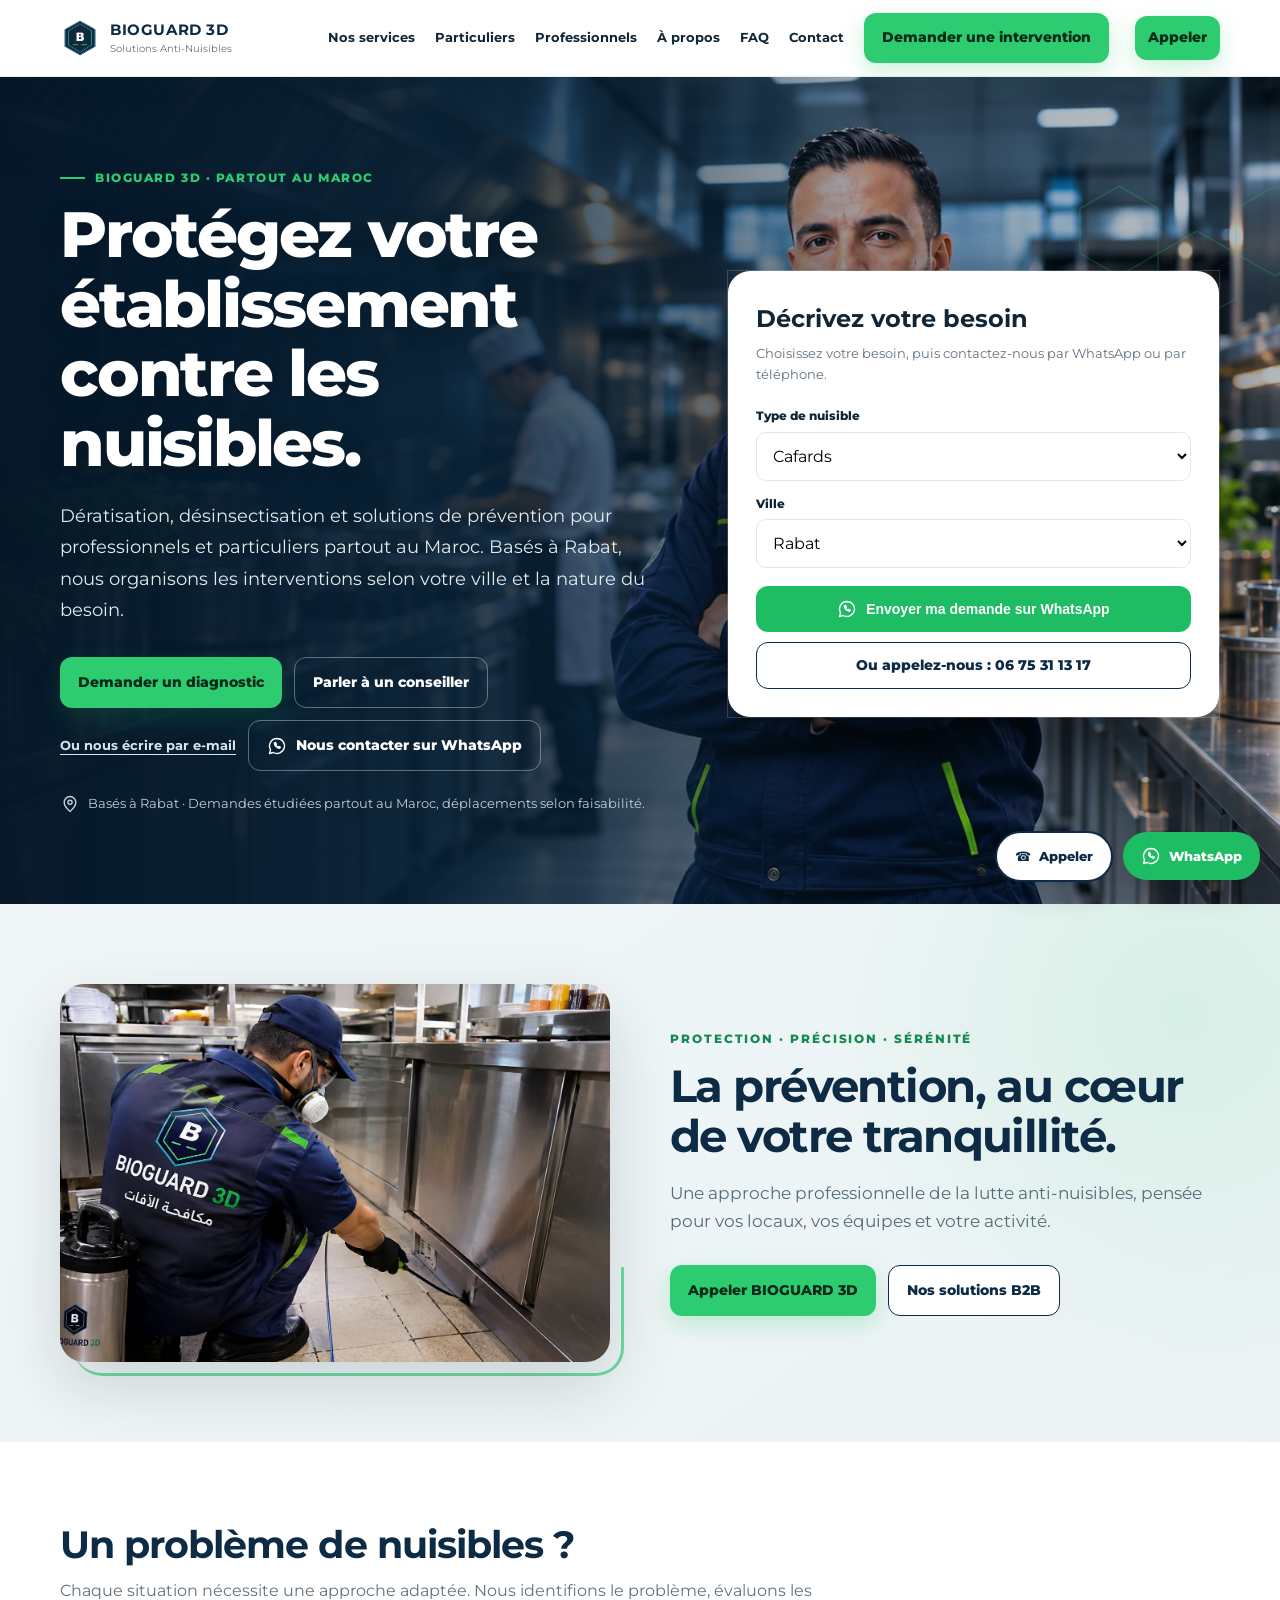
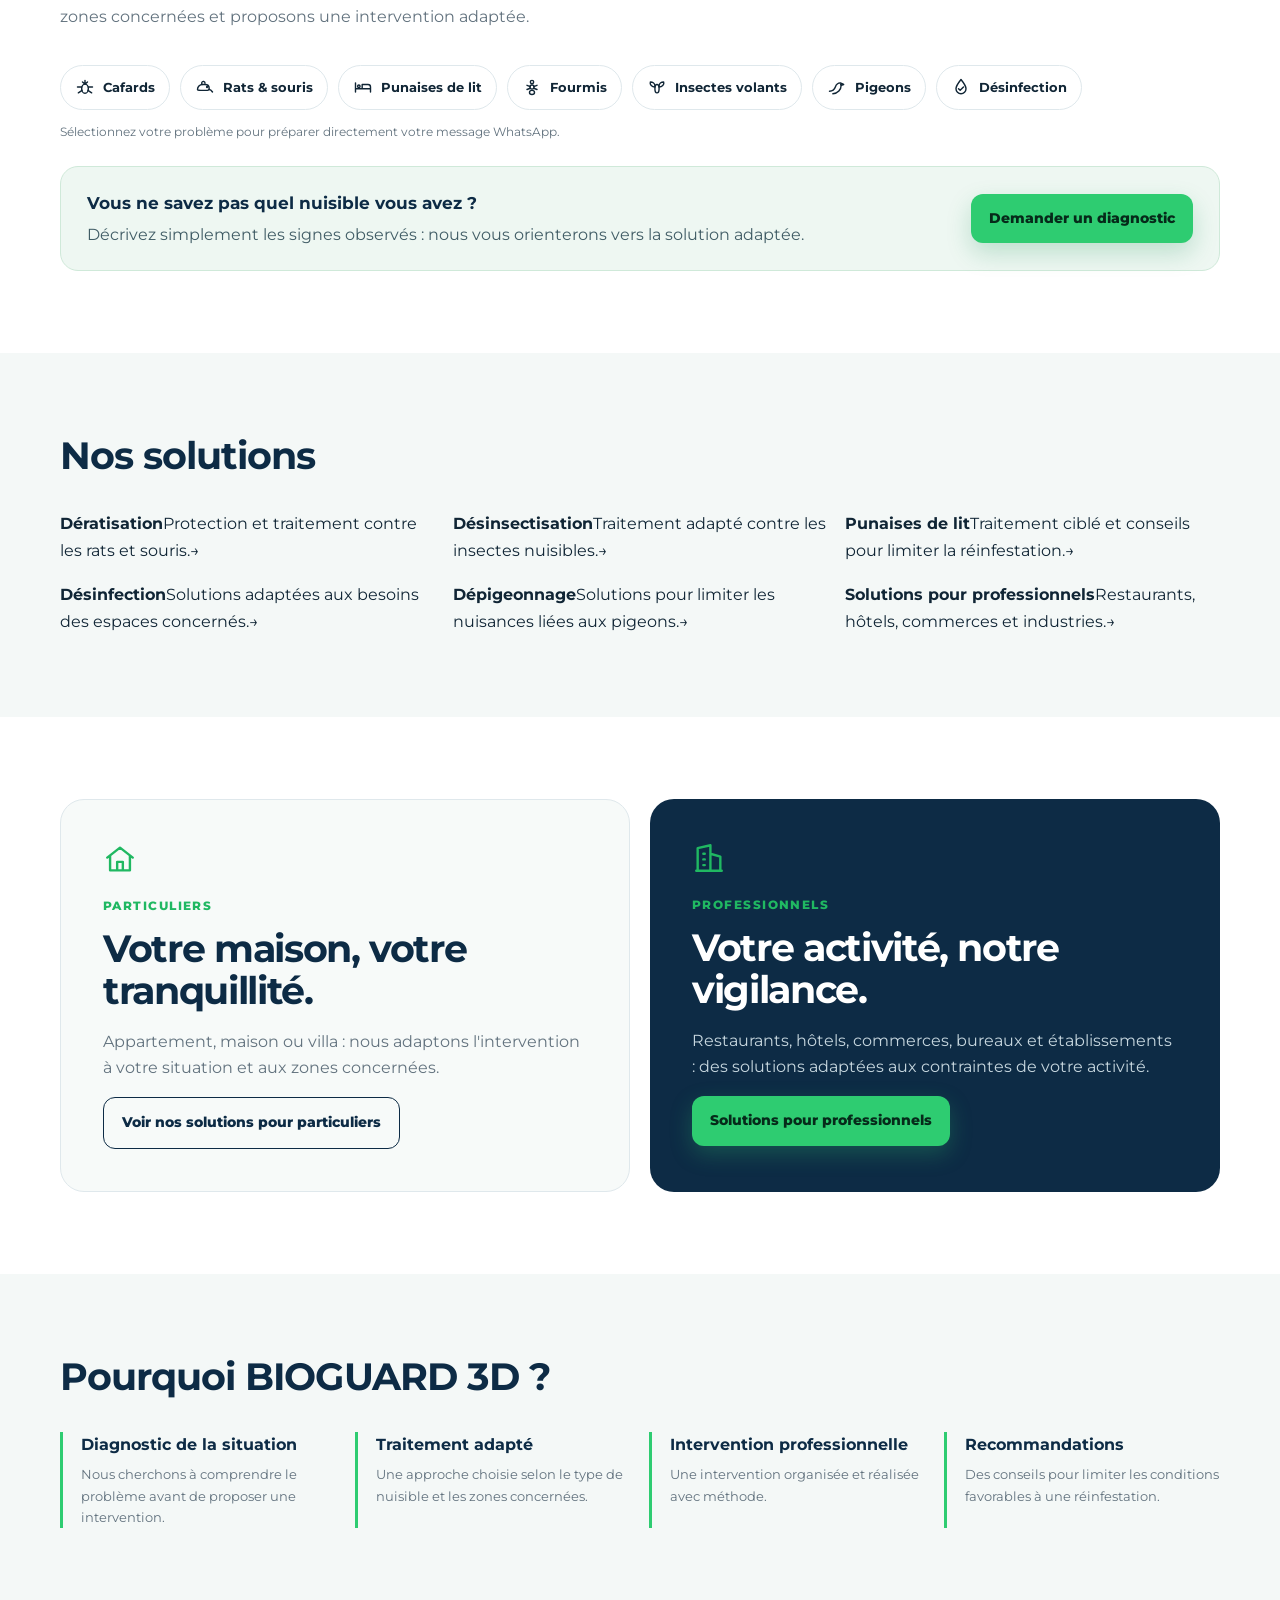
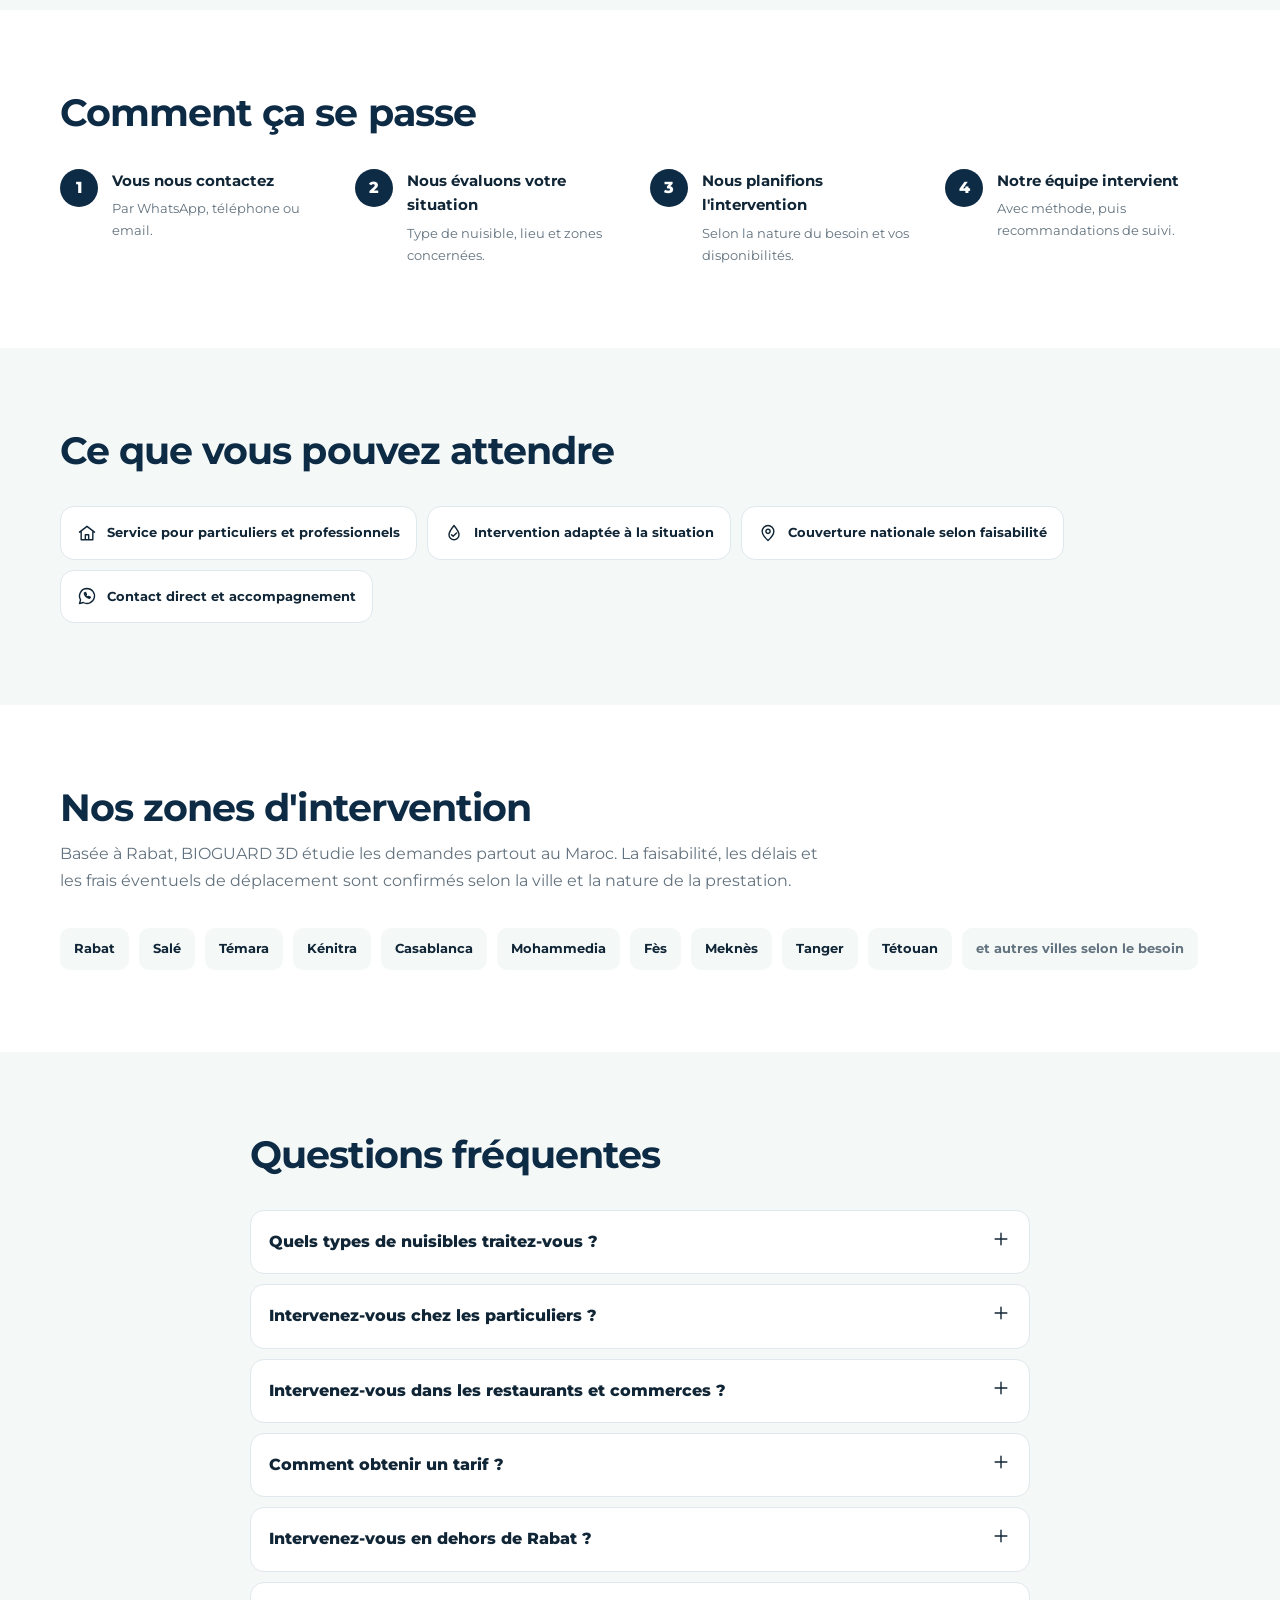
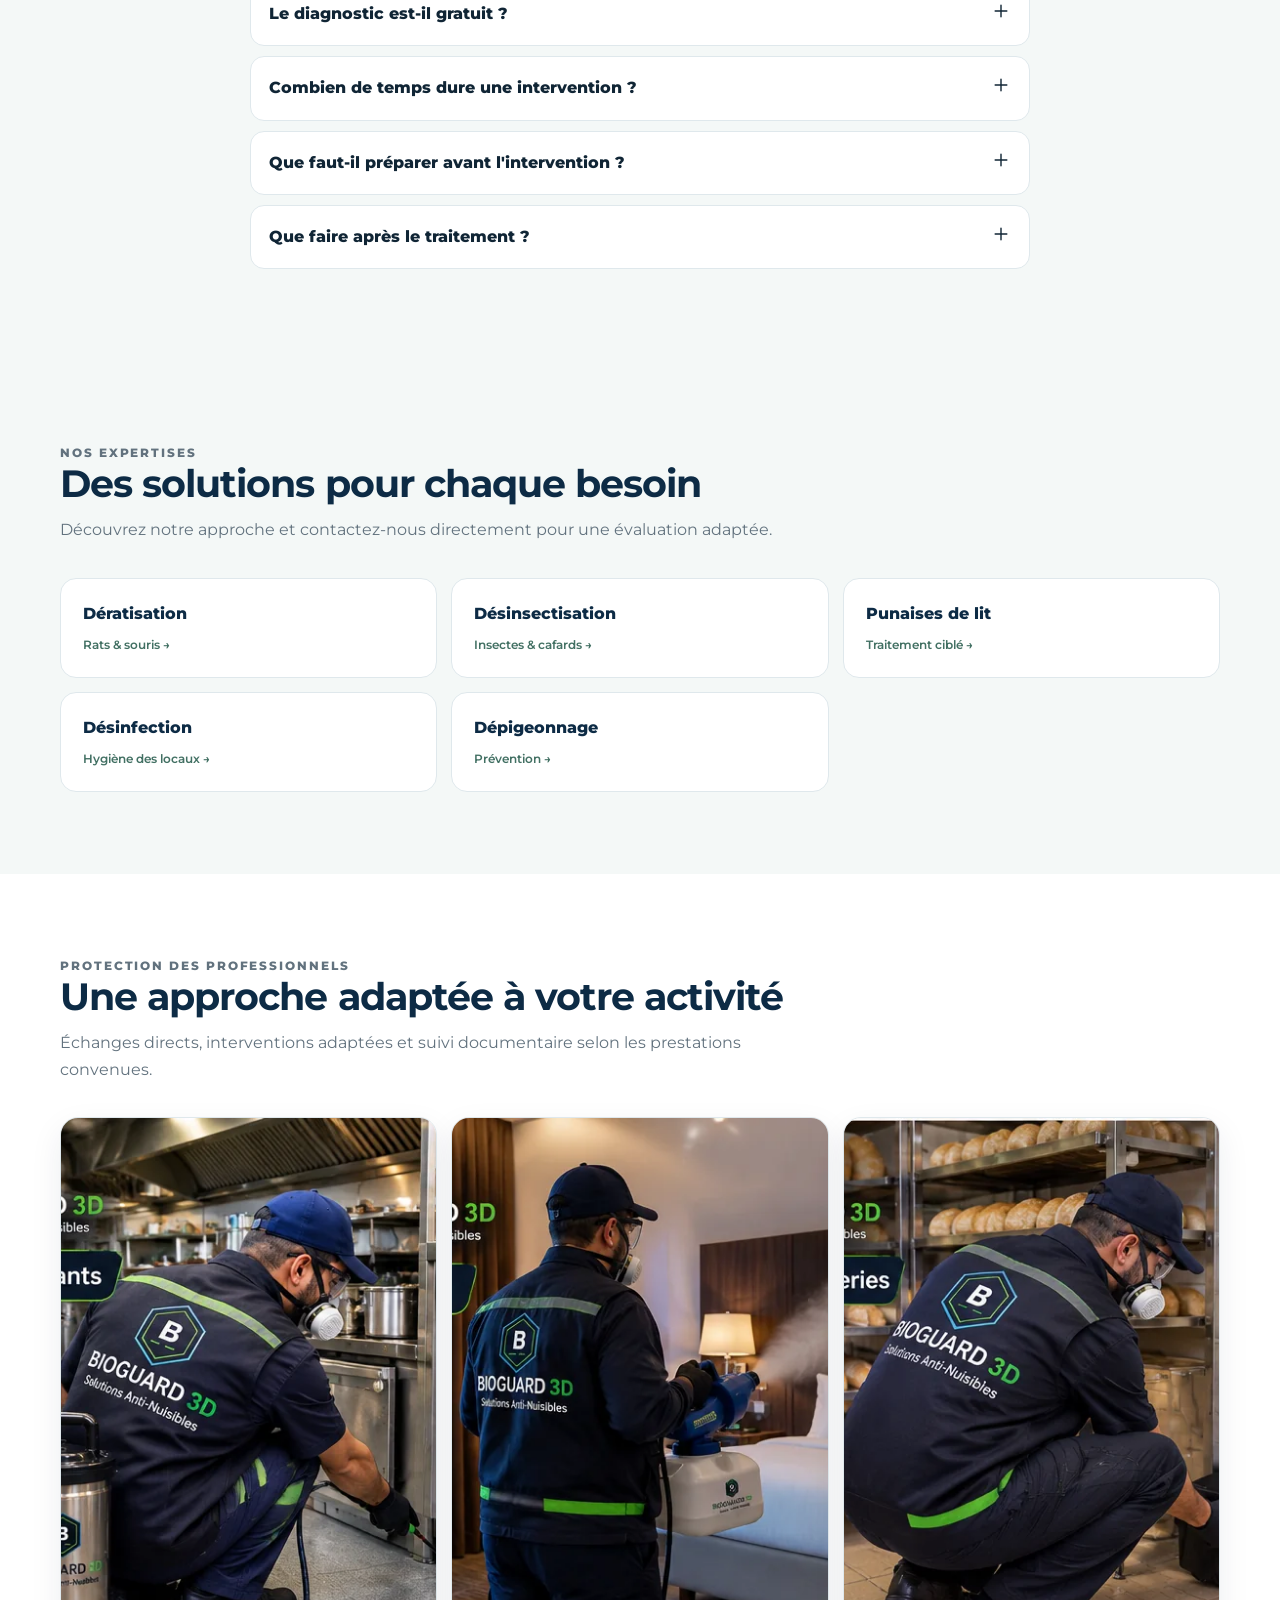
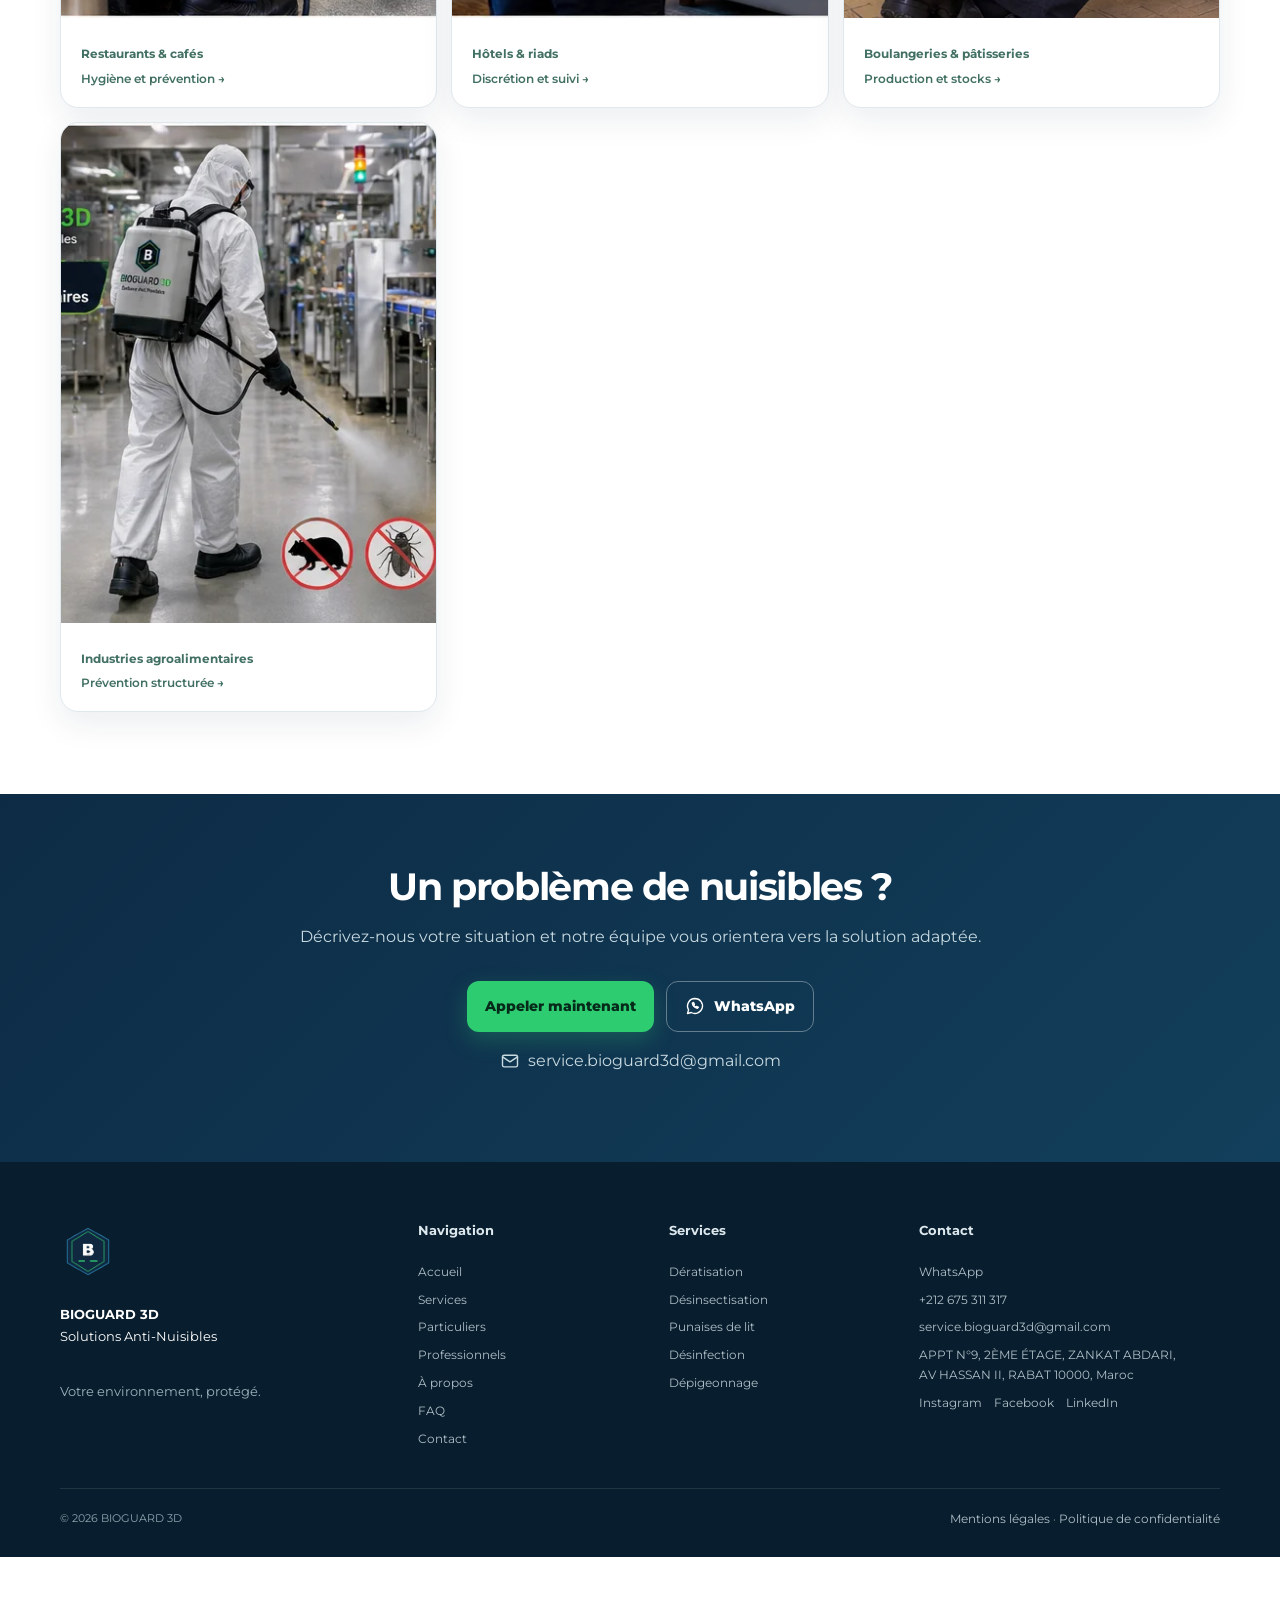
==== index.html @ f9315ff6 "Replace plain service tiles with accessible photo-led premium service cards" ====
<!DOCTYPE html>
<html lang="fr">
<head>
<meta charset="utf-8">
<meta name="viewport" content="width=device-width, initial-scale=1">
<title>BIOGUARD 3D | Dératisation & Désinsectisation au Maroc</title>
<meta name="description" content="BIOGUARD 3D accompagne particuliers et professionnels partout au Maroc, depuis Rabat : dératisation, désinsectisation, désinfection et dépigeonnage.">
<!-- Domaine officiel BIOGUARD 3D -->
<link rel="canonical" href="https://bioguard3d.com/">
<meta name="theme-color" content="#0D2B45"><link rel="icon" type="image/svg+xml" href="favicon-mark.svg?v=6">



<meta property="og:type" content="website">
<meta property="og:locale" content="fr_MA">
<meta property="og:site_name" content="BIOGUARD 3D">
<meta property="og:title" content="BIOGUARD 3D | Solutions Anti-Nuisibles au Maroc">
<meta property="og:description" content="Dératisation, désinsectisation, désinfection et dépigeonnage pour particuliers et professionnels à Rabat et au Maroc.">
<meta property="og:url" content="https://bioguard3d.com/">
<meta property="og:image" content="https://bioguard3d.com/og-bioguard.jpg">
<meta name="twitter:card" content="summary_large_image">
<meta name="color-scheme" content="light">
<meta name="twitter:title" content="BIOGUARD 3D | Solutions Anti-Nuisibles au Maroc">
<meta name="twitter:description" content="Dératisation, désinsectisation, désinfection et dépigeonnage pour particuliers et professionnels à Rabat et au Maroc.">
<meta name="twitter:image" content="https://bioguard3d.com/og-bioguard.jpg">
<link rel="preconnect" href="https://fonts.googleapis.com">
<link rel="preconnect" href="https://fonts.gstatic.com" crossorigin>
<link rel="stylesheet" href="https://fonts.googleapis.com/css2?family=Montserrat:wght@400;500;600;700;800&display=swap">
<link rel="stylesheet" href="style.css">
<script type="application/ld+json">
{"@context":"https://schema.org","@type":"LocalBusiness","name":"BIOGUARD 3D","description":"Solutions Anti-Nuisibles","telephone":"+212675311317","email":"service.bioguard3d@gmail.com","address":{"@type":"PostalAddress","streetAddress":"APPT N°9, 2ÈME ÉTAGE, ZANKAT ABDARI, AV HASSAN II","addressLocality":"Rabat","postalCode":"10000","addressCountry":"MA"},"sameAs":["https://www.facebook.com/bioguard3d/","https://www.instagram.com/bioguard3d/","https://www.linkedin.com/in/bioguard-3d-2ab61741a"]}
</script>
</head>
<body>
<a class="skip" href="#main">Aller au contenu</a>

<!-- Icon sprite -->
<svg width="0" height="0" style="position:absolute" aria-hidden="true">
  <defs>
    <symbol id="i-rat" viewBox="0 0 24 24"><path d="M3 15c0-3 2.5-6 6-6h3c3 0 5 2 5 4.5 0 1.5-1 2.500-2 2.500H7c-2 0-4 0-4-1Z"/><circle cx="14.500" cy="12" r=".6"/><path d="M17 15c2 0 3 1.500 4 3"/><path d="M9 9a2 2 0 1 1 3-1.500"/></symbol>
    <symbol id="i-bug" viewBox="0 0 24 24"><ellipse cx="12" cy="14" rx="4" ry="5.500"/><path d="M12 8.500V4M9 6l3 2.500L15 6M8 12H3M16 12h5M8.500 16 4 19M15.500 16 20 19"/></symbol>
    <symbol id="i-bed" viewBox="0 0 24 24"><path d="M3 18V7M3 14h18v4M21 14v-2a3 3 0 0 0-3-3h-7v5"/><circle cx="7" cy="11" r="1.500"/></symbol>
    <symbol id="i-ant" viewBox="0 0 24 24"><circle cx="12" cy="6" r="2"/><circle cx="12" cy="12" r="2.500"/><ellipse cx="12" cy="18.500" rx="3" ry="2.500"/><path d="M6 10l4 1.500M18 10l-4 1.500M6 15l4-1.500M18 15l-4-1.500"/></symbol>
    <symbol id="i-fly" viewBox="0 0 24 24"><ellipse cx="12" cy="14" rx="2.500" ry="5"/><path d="M9.500 12C6 12 3 9 4 6c3 0 5.500 2 5.500 4.500M14.500 12c3.500 0 6.500-3 5.500-6-3 0-5.500 2-5.500 4.500"/></symbol>
    <symbol id="i-bird" viewBox="0 0 24 24"><path d="M3 17c4 0 6-2 7-5 1-3 3-5 6-5l4 2-3 1c0 5-4 10-10 10"/><circle cx="17" cy="9" r=".6"/></symbol>
    <symbol id="i-drop" viewBox="0 0 24 24"><path d="M12 3c4 5 6 7.500 6 11a6 6 0 0 1-12 0c0-3.500 2-6 6-11Z"/><path d="m9 14 2 2 4-4"/></symbol>
    <symbol id="i-building" viewBox="0 0 24 24"><path d="M4 21V5l9-2v18M13 9l7 2v10M3 21h18M8 9h1M8 13h1M8 17h1"/></symbol>
    <symbol id="i-home" viewBox="0 0 24 24"><path d="m3 11 9-7 9 7M5 10v10h14V10M10 20v-6h4v6"/></symbol>
    <symbol id="i-pin" viewBox="0 0 24 24"><path d="M12 21s7-6 7-11a7 7 0 0 0-14 0c0 5 7 11 7 11Z"/><circle cx="12" cy="10" r="2.500"/></symbol>
    <symbol id="i-wa" viewBox="0 0 24 24"><path d="M12 3a9 9 0 0 0-7.700 13.600L3 21l4.500-1.200A9 9 0 1 0 12 3Z"/><path d="M8.800 8.500c.3 2.800 2.600 5.200 6 6.300l1.200-1.300-2.300-1-.9.800c-1-.4-1.900-1.300-2.300-2.300l.8-.9-1-2.300-1.500.7Z"/></symbol>
    <symbol id="i-mail" viewBox="0 0 24 24"><rect x="3" y="5" width="18" height="14" rx="2"/><path d="m3 7 9 6 9-6"/></symbol>
    <symbol id="i-plus" viewBox="0 0 24 24"><path d="M12 5v14M5 12h14"/></symbol>
  </defs>
</svg>

<header class="site-header" id="top">
  <div class="container bar">
    <a class="brand" href="#top" aria-label="BIOGUARD 3D — Accueil">
      <img src="Noir%20Minimaliste%20Institut%20de%20Beaut%C3%A9%20Logo.svg" alt="Logo BIOGUARD 3D" width="40" height="45">
      <span><strong>BIOGUARD 3D</strong><small>Solutions Anti-Nuisibles</small></span>
    </a>
    <nav id="nav" class="nav" aria-label="Navigation principale">
      <a href="#services">Nos services</a>
      <a href="#particuliers">Particuliers</a>
      <a href="#professionnels">Professionnels</a>
      <a href="#a-propos">À propos</a>
      <a href="#faq">FAQ</a>
      <a href="#contact">Contact</a>
      <a class="btn btn-primary nav-cta" href="#demande">Demander une intervention</a>
    </nav>
    <a class="btn btn-primary btn-sm head-call" href="tel:+212675311317" aria-label="Appeler BIOGUARD 3D">Appeler</a>
    <a class="btn btn-wa btn-sm head-wa" href="#" data-wa aria-label="Contacter BIOGUARD 3D sur WhatsApp"><svg class="ico"><use href="#i-wa"/></svg>WhatsApp</a>
    <button class="menu-btn" type="button" aria-label="Ouvrir le menu" aria-expanded="false" aria-controls="nav"><span class="sr">Menu</span><i></i><i></i><i></i></button>
  </div>
</header>

<main id="main">

<!-- HERO -->
<section class="hero">
  <div class="container hero-grid">
    <div class="hero-copy">
      <p class="eyebrow">BIOGUARD 3D · Partout au Maroc</p>
      <h1>Protégez votre établissement contre les nuisibles.</h1>
      <p class="lead">Dératisation, désinsectisation et solutions de prévention pour professionnels et particuliers partout au Maroc. Basés à Rabat, nous organisons les interventions selon votre ville et la nature du besoin.</p>
      <div class="actions">
        <a class="btn btn-primary" href="#demande">Demander un diagnostic</a>
        <a class="btn btn-ghost-light" href="tel:+212675311317">Parler à un conseiller</a>
        <a class="hero-email" href="mailto:service.bioguard3d@gmail.com?subject=Demande%20de%20devis%20BIOGUARD%203D">Ou nous écrire par e-mail</a>
        <a class="btn btn-ghost-light" href="#" data-wa><svg class="ico"><use href="#i-wa"/></svg>Nous contacter sur WhatsApp</a>
      </div>
      <p class="hero-note"><svg class="ico"><use href="#i-pin"/></svg>Basés à Rabat · Demandes étudiées partout au Maroc, déplacements selon faisabilité.</p>
    </div>

    <!-- Conversion panel: direct request to WhatsApp -->
    <div class="hero-panel" id="demande">
      <svg class="hex-bg" viewBox="0 0 200 200" aria-hidden="true" focusable="false"><g fill="none" stroke="currentColor" stroke-width="1"><path d="M60 10l26 15v30L60 70 34 55V25zM112 40l26 15v30l-26 15-26-15V55zM60 100l26 15v30l-26 15-26-15v-30zM164 10l26 15v30l-26 15-26-15V25z"/></g></svg>
      <form class="quick" id="quick">
        <h2>Décrivez votre besoin</h2>
        <p>Choisissez votre besoin, puis contactez-nous par WhatsApp ou par téléphone.</p>
        <label for="q-pest">Type de nuisible</label>
        <select id="q-pest" name="pest">
          <option>Cafards</option><option>Rats et souris</option><option>Punaises de lit</option><option>Fourmis</option><option>Insectes volants</option><option>Pigeons</option><option>Désinfection</option><option>Autre / je ne sais pas</option>
        </select>
        <label for="q-city">Ville</label>
        <select id="q-city" name="city">
          <option>Rabat</option><option>Salé</option><option>Témara</option><option>Kénitra</option><option>Casablanca</option><option>Mohammedia</option><option>Fès</option><option>Meknès</option><option>Tanger</option><option>Tétouan</option><option>Autre ville au Maroc</option>
        </select>
        <button class="btn btn-wa btn-block" type="submit"><svg class="ico"><use href="#i-wa"/></svg>Envoyer ma demande sur WhatsApp</button>
        <a class="btn btn-outline btn-block quick-call" href="tel:+212675311317">Ou appelez-nous : 06 75 31 13 17</a>
      </form>
    </div>
  </div>
</section>

<section class="v2-showcase" aria-label="Notre engagement"><div class="container v2-showcase-grid"><div class="v2-showcase-image"><img src="images/intervention-cuisine.webp" width="640" height="500" alt="Intervention anti-nuisibles en cuisine professionnelle — visuel illustratif" loading="lazy" decoding="async"></div><div><p class="eyebrow">Protection · Précision · Sérénité</p><h2>La prévention, au cœur de votre tranquillité.</h2><p>Une approche professionnelle de la lutte anti-nuisibles, pensée pour vos locaux, vos équipes et votre activité.</p><div class="actions"><a class="btn btn-primary" href="tel:+212675311317">Appeler BIOGUARD 3D</a><a class="btn btn-outline" href="#professionnels">Nos solutions B2B</a></div></div></div></section>
<!-- PROBLEMS -->
<section class="section" id="problemes">
  <div class="container">
    <div class="head">
      <h2>Un problème de nuisibles ?</h2>
      <p>Chaque situation nécessite une approche adaptée. Nous identifions le problème, évaluons les zones concernées et proposons une intervention adaptée.</p>
    </div>
    <ul class="chips" role="list">
      <li><a href="#" data-wa data-pest="Cafards"><svg class="ico"><use href="#i-bug"/></svg>Cafards</a></li>
      <li><a href="#" data-wa data-pest="Rats et souris"><svg class="ico"><use href="#i-rat"/></svg>Rats &amp; souris</a></li>
      <li><a href="#" data-wa data-pest="Punaises de lit"><svg class="ico"><use href="#i-bed"/></svg>Punaises de lit</a></li>
      <li><a href="#" data-wa data-pest="Fourmis"><svg class="ico"><use href="#i-ant"/></svg>Fourmis</a></li>
      <li><a href="#" data-wa data-pest="Insectes volants"><svg class="ico"><use href="#i-fly"/></svg>Insectes volants</a></li>
      <li><a href="#" data-wa data-pest="Pigeons"><svg class="ico"><use href="#i-bird"/></svg>Pigeons</a></li>
      <li><a href="#" data-wa data-pest="Désinfection"><svg class="ico"><use href="#i-drop"/></svg>Désinfection</a></li>
    </ul>
    <p class="small muted">Sélectionnez votre problème pour préparer directement votre message WhatsApp.</p>
    <div class="problem-cta"><div><strong>Vous ne savez pas quel nuisible vous avez ?</strong><p>Décrivez simplement les signes observés : nous vous orienterons vers la solution adaptée.</p></div><a class="btn btn-primary" href="#demande">Demander un diagnostic</a></div>
  </div>
</section>

<!-- SERVICES -->
<section class="section alt" id="services">
  <div class="container">
    <div class="head"><h2>Nos solutions</h2></div>
    <div class="grid services services-photo">
      <a class="service-photo-card service-deratisation" href="deratisation.html" aria-label="Dératisation : découvrir nos solutions"><span class="service-photo-content"><strong>Dératisation</strong><span>Protection et traitement contre les rats et souris.</span></span><span class="service-photo-arrow" aria-hidden="true">→</span></a>
      <a class="service-photo-card service-desinsectisation" href="desinsectisation.html" aria-label="Désinsectisation : découvrir nos solutions"><span class="service-photo-content"><strong>Désinsectisation</strong><span>Traitement adapté contre les insectes nuisibles.</span></span><span class="service-photo-arrow" aria-hidden="true">→</span></a>
      <a class="service-photo-card service-punaises-de-lit" href="punaises-de-lit.html" aria-label="Punaises de lit : découvrir nos solutions"><span class="service-photo-content"><strong>Punaises de lit</strong><span>Traitement ciblé et conseils pour limiter la réinfestation.</span></span><span class="service-photo-arrow" aria-hidden="true">→</span></a>
      <a class="service-photo-card service-desinfection" href="desinfection.html" aria-label="Désinfection : découvrir nos solutions"><span class="service-photo-content"><strong>Désinfection</strong><span>Solutions adaptées aux besoins des espaces concernés.</span></span><span class="service-photo-arrow" aria-hidden="true">→</span></a>
      <a class="service-photo-card service-depigeonnage" href="depigeonnage.html" aria-label="Dépigeonnage : découvrir nos solutions"><span class="service-photo-content"><strong>Dépigeonnage</strong><span>Solutions pour limiter les nuisances liées aux pigeons.</span></span><span class="service-photo-arrow" aria-hidden="true">→</span></a>
      <a class="service-photo-card service-professionnels" href="#professionnels" aria-label="Solutions pour professionnels : découvrir nos solutions"><span class="service-photo-content"><strong>Solutions pour professionnels</strong><span>Restaurants, hôtels, commerces et industries.</span></span><span class="service-photo-arrow" aria-hidden="true">→</span></a>
    </div>
  </div>
</section>

<!-- AUDIENCES -->
<section class="section" aria-label="Particuliers et professionnels">
  <div class="container split">
    <article class="aud aud-light" id="particuliers">
      <svg class="ico big"><use href="#i-home"/></svg>
      <p class="tag">Particuliers</p>
      <h2>Votre maison, votre tranquillité.</h2>
      <p>Appartement, maison ou villa : nous adaptons l'intervention à votre situation et aux zones concernées.</p>
      <a class="btn btn-outline" href="#services">Voir nos solutions pour particuliers</a>
    </article>
    <article class="aud aud-dark" id="professionnels">
      <svg class="ico big"><use href="#i-building"/></svg>
      <p class="tag">Professionnels</p>
      <h2>Votre activité, notre vigilance.</h2>
      <p>Restaurants, hôtels, commerces, bureaux et établissements : des solutions adaptées aux contraintes de votre activité.</p>
      <a class="btn btn-primary" href="#" data-wa data-pest="Solutions professionnelles">Solutions pour professionnels</a>
    </article>
  </div>
</section>

<!-- WHY -->
<section class="section alt" id="a-propos">
  <div class="container">
    <div class="head"><h2>Pourquoi BIOGUARD 3D ?</h2></div>
    <div class="grid pillars">
      <article><h3>Diagnostic de la situation</h3><p>Nous cherchons à comprendre le problème avant de proposer une intervention.</p></article>
      <article><h3>Traitement adapté</h3><p>Une approche choisie selon le type de nuisible et les zones concernées.</p></article>
      <article><h3>Intervention professionnelle</h3><p>Une intervention organisée et réalisée avec méthode.</p></article>
      <article><h3>Recommandations</h3><p>Des conseils pour limiter les conditions favorables à une réinfestation.</p></article>
    </div>
  </div>
</section>

<!-- STEPS -->
<section class="section" id="process">
  <div class="container">
    <div class="head"><h2>Comment ça se passe</h2></div>
    <ol class="steps">
      <li><span>1</span><div><h3>Vous nous contactez</h3><p>Par WhatsApp, téléphone ou email.</p></div></li>
      <li><span>2</span><div><h3>Nous évaluons votre situation</h3><p>Type de nuisible, lieu et zones concernées.</p></div></li>
      <li><span>3</span><div><h3>Nous planifions l'intervention</h3><p>Selon la nature du besoin et vos disponibilités.</p></div></li>
      <li><span>4</span><div><h3>Notre équipe intervient</h3><p>Avec méthode, puis recommandations de suivi.</p></div></li>
    </ol>
  </div>
</section>

<!-- TRUST -->
<section class="section alt" id="confiance">
  <div class="container">
    <div class="head"><h2>Ce que vous pouvez attendre</h2></div>
    <ul class="trust" role="list">
      <li><svg class="ico"><use href="#i-home"/></svg>Service pour particuliers et professionnels</li>
      <li><svg class="ico"><use href="#i-drop"/></svg>Intervention adaptée à la situation</li>
      <li><svg class="ico"><use href="#i-pin"/></svg>Couverture nationale selon faisabilité</li>
      <li><svg class="ico"><use href="#i-wa"/></svg>Contact direct et accompagnement</li>
    </ul>
    <!-- Emplacement réservé : avis clients, références et accréditations réels à ajouter ici plus tard. Ne rien publier qui ne soit vérifiable. -->
  </div>
</section>

<!-- COVERAGE -->
<section class="section" id="zones">
  <div class="container">
    <div class="head">
      <h2>Nos zones d'intervention</h2>
      <p>Basée à Rabat, BIOGUARD 3D étudie les demandes partout au Maroc. La faisabilité, les délais et les frais éventuels de déplacement sont confirmés selon la ville et la nature de la prestation.</p>
    </div>
    <ul class="cities" role="list">
      <li>Rabat</li><li>Salé</li><li>Témara</li><li>Kénitra</li><li>Casablanca</li><li>Mohammedia</li><li>Fès</li><li>Meknès</li><li>Tanger</li><li>Tétouan</li><li class="soft">et autres villes selon le besoin</li>
    </ul>
  </div>
</section>

<!-- FAQ -->
<section class="section alt" id="faq">
  <div class="container narrow">
    <div class="head"><h2>Questions fréquentes</h2></div>
    <div class="faq">
      <details><summary>Quels types de nuisibles traitez-vous ?<svg class="ico"><use href="#i-plus"/></svg></summary><p>Rats et souris, cafards, fourmis, insectes volants, punaises de lit et pigeons. Nous proposons aussi des opérations de désinfection.</p></details>
      <details><summary>Intervenez-vous chez les particuliers ?<svg class="ico"><use href="#i-plus"/></svg></summary><p>Oui : appartements, maisons et villas. L'intervention est adaptée à votre situation et aux zones concernées.</p></details>
      <details><summary>Intervenez-vous dans les restaurants et commerces ?<svg class="ico"><use href="#i-plus"/></svg></summary><p>Oui. Nous travaillons aussi avec les restaurants, hôtels, cafés, commerces, bureaux et autres établissements, en tenant compte des contraintes de votre activité.</p></details>
      <details><summary>Comment obtenir un tarif ?<svg class="ico"><use href="#i-plus"/></svg></summary><p>Le tarif dépend du nuisible, de la surface, de la ville et des modalités de déplacement. Décrivez-nous votre besoin par WhatsApp ou par email : nous préciserons les conditions avant intervention.</p></details>
      <details><summary>Intervenez-vous en dehors de Rabat ?<svg class="ico"><use href="#i-plus"/></svg></summary><p>Nous étudions les demandes partout au Maroc depuis notre base à Rabat. Les déplacements sont organisés selon la faisabilité, la disponibilité et le type de prestation. Contactez-nous avec votre ville pour confirmation.</p></details>
      <details><summary>Le diagnostic est-il gratuit ?<svg class="ico"><use href="#i-plus"/></svg></summary><p>Les modalités du diagnostic dépendent de votre situation et de la prestation demandée. Contactez-nous pour connaître les conditions applicables avant toute visite.</p></details>
      <details><summary>Combien de temps dure une intervention ?<svg class="ico"><use href="#i-plus"/></svg></summary><p>La durée varie selon le type de nuisible et la taille des zones à traiter. Nous vous l'indiquons après l'évaluation de votre situation.</p></details>
      <details><summary>Que faut-il préparer avant l'intervention ?<svg class="ico"><use href="#i-plus"/></svg></summary><p>Nous vous donnons les consignes adaptées lors de la planification. N'hésitez pas à nous signaler la présence d'enfants, de personnes fragiles ou d'animaux domestiques.</p></details>
      <details><summary>Que faire après le traitement ?<svg class="ico"><use href="#i-plus"/></svg></summary><p>Nous vous remettons des recommandations pour limiter les conditions favorables à une réinfestation. Suivez-les et contactez-nous si le problème persiste.</p></details>
    </div>
  </div>
</section>

<section class="section alt v2-pages" aria-labelledby="v2-services-title"><div class="container"><div class="head"><p class="eyebrow">Nos expertises</p><h2 id="v2-services-title">Des solutions pour chaque besoin</h2><p>Découvrez notre approche et contactez-nous directement pour une évaluation adaptée.</p></div><div class="v2-link-grid"><a href="deratisation.html">Dératisation <span>Rats & souris →</span></a><a href="desinsectisation.html">Désinsectisation <span>Insectes & cafards →</span></a><a href="punaises-de-lit.html">Punaises de lit <span>Traitement ciblé →</span></a><a href="desinfection.html">Désinfection <span>Hygiène des locaux →</span></a><a href="depigeonnage.html">Dépigeonnage <span>Prévention →</span></a></div></div></section><section class="section v2-pages" aria-labelledby="v2-b2b-title"><div class="container"><div class="head"><p class="eyebrow">Protection des professionnels</p><h2 id="v2-b2b-title">Une approche adaptée à votre activité</h2><p>Échanges directs, interventions adaptées et suivi documentaire selon les prestations convenues.</p></div><div class="v2-link-grid"><a class="v2-sector-link" href="restaurants-cafes.html"><img src="images/restaurants.webp" alt="Restaurants & cafés — intervention anti-nuisibles, visuel illustratif" loading="lazy" decoding="async" width="640" height="500"><span class="v2-sector-label"><strong>Restaurants & cafés</strong><span>Hygiène et prévention →</span></span></a><a class="v2-sector-link" href="hotels-riads.html"><img src="images/hotels.webp" alt="Hôtels & riads — intervention anti-nuisibles, visuel illustratif" loading="lazy" decoding="async" width="640" height="500"><span class="v2-sector-label"><strong>Hôtels & riads</strong><span>Discrétion et suivi →</span></span></a><a class="v2-sector-link" href="boulangeries-patisseries.html"><img src="images/boulangeries.webp" alt="Boulangeries & pâtisseries — intervention anti-nuisibles, visuel illustratif" loading="lazy" decoding="async" width="640" height="500"><span class="v2-sector-label"><strong>Boulangeries & pâtisseries</strong><span>Production et stocks →</span></span></a><a class="v2-sector-link" href="industries-agroalimentaires.html"><img src="images/industries-agroalimentaires.webp" alt="Industries agroalimentaires — intervention anti-nuisibles, visuel illustratif" loading="lazy" decoding="async" width="640" height="500"><span class="v2-sector-label"><strong>Industries agroalimentaires</strong><span>Prévention structurée →</span></span></a></div></div></section>
<!-- FINAL CTA -->
<section class="final" id="contact">
  <div class="container final-in">
    <h2>Un problème de nuisibles ?</h2>
    <p>Décrivez-nous votre situation et notre équipe vous orientera vers la solution adaptée.</p>
    <div class="actions center">
      <a class="btn btn-primary" href="tel:+212675311317">Appeler maintenant</a>
      <a class="btn btn-ghost-light" href="#" data-wa><svg class="ico"><use href="#i-wa"/></svg>WhatsApp</a>
    </div>
    <p class="final-mail"><svg class="ico"><use href="#i-mail"/></svg><a href="mailto:service.bioguard3d@gmail.com">service.bioguard3d@gmail.com</a></p>
  </div>
</section>

</main>

<footer class="footer">
  <div class="container fgrid">
    <div class="fbrand">
      <img src="Noir%20Minimaliste%20Institut%20de%20Beaut%C3%A9%20Logo.svg" alt="Logo BIOGUARD 3D" width="56" height="63" loading="lazy">
      <p><strong>BIOGUARD 3D</strong><br>Solutions Anti-Nuisibles</p>
      <p class="muted-l">Votre environnement, protégé.</p>
    </div>
    <nav aria-label="Navigation du pied de page"><h3>Navigation</h3>
      <a href="#top">Accueil</a><a href="#services">Services</a><a href="#particuliers">Particuliers</a><a href="#professionnels">Professionnels</a><a href="#a-propos">À propos</a><a href="#faq">FAQ</a><a href="#contact">Contact</a>
    </nav>
    <nav aria-label="Services"><h3>Services</h3>
      <a href="#services">Dératisation</a><a href="#services">Désinsectisation</a><a href="#services">Punaises de lit</a><a href="#services">Désinfection</a><a href="#services">Dépigeonnage</a>
    </nav>
    <div><h3>Contact</h3>
      <a href="#" data-wa>WhatsApp</a>
      <a href="tel:+212675311317">+212 675 311 317</a>
      <a href="mailto:service.bioguard3d@gmail.com">service.bioguard3d@gmail.com</a>
      <address>APPT N°9, 2ÈME ÉTAGE, ZANKAT ABDARI,<br>AV HASSAN II, RABAT 10000, Maroc</address>
      <div class="social">
        <a href="https://www.instagram.com/bioguard3d/" target="_blank" rel="noopener">Instagram</a>
        <a href="https://www.facebook.com/bioguard3d/" target="_blank" rel="noopener">Facebook</a>
        <a href="https://www.linkedin.com/in/bioguard-3d-2ab61741a" target="_blank" rel="noopener">LinkedIn</a>
      </div>
    </div>
  </div>
  <div class="container legal">
    <span>© <span id="year">2026</span> BIOGUARD 3D</span>
    <!-- TODO: créer les pages légales avant la mise en ligne -->
    <span><a href="mentions-legales.html">Mentions légales</a> · <a href="politique-de-confidentialite.html">Politique de confidentialité</a></span>
  </div>
</footer>

<div class="contact-dock" aria-label="Contact rapide BIOGUARD 3D"><a class="dock-call" href="tel:+212675311317" aria-label="Appeler BIOGUARD 3D">☎ <span>Appeler</span></a><a class="dock-wa" href="#" data-wa aria-label="Écrire à BIOGUARD 3D sur WhatsApp"><svg class="ico"><use href="#i-wa"/></svg><span>WhatsApp</span></a></div>

<script src="script.js" defer></script>
</body>
</html>
---- style.css ----
:root{--navy:#0d2b45;--navy2:#123f5b;--green:#2ecc71;--green2:#20b862;--ink:#102535;--muted:#62727e;--line:#dfe8ec;--soft:#f4f8f7;--white:#fff;--shadow:0 18px 50px rgba(13,43,69,.12);--r:22px}*{box-sizing:border-box}html{scroll-behavior:smooth}body{margin:0;font-family:Montserrat,system-ui,-apple-system,Segoe UI,sans-serif;color:var(--ink);background:#fff;line-height:1.65;padding-bottom:78px}a{color:inherit;text-decoration:none}img{max-width:100%;display:block}.container{width:min(1160px,calc(100% - 40px));margin:auto}.narrow{width:min(780px,calc(100% - 40px));margin:auto}.skip{position:absolute;left:-9999px}.skip:focus{left:20px;top:20px;z-index:999;background:#fff;padding:10px}.site-header{position:sticky;top:0;z-index:50;background:rgba(255,255,255,.94);backdrop-filter:blur(14px);border-bottom:1px solid rgba(13,43,69,.08)}.bar{height:76px;display:flex;align-items:center;gap:26px}.brand{display:flex;align-items:center;gap:10px;margin-right:auto}.brand img{width:40px;height:45px;object-fit:contain}.brand span{display:grid;line-height:1.1}.brand strong{font-size:15px;letter-spacing:.04em;color:var(--navy)}.brand small{font-size:10px;color:var(--muted);margin-top:4px}.nav{display:flex;align-items:center;gap:20px;font-size:13px;font-weight:700}.nav>a:not(.btn):hover{color:var(--green2)}.btn{display:inline-flex;align-items:center;justify-content:center;gap:9px;border:0;border-radius:12px;padding:13px 18px;font-weight:800;font-size:14px;cursor:pointer;transition:.2s}.btn:hover{transform:translateY(-1px)}.btn-primary{background:var(--green);color:#062a1a;box-shadow:0 8px 22px rgba(46,204,113,.25)}.btn-wa{background:#1fbd63;color:#fff}.btn-outline{border:1px solid var(--navy);color:var(--navy);background:transparent}.btn-ghost-light{border:1px solid rgba(255,255,255,.35);color:#fff}.btn-sm{padding:10px 13px}.btn-block{width:100%}.head-wa{display:none}.menu-btn{display:none;background:none;border:0}.menu-btn i{display:block;width:24px;height:2px;background:var(--navy);margin:5px}.hero{background:radial-gradient(circle at 80% 20%,rgba(46,204,113,.18),transparent 28%),linear-gradient(135deg,#0d2b45,#123f5b);color:#fff;padding:84px 0 76px;overflow:hidden}.hero-grid{display:grid;grid-template-columns:1.1fr .9fr;gap:64px;align-items:center}.eyebrow{text-transform:uppercase;letter-spacing:.16em;font-size:12px;font-weight:800;color:var(--green);margin:0 0 12px}.hero h1{font-size:clamp(42px,5vw,68px);line-height:1.02;letter-spacing:-.045em;margin:0 0 22px;max-width:760px}.lead{font-size:18px;max-width:650px;color:#d9e5ea}.actions{display:flex;flex-wrap:wrap;gap:12px;margin-top:30px}.hero-note{display:flex;align-items:center;gap:8px;color:#bcd0d9;font-size:13px;margin-top:22px}.hero-panel{position:relative}.quick{position:relative;z-index:2;background:#fff;color:var(--ink);padding:28px;border-radius:var(--r);box-shadow:0 24px 70px rgba(0,0,0,.25)}.quick h2{margin:0 0 4px;font-size:24px}.quick p{color:var(--muted);font-size:13px;margin:0 0 20px}.quick label{display:block;font-size:12px;font-weight:800;margin:13px 0 6px}.quick select{width:100%;padding:13px 12px;border:1px solid var(--line);border-radius:10px;background:#fff;font:inherit}.quick .btn{margin-top:18px}.hex-bg{position:absolute;width:300px;right:-110px;top:-100px;color:rgba(46,204,113,.22)}.section{padding:82px 0}.alt{background:var(--soft)}.head{max-width:760px;margin-bottom:34px}.head h2,.aud h2,.final h2{font-size:clamp(30px,3vw,44px);line-height:1.1;letter-spacing:-.035em;margin:0 0 12px;color:var(--navy)}.head p{color:var(--muted);margin:0}.chips,.cities,.trust{list-style:none;padding:0;margin:0;display:flex;flex-wrap:wrap;gap:10px}.chips a{display:flex;align-items:center;gap:8px;border:1px solid var(--line);padding:11px 14px;border-radius:999px;background:#fff;font-weight:700;font-size:13px}.chips a:hover{border-color:var(--green);box-shadow:0 5px 18px rgba(13,43,69,.08)}.small{font-size:12px}.muted{color:var(--muted)}.grid{display:grid;gap:18px}.services{grid-template-columns:repeat(3,1fr)}.card{background:#fff;border:1px solid var(--line);border-radius:18px;padding:26px;min-height:210px;transition:.2s}.card:hover{transform:translateY(-3px);box-shadow:var(--shadow);border-color:#c9ded4}.card h3{color:var(--navy);margin:15px 0 8px}.card p{color:var(--muted);font-size:14px}.more{color:#118c4d;font-weight:800;font-size:13px}.ico{width:20px;height:20px;fill:none;stroke:currentColor;stroke-width:1.7;stroke-linecap:round;stroke-linejoin:round}.ico.big{width:34px;height:34px;color:var(--green2)}.split{display:grid;grid-template-columns:1fr 1fr;gap:20px}.aud{padding:42px;border-radius:24px}.aud-light{background:#f7faf9;border:1px solid var(--line)}.aud-dark{background:var(--navy);color:#fff}.aud-dark h2{color:#fff}.aud p:not(.tag){color:var(--muted)}.aud-dark p:not(.tag){color:#c7d7df}.tag{font-weight:800;color:var(--green2);font-size:12px;text-transform:uppercase;letter-spacing:.12em}.pillars{grid-template-columns:repeat(4,1fr)}.pillars article{border-left:3px solid var(--green);padding-left:18px}.pillars h3{font-size:16px;color:var(--navy);margin:0 0 6px}.pillars p{font-size:13px;color:var(--muted);margin:0}.steps{list-style:none;padding:0;margin:0;display:grid;grid-template-columns:repeat(4,1fr);gap:20px}.steps li{display:flex;gap:14px}.steps span{flex:0 0 38px;height:38px;border-radius:50%;display:grid;place-items:center;background:var(--navy);color:#fff;font-weight:800}.steps h3{margin:0 0 5px;font-size:15px}.steps p{margin:0;color:var(--muted);font-size:13px}.trust li{background:#fff;border:1px solid var(--line);border-radius:14px;padding:15px 16px;display:flex;align-items:center;gap:10px;font-weight:700;font-size:13px}.cities li{padding:10px 14px;background:var(--soft);border-radius:10px;font-weight:700;font-size:13px}.cities .soft{color:var(--muted)}.faq details{background:#fff;border:1px solid var(--line);border-radius:14px;padding:0 18px;margin:10px 0}.faq summary{list-style:none;cursor:pointer;padding:18px 0;font-weight:800;display:flex;justify-content:space-between;gap:20px}.faq summary::-webkit-details-marker{display:none}.faq details p{color:var(--muted);margin:0;padding:0 0 18px;font-size:14px}.final{padding:72px 0;background:linear-gradient(135deg,#0d2b45,#123f5b);color:#fff;text-align:center}.final h2{color:#fff}.final p{color:#c8d9e0}.center{justify-content:center}.final-mail{display:flex;justify-content:center;align-items:center;gap:8px}.footer{background:#081d2d;color:#fff;padding:58px 0 28px}.fgrid{display:grid;grid-template-columns:1.5fr 1fr 1fr 1.4fr;gap:36px}.fbrand img{width:56px}.fbrand p{font-size:13px}.muted-l{color:#9eb2bd}.footer h3{font-size:13px;margin:0 0 12px;color:#dce8ed}.footer nav,.footer>div>div{display:flex;flex-direction:column;gap:8px}.footer a,.footer address{font-size:12px;color:#aebfc7;font-style:normal}.footer a:hover{color:#fff}.social{display:flex;gap:12px;flex-wrap:wrap}.legal{margin-top:40px;padding-top:20px;border-top:1px solid rgba(255,255,255,.1);display:flex;justify-content:space-between;gap:20px;color:#8fa6b1;font-size:11px}.wa-float{position:fixed;z-index:60;right:20px;bottom:18px;background:#1fbd63;color:#fff;padding:13px 18px;border-radius:999px;display:flex;align-items:center;gap:8px;font-weight:800;font-size:13px;box-shadow:0 10px 30px rgba(0,0,0,.22)}@media(max-width:980px){.nav{position:fixed;inset:76px 0 auto 0;background:#fff;padding:22px 20px;display:none;flex-direction:column;align-items:stretch;border-bottom:1px solid var(--line);box-shadow:var(--shadow)}.nav.open{display:flex}.menu-btn{display:block}.head-wa{display:inline-flex}.nav-cta{display:none}.hero-grid{grid-template-columns:1fr;gap:40px}.services{grid-template-columns:repeat(2,1fr)}.pillars,.steps{grid-template-columns:repeat(2,1fr)}.fgrid{grid-template-columns:1fr 1fr}}@media(max-width:640px){.container{width:min(100% - 28px,1160px)}.bar{height:68px}.brand span{display:none}.head-wa{display:none}.hero{padding:58px 0 48px}.hero h1{font-size:42px}.lead{font-size:16px}.actions .btn{width:100%}.section{padding:58px 0}.services,.split,.pillars,.steps,.fgrid{grid-template-columns:1fr}.aud{padding:30px}.legal{flex-direction:column}.wa-float{left:14px;right:14px;justify-content:center}.wa-float span{display:inline}.footer{padding-bottom:95px}}
/* BIOGUARD 3D V2 — dual-channel contact, accessible on mobile */
.head-call{display:inline-flex;white-space:nowrap}.quick-call{margin-top:10px!important;box-shadow:none}.contact-dock{position:fixed;z-index:60;right:20px;bottom:18px;display:flex;gap:10px;align-items:center}.contact-dock a{display:inline-flex;align-items:center;justify-content:center;gap:8px;border-radius:999px;padding:13px 18px;font-size:13px;font-weight:800;box-shadow:0 10px 30px rgba(0,0,0,.2);min-height:48px}.dock-call{background:#fff;color:#0d2b45;border:2px solid #0d2b45}.dock-wa{background:#1fbd63;color:#fff}.contact-dock a:focus-visible,.head-call:focus-visible,.quick-call:focus-visible{outline:3px solid #1a6fa8;outline-offset:3px}@media(max-width:980px){.head-call{display:inline-flex}}@media(max-width:640px){body{padding-bottom:82px}.head-call{margin-left:auto;padding:9px 12px}.contact-dock{left:12px;right:12px;bottom:10px}.contact-dock a{flex:1;border-radius:12px}.contact-dock .ico{width:19px;height:19px}.quick-call{font-size:13px}}

/* V2 service pages */
.inner-page{padding-bottom:80px}.inner-nav{display:flex;gap:22px;align-items:center;font-size:13px;font-weight:700}.inner-hero{background:linear-gradient(135deg,#0d2b45,#123f5b);color:#fff;padding:80px 0}.inner-hero-grid{display:grid;grid-template-columns:1.05fr .95fr;gap:44px;align-items:center}.inner-hero h1{font-size:clamp(36px,5vw,60px);line-height:1.08;letter-spacing:-.04em;margin:0 0 22px}.illustration-frame img{width:100%;border-radius:24px}.inner-split{display:grid;grid-template-columns:1.3fr .7fr;gap:55px;align-items:center}.inner-split h2{font-size:clamp(28px,3vw,42px);line-height:1.15;color:var(--navy)}.inner-info{padding:28px;border-radius:20px;background:#fff;border:1px solid var(--line);box-shadow:var(--shadow)}.inner-info .btn{margin-top:12px}.step-no{font-size:13px;font-weight:900;color:#118c4d}.v2-link-grid{display:grid;grid-template-columns:repeat(3,minmax(0,1fr));gap:14px}.v2-link-grid a{display:flex;flex-direction:column;gap:8px;background:#fff;border:1px solid var(--line);border-radius:16px;padding:22px;color:var(--navy);font-weight:800;transition:transform .2s,border-color .2s}.v2-link-grid a:hover{transform:translateY(-3px);border-color:var(--green)}.v2-link-grid span{font-size:12px;font-weight:600;color:#427063}@media(max-width:980px){.inner-hero-grid,.inner-split{grid-template-columns:1fr}.inner-nav{display:none}.v2-link-grid{grid-template-columns:repeat(2,minmax(0,1fr))}}@media(max-width:640px){.inner-hero{padding:48px 0}.v2-link-grid{grid-template-columns:1fr}.inner-hero h1{font-size:38px}}

/* V2 premium showcase */
.v2-showcase{padding:80px 0;background:#f0f4f8}.v2-showcase-grid{display:grid;grid-template-columns:1fr 1fr;align-items:center;gap:60px}.v2-showcase-image img{border-radius:24px;box-shadow:0 25px 60px rgba(13,43,69,.15)}.v2-showcase h2{font-size:clamp(30px,3.5vw,48px);line-height:1.12;letter-spacing:-.035em;color:#0d2b45;margin:0 0 18px}.v2-showcase p:not(.eyebrow){color:#536b7b;font-size:17px}.v2-showcase .btn-outline{background:#fff}@media(max-width:760px){.v2-showcase{padding:52px 0}.v2-showcase-grid{grid-template-columns:1fr;gap:30px}}

.hero-email{display:inline-flex;align-items:center;color:#d9e5ea;font-size:13px;font-weight:700;text-decoration:underline;text-underline-offset:4px}.hero-email:hover{color:#fff}.inner-page .inner-hero .lead{color:#d9e5ea}@media(prefers-reduced-motion:reduce){html{scroll-behavior:auto}*,*::before,*::after{transition-duration:.01ms!important;animation-duration:.01ms!important}}

/* V2 contact and print refinements */
.quick select:focus-visible,.menu-btn:focus-visible{outline:3px solid #1a6fa8;outline-offset:3px}.quick-call{line-height:1.35;text-align:center}.inner-page .footer{padding-bottom:20px}@media print{.contact-dock,.site-header,.actions,.menu-btn{display:none!important}.hero,.inner-hero,.final{background:#fff!important;color:#0d2b45!important}.hero h1,.inner-hero h1,.final h2{color:#0d2b45!important}body{padding-bottom:0}}


/* V2 visual refinement: premium hierarchy, consistent image treatment and mobile polish */
.hero{background:radial-gradient(ellipse at 88% 12%,rgba(46,204,113,.20),transparent 36%),linear-gradient(125deg,#091f33 0%,#0d2b45 55%,#174c64 100%)}
.hero-copy .lead{max-width:57ch}
.hero-panel{box-shadow:0 28px 72px rgba(0,13,29,.30)}
.v2-showcase{position:relative;isolation:isolate;background:linear-gradient(145deg,#f1f7f8,#eaf2f3)}
.v2-showcase:before{content:"";position:absolute;inset:0 0 auto auto;width:38%;height:100%;background:radial-gradient(circle at 80% 20%,rgba(46,204,113,.11),transparent 62%);pointer-events:none;z-index:-1}
.v2-showcase-image{position:relative}
.v2-showcase-image:after{content:"";position:absolute;inset:auto -14px -14px 14px;height:28%;border-radius:0 0 28px 28px;border-right:3px solid rgba(46,204,113,.65);border-bottom:3px solid rgba(46,204,113,.65);z-index:-1}
.v2-showcase-image img{width:100%;aspect-ratio:16/11;object-fit:cover;object-position:center;border-radius:24px;box-shadow:0 28px 66px rgba(13,43,69,.2)}
.v2-showcase .eyebrow{color:#168953}
.v2-showcase h2{max-width:18ch}
.card{transition:transform .2s ease,box-shadow .2s ease,border-color .2s ease}
.card:hover{transform:translateY(-4px);box-shadow:0 18px 42px rgba(13,43,69,.12)}
.btn:focus-visible,a:focus-visible,select:focus-visible{outline:3px solid #20b862;outline-offset:3px}
@media(max-width:780px){.v2-showcase-image img{aspect-ratio:16/10}.v2-showcase-image:after{right:-7px;bottom:-7px}.hero{padding-top:52px}}
@media(prefers-reduced-motion:reduce){.card,.btn{transition:none}.card:hover,.btn:hover{transform:none}}

/* V2 photographic assets: responsive, uncropped on small screens */
.v2-showcase-image img{width:100%;height:auto;aspect-ratio:16/11;object-fit:cover;object-position:center;border-radius:24px}
.illustration-frame{min-width:0;overflow:hidden;border-radius:24px}
.illustration-frame img{display:block;width:100%;height:auto;aspect-ratio:4/3;object-fit:cover;object-position:center;border-radius:24px}
.v2-sector-link{overflow:hidden;padding:0!important;display:flex!important;flex-direction:column;align-items:stretch;gap:0}
.v2-sector-link img{display:block;width:100%;aspect-ratio:16/10;object-fit:cover;object-position:center}
.v2-sector-link .v2-sector-label{display:flex;flex-direction:column;gap:5px;padding:18px 20px}
@media(max-width:780px){.v2-showcase-grid{grid-template-columns:minmax(0,1fr);gap:28px}.v2-showcase-image img{aspect-ratio:auto!important;height:auto!important;object-fit:contain!important}.illustration-frame img{aspect-ratio:auto!important;height:auto!important;object-fit:contain!important}.v2-showcase-image:after{display:none}}
@media(max-width:480px){.v2-sector-link img{aspect-ratio:4/3;object-fit:cover}.v2-sector-link .v2-sector-label{padding:15px 17px}}

/* Clear next step for visitors unsure of their pest problem */
.problem-cta{display:flex;align-items:center;justify-content:space-between;gap:24px;margin-top:24px;padding:22px 26px;background:#eef7f2;border:1px solid #cfe9d9;border-radius:18px}
.problem-cta strong{color:#0d2b45;font-size:1.08rem}
.problem-cta p{margin:6px 0 0;color:#405c65;line-height:1.55}
.problem-cta .btn{flex-shrink:0;text-align:center}
@media(max-width:700px){.problem-cta{flex-direction:column;align-items:stretch;padding:20px}.problem-cta .btn{width:100%}}

/* V3 premium conversion-focused visual system */
:root{--premium-ink:#092238;--premium-navy:#0d2b45;--premium-green:#2ecc71}
.site-header{box-shadow:0 7px 28px rgba(4,24,41,.07)}
.hero{position:relative;isolation:isolate;overflow:hidden;background:#092238}
.hero::before{content:"";position:absolute;inset:0;z-index:-2;background:url("images/bioguard3d-hero-premium.webp") center 46%/cover no-repeat;opacity:.47}
.hero::after{content:"";position:absolute;inset:0;z-index:-1;background:linear-gradient(90deg,rgba(5,23,40,.98) 0%,rgba(8,33,53,.92) 38%,rgba(8,33,53,.67) 72%,rgba(8,33,53,.77) 100%)}
.hero .eyebrow{display:inline-flex;align-items:center;gap:10px;letter-spacing:.13em;text-transform:uppercase}
.hero .eyebrow::before{content:"";width:25px;height:2px;background:#2ecc71}
.hero h1{font-weight:800;letter-spacing:-.035em;line-height:1.09;text-wrap:balance;text-shadow:0 4px 24px rgba(0,0,0,.14)}
.hero .lead{line-height:1.75;color:#e0ebf0}
.hero-panel{border:1px solid rgba(255,255,255,.18);box-shadow:0 28px 80px rgba(0,0,0,.35);backdrop-filter:blur(6px)}
.hero .btn-primary,.problem-cta .btn-primary{box-shadow:0 10px 24px rgba(15,139,78,.22)}
.hero .actions{gap:12px}
.section .head h2{letter-spacing:-.025em;text-wrap:balance}
.grid.services .card{border-radius:18px;overflow:hidden;position:relative;border:1px solid #e1e9eb;box-shadow:0 10px 30px rgba(10,37,59,.045)}
.grid.services .card::before{content:"";position:absolute;inset:0 0 auto;height:3px;background:linear-gradient(90deg,#0d2b45,#2ecc71)}
.grid.services .card h3{color:#0d2b45}
.v2-sector-link{border-radius:18px!important;box-shadow:0 12px 32px rgba(10,37,59,.08)}
.v2-sector-link img{transition:transform .45s ease}
.v2-sector-link:hover img{transform:scale(1.045)}
.v2-showcase-image img{box-shadow:0 24px 65px rgba(10,37,59,.16)}
.faq details{transition:border-color .2s ease,box-shadow .2s ease}
.faq details[open]{border-color:#b9dfca;box-shadow:0 9px 25px rgba(10,37,59,.055)}
@media(max-width:780px){.hero::before{background-position:65% center;opacity:.30}.hero::after{background:linear-gradient(180deg,rgba(5,23,40,.94),rgba(8,33,53,.88))}.hero h1{letter-spacing:-.025em}.hero-panel{backdrop-filter:none}}
@media(prefers-reduced-motion:reduce){.v2-sector-link img{transition:none}.v2-sector-link:hover img{transform:none}}

/* Keep the premium hero subject visible on wide screens and readable on mobile */
@media(min-width:900px){.hero::before{background-position:60% center;opacity:.82}.hero::after{background:linear-gradient(90deg,rgba(5,23,40,.98) 0%,rgba(8,33,53,.90) 34%,rgba(8,33,53,.22) 67%,rgba(8,33,53,.12) 100%)}}
@media(max-width:899px){.hero::before{background-position:67% center;opacity:.40}.hero::after{background:linear-gradient(90deg,rgba(5,23,40,.94),rgba(8,33,53,.72))}}
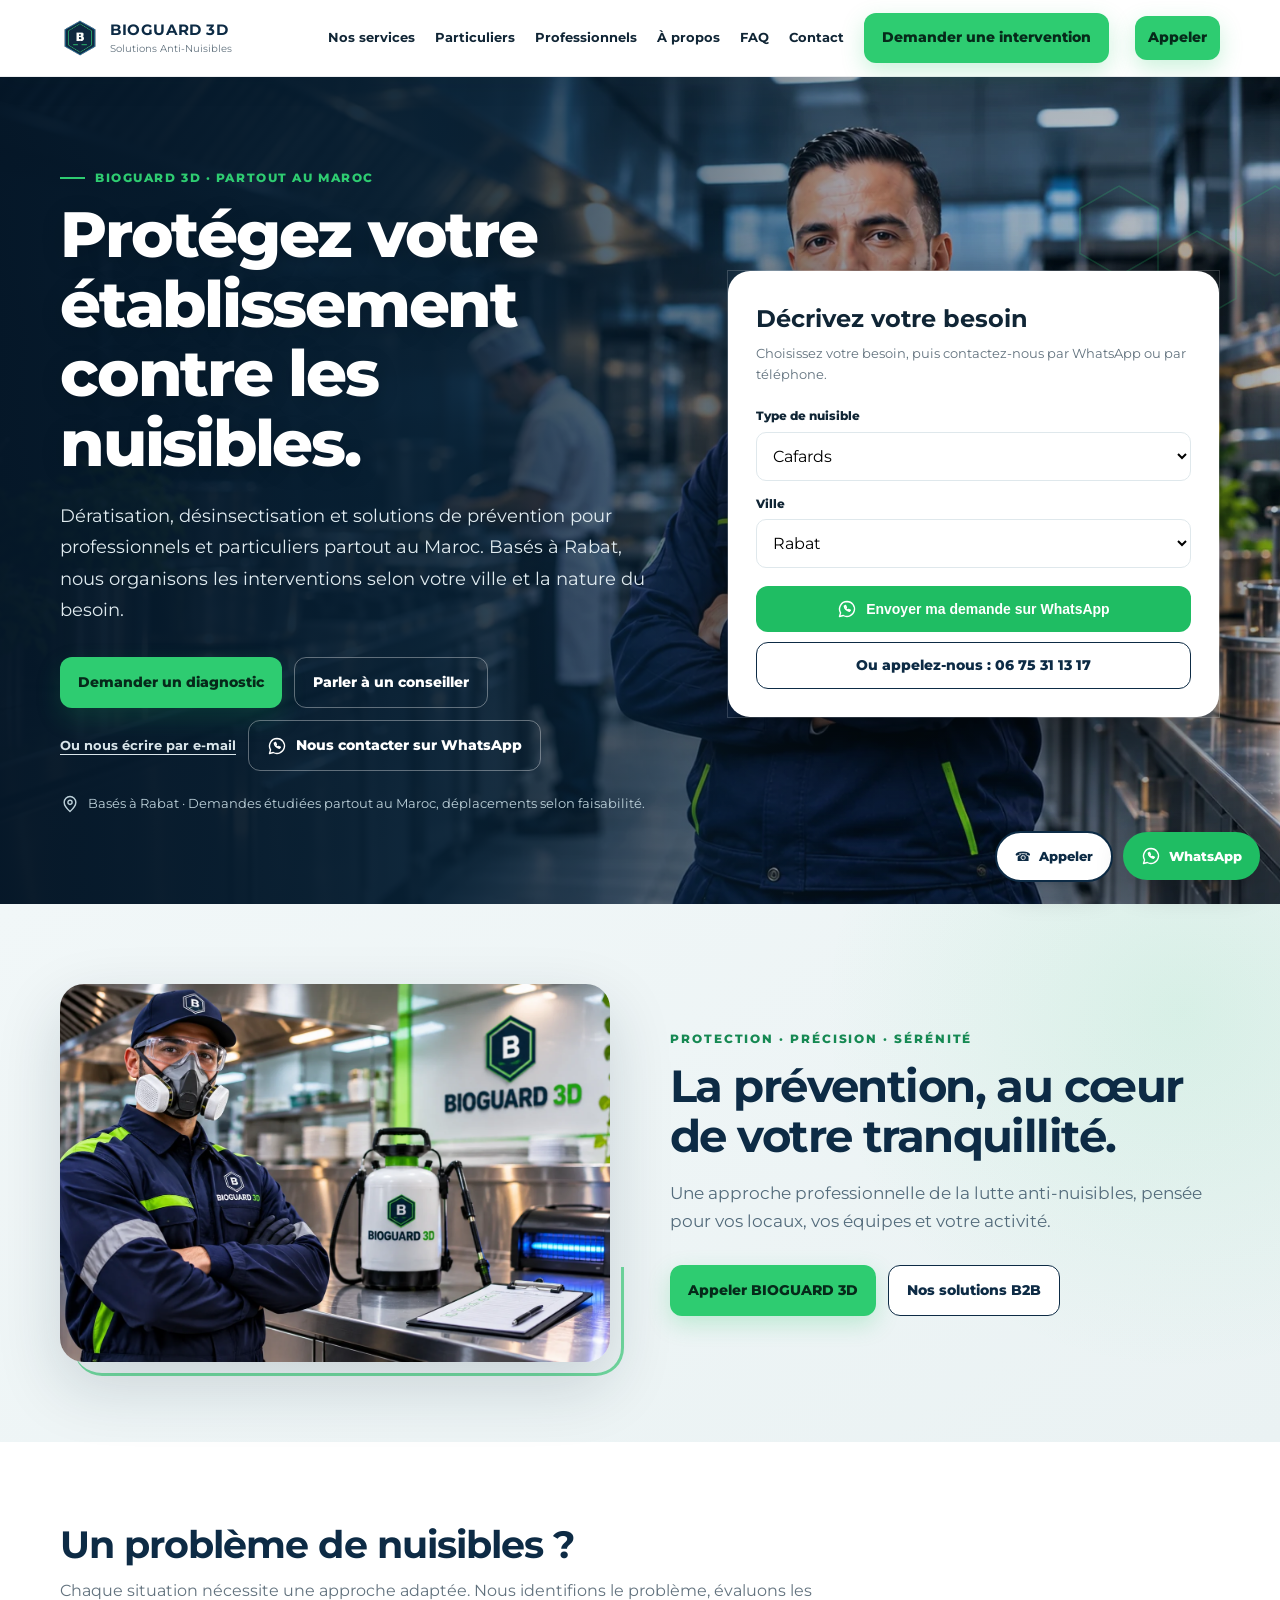
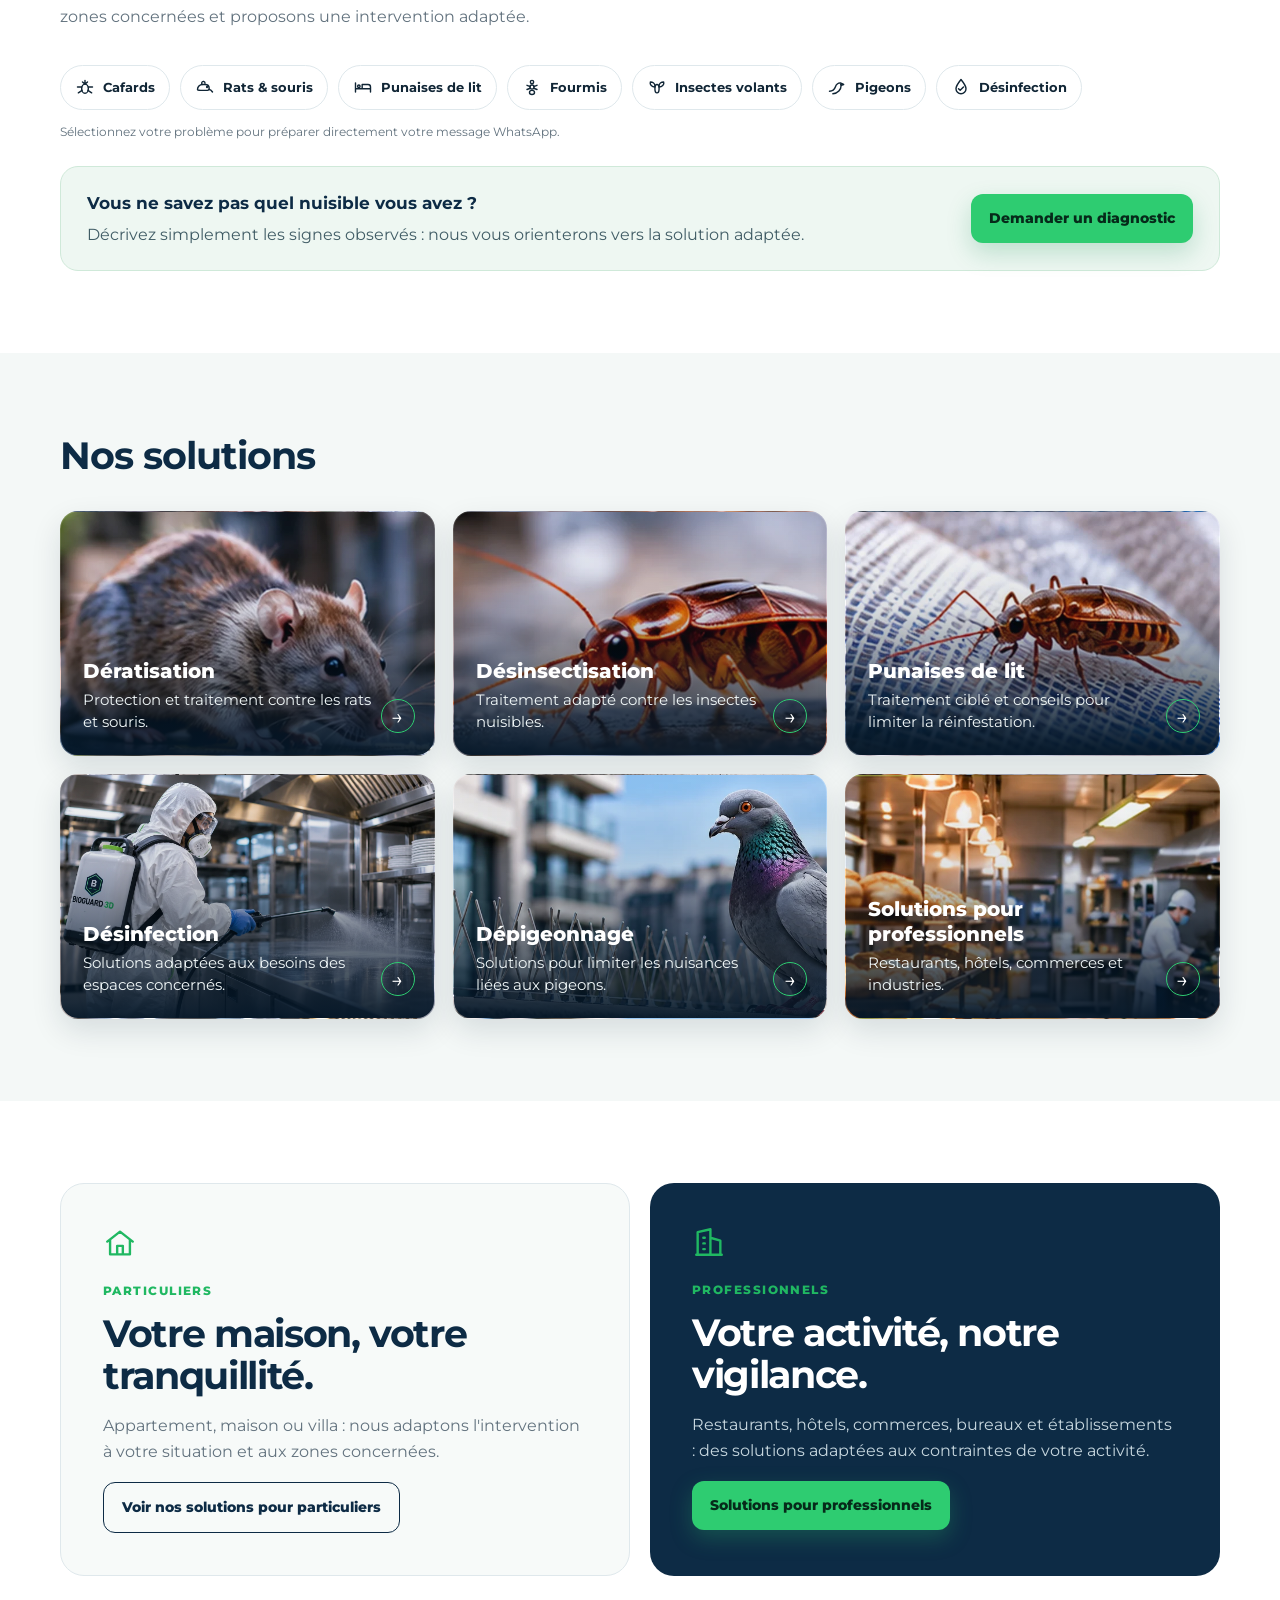
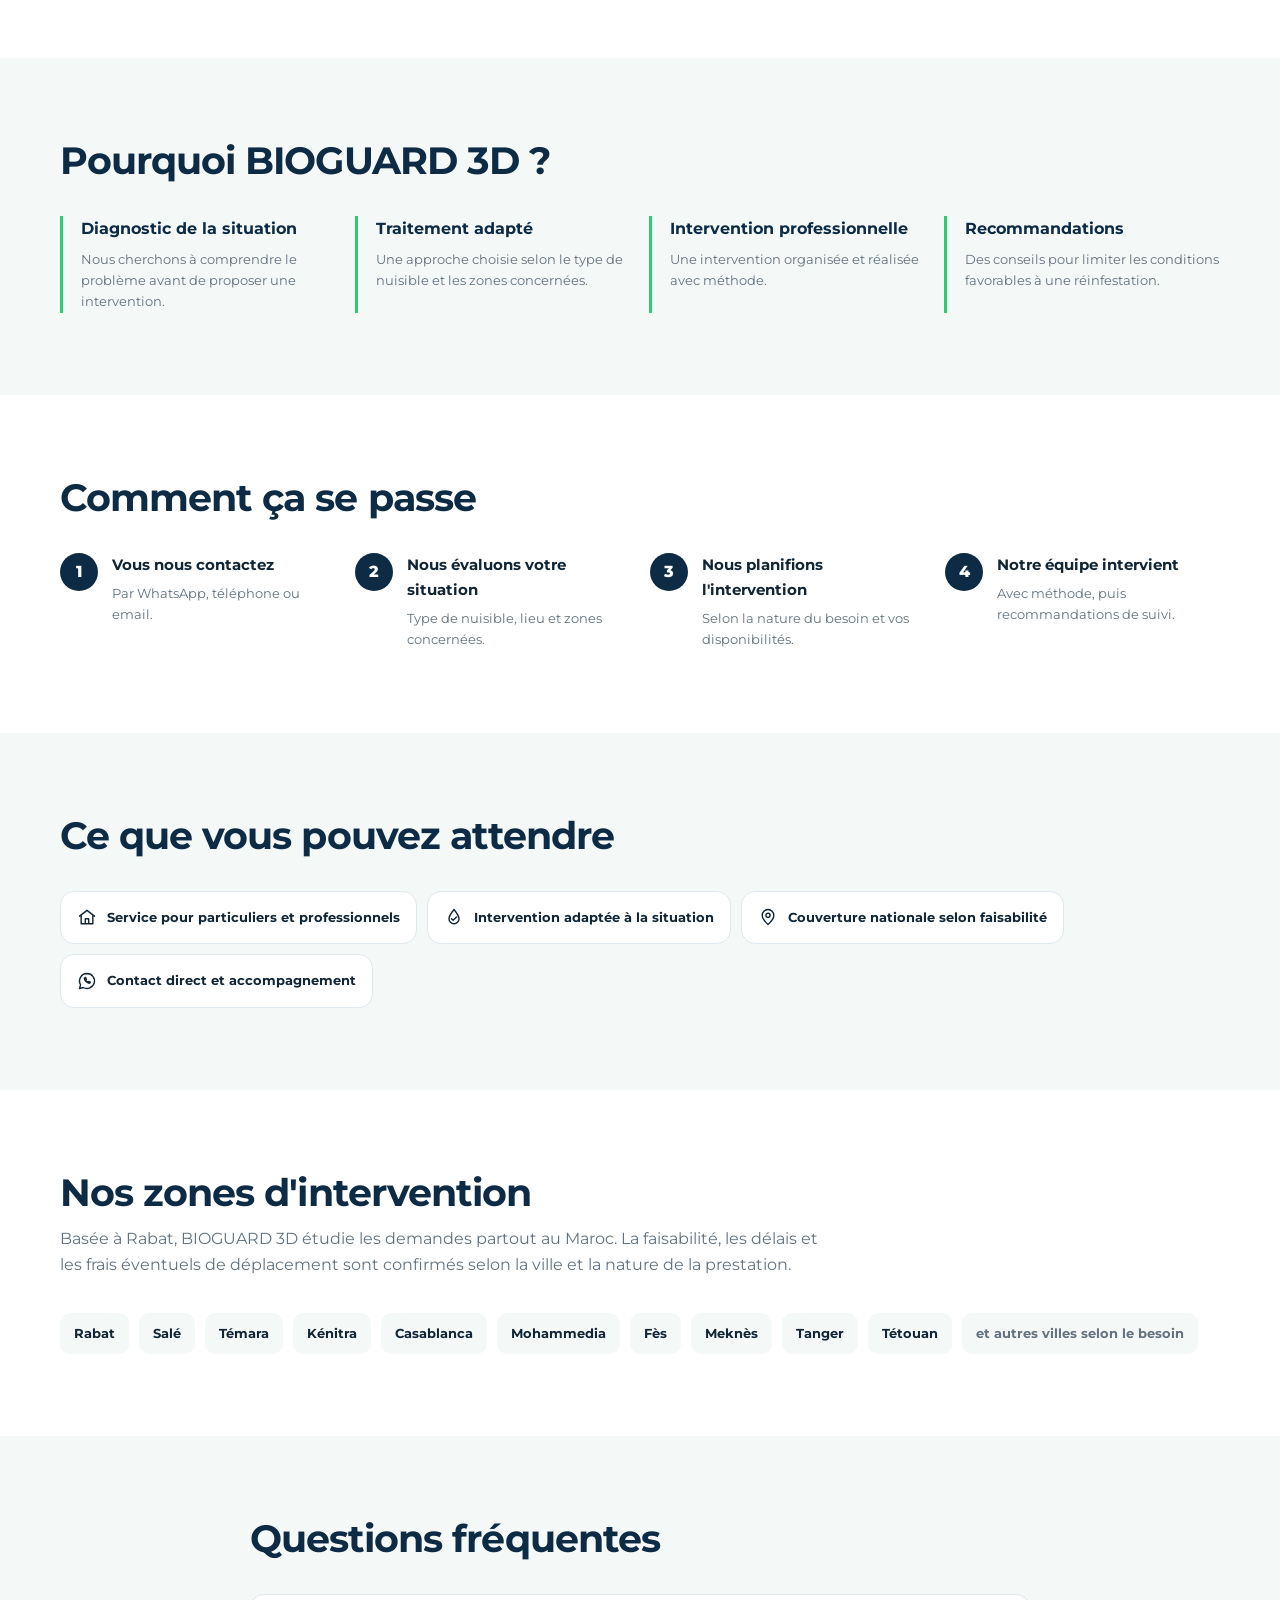
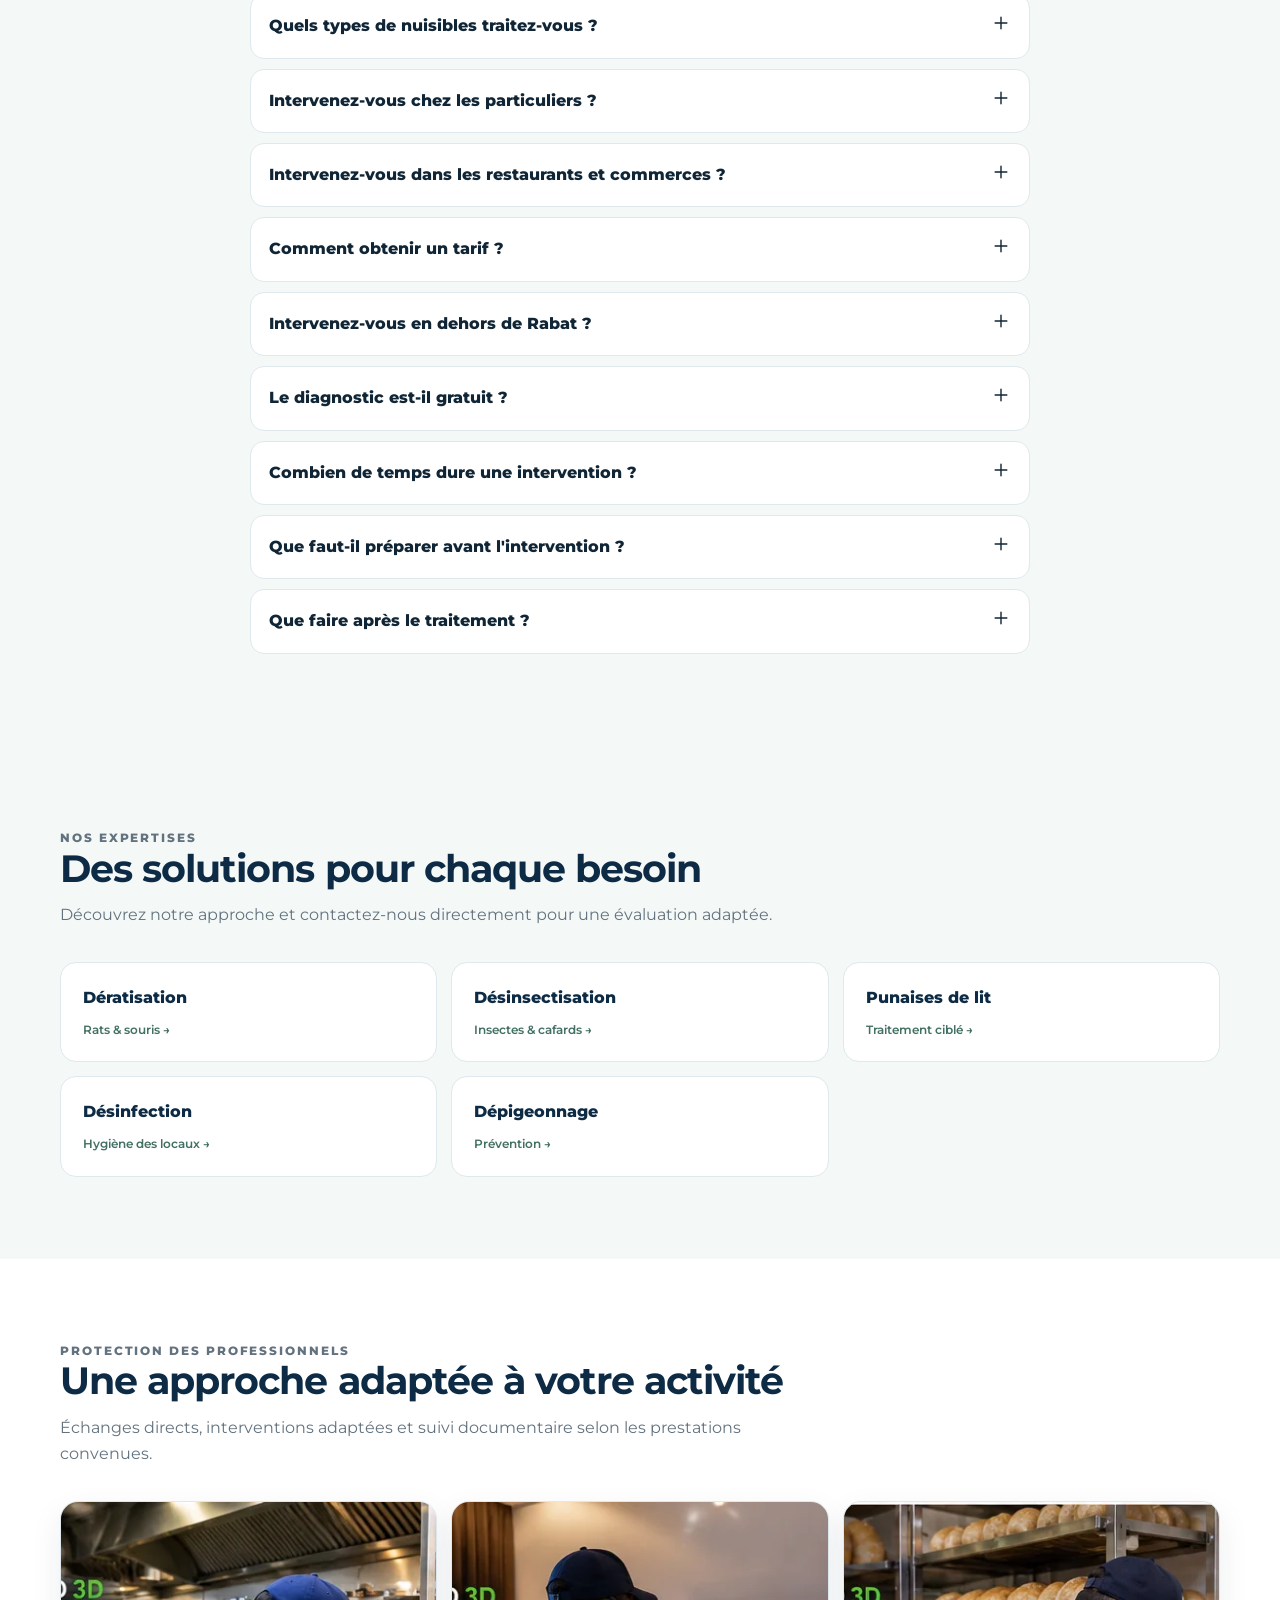
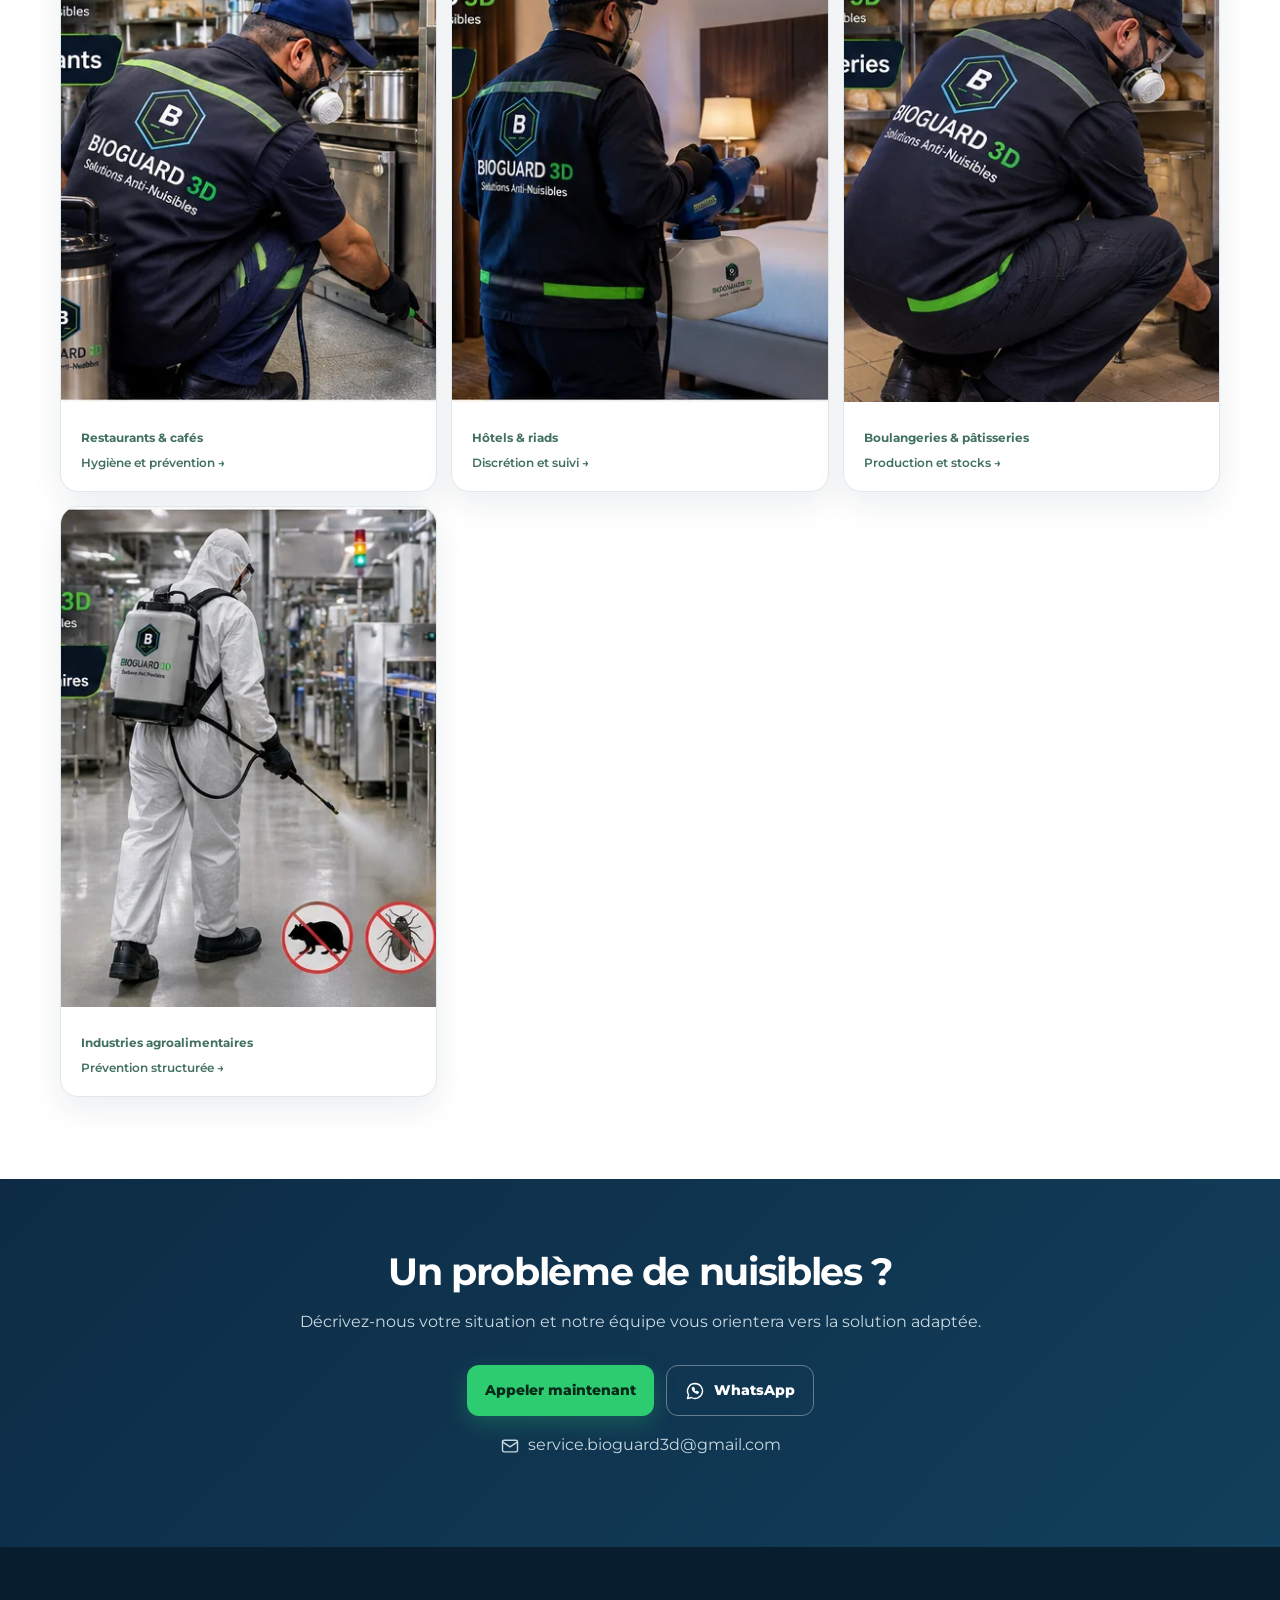
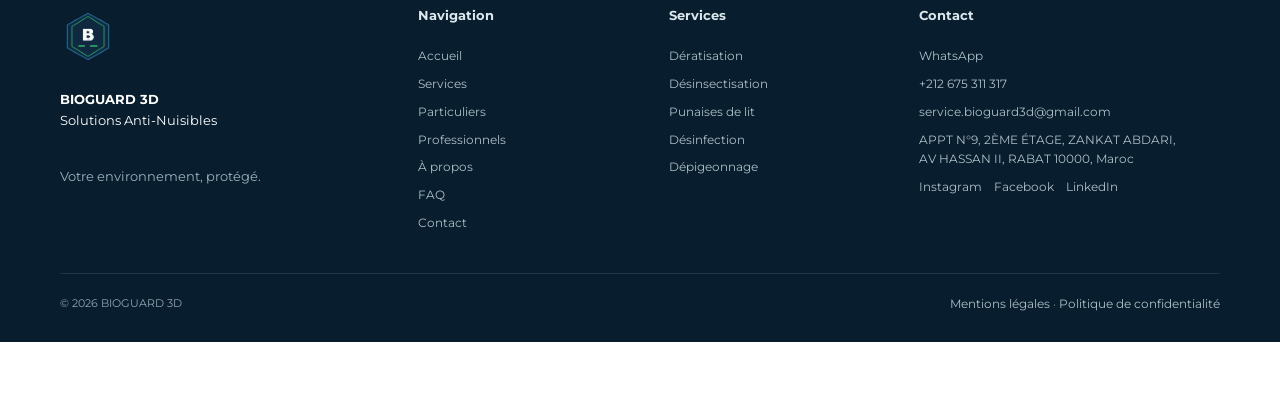
==== commit 5ea02969: "Install uploaded prevention premium photo in homepage showcase" ====
--- a/index.html
+++ b/index.html
@@ -113,7 +113,7 @@
   </div>
 </section>
 
-<section class="v2-showcase" aria-label="Notre engagement"><div class="container v2-showcase-grid"><div class="v2-showcase-image"><img src="images/intervention-cuisine.webp" width="640" height="500" alt="Intervention anti-nuisibles en cuisine professionnelle — visuel illustratif" loading="lazy" decoding="async"></div><div><p class="eyebrow">Protection · Précision · Sérénité</p><h2>La prévention, au cœur de votre tranquillité.</h2><p>Une approche professionnelle de la lutte anti-nuisibles, pensée pour vos locaux, vos équipes et votre activité.</p><div class="actions"><a class="btn btn-primary" href="tel:+212675311317">Appeler BIOGUARD 3D</a><a class="btn btn-outline" href="#professionnels">Nos solutions B2B</a></div></div></div></section>
+<section class="v2-showcase" aria-label="Notre engagement"><div class="container v2-showcase-grid"><div class="v2-showcase-image"><img src="images/bioguard3d-prevention-premium.webp" width="1672" height="941" alt="Technicien en tenue de protection dans une cuisine professionnelle — illustration de la prévention anti-nuisibles" loading="lazy" decoding="async"></div><div><p class="eyebrow">Protection · Précision · Sérénité</p><h2>La prévention, au cœur de votre tranquillité.</h2><p>Une approche professionnelle de la lutte anti-nuisibles, pensée pour vos locaux, vos équipes et votre activité.</p><div class="actions"><a class="btn btn-primary" href="tel:+212675311317">Appeler BIOGUARD 3D</a><a class="btn btn-outline" href="#professionnels">Nos solutions B2B</a></div></div></div></section>
 <!-- PROBLEMS -->
 <section class="section" id="problemes">
   <div class="container">
--- a/style.css
+++ b/style.css
@@ -77,3 +77,22 @@
 /* Keep the premium hero subject visible on wide screens and readable on mobile */
 @media(min-width:900px){.hero::before{background-position:60% center;opacity:.82}.hero::after{background:linear-gradient(90deg,rgba(5,23,40,.98) 0%,rgba(8,33,53,.90) 34%,rgba(8,33,53,.22) 67%,rgba(8,33,53,.12) 100%)}}
 @media(max-width:899px){.hero::before{background-position:67% center;opacity:.40}.hero::after{background:linear-gradient(90deg,rgba(5,23,40,.94),rgba(8,33,53,.72))}}
+
+/* Photo-led service tiles. Original local photos are fallback until new WebP assets are uploaded. */
+.services-photo{gap:18px}
+.services-photo .service-photo-card{position:relative;display:flex;align-items:flex-end;isolation:isolate;min-height:245px;padding:22px 58px 22px 22px;overflow:hidden;border-radius:18px;text-decoration:none;color:#fff;background-color:#0d2b45;background-size:cover;background-position:center;box-shadow:0 12px 30px rgba(7,32,51,.12);border:1px solid rgba(255,255,255,.12);transition:transform .2s ease,box-shadow .2s ease}
+.services-photo .service-photo-card::before{content:"";position:absolute;inset:0;z-index:-1;background:linear-gradient(180deg,rgba(5,23,40,.03) 5%,rgba(5,23,40,.12) 38%,rgba(5,23,40,.96) 100%)}
+.services-photo .service-photo-card:hover{transform:translateY(-4px);box-shadow:0 20px 42px rgba(7,32,51,.2)}
+.services-photo .service-photo-card:focus-visible{outline:3px solid #2ecc71;outline-offset:3px}
+.service-photo-content{display:flex;flex-direction:column;gap:7px;max-width:100%}
+.service-photo-content strong{font-size:1.26rem;font-weight:800;line-height:1.2;color:#fff}
+.service-photo-content span{font-size:.91rem;line-height:1.5;color:#f0f7f8}
+.service-photo-arrow{position:absolute;right:19px;bottom:22px;display:grid;place-items:center;width:34px;height:34px;border:1px solid #2ecc71;border-radius:50%;font-size:1.3rem;color:#fff}
+.service-deratisation{background-image:url("images/deratisation.webp"),url("images/boulangeries.webp")}
+.service-desinsectisation{background-image:url("images/desinsectisation.webp"),url("images/restaurants.webp")}
+.service-punaises-de-lit{background-image:url("images/punaises-de-lit.webp"),url("images/hotels.webp")}
+.service-desinfection{background-image:url("images/desinfection-premium.webp")}
+.service-depigeonnage{background-image:url("images/depigeonnage-photo-site.webp")}
+.service-professionnels{background-image:url("images/professionnels.webp"),url("images/restaurants.webp")}
+@media(max-width:760px){.services-photo .service-photo-card{min-height:210px;padding:18px 55px 18px 18px}.service-photo-content strong{font-size:1.14rem}.service-photo-arrow{bottom:18px;right:16px}}
+@media(prefers-reduced-motion:reduce){.services-photo .service-photo-card{transition:none}.services-photo .service-photo-card:hover{transform:none}}
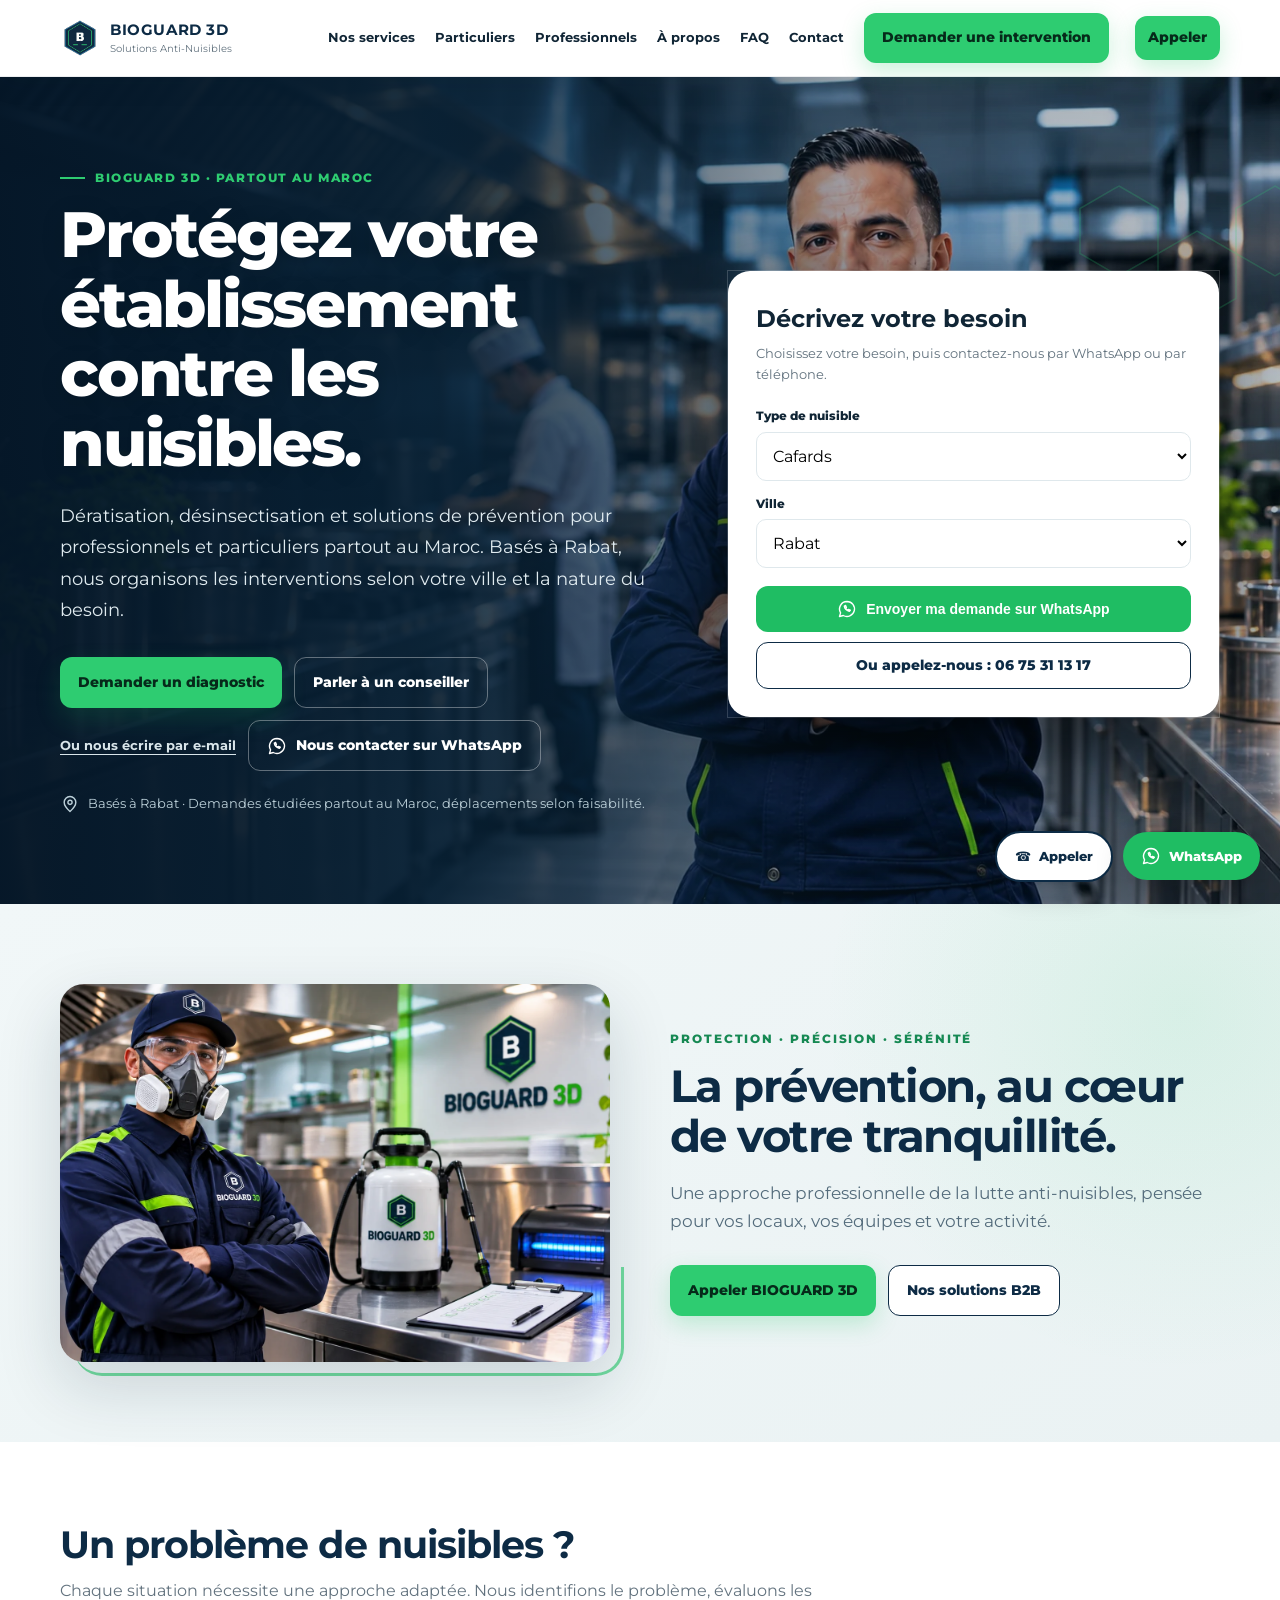
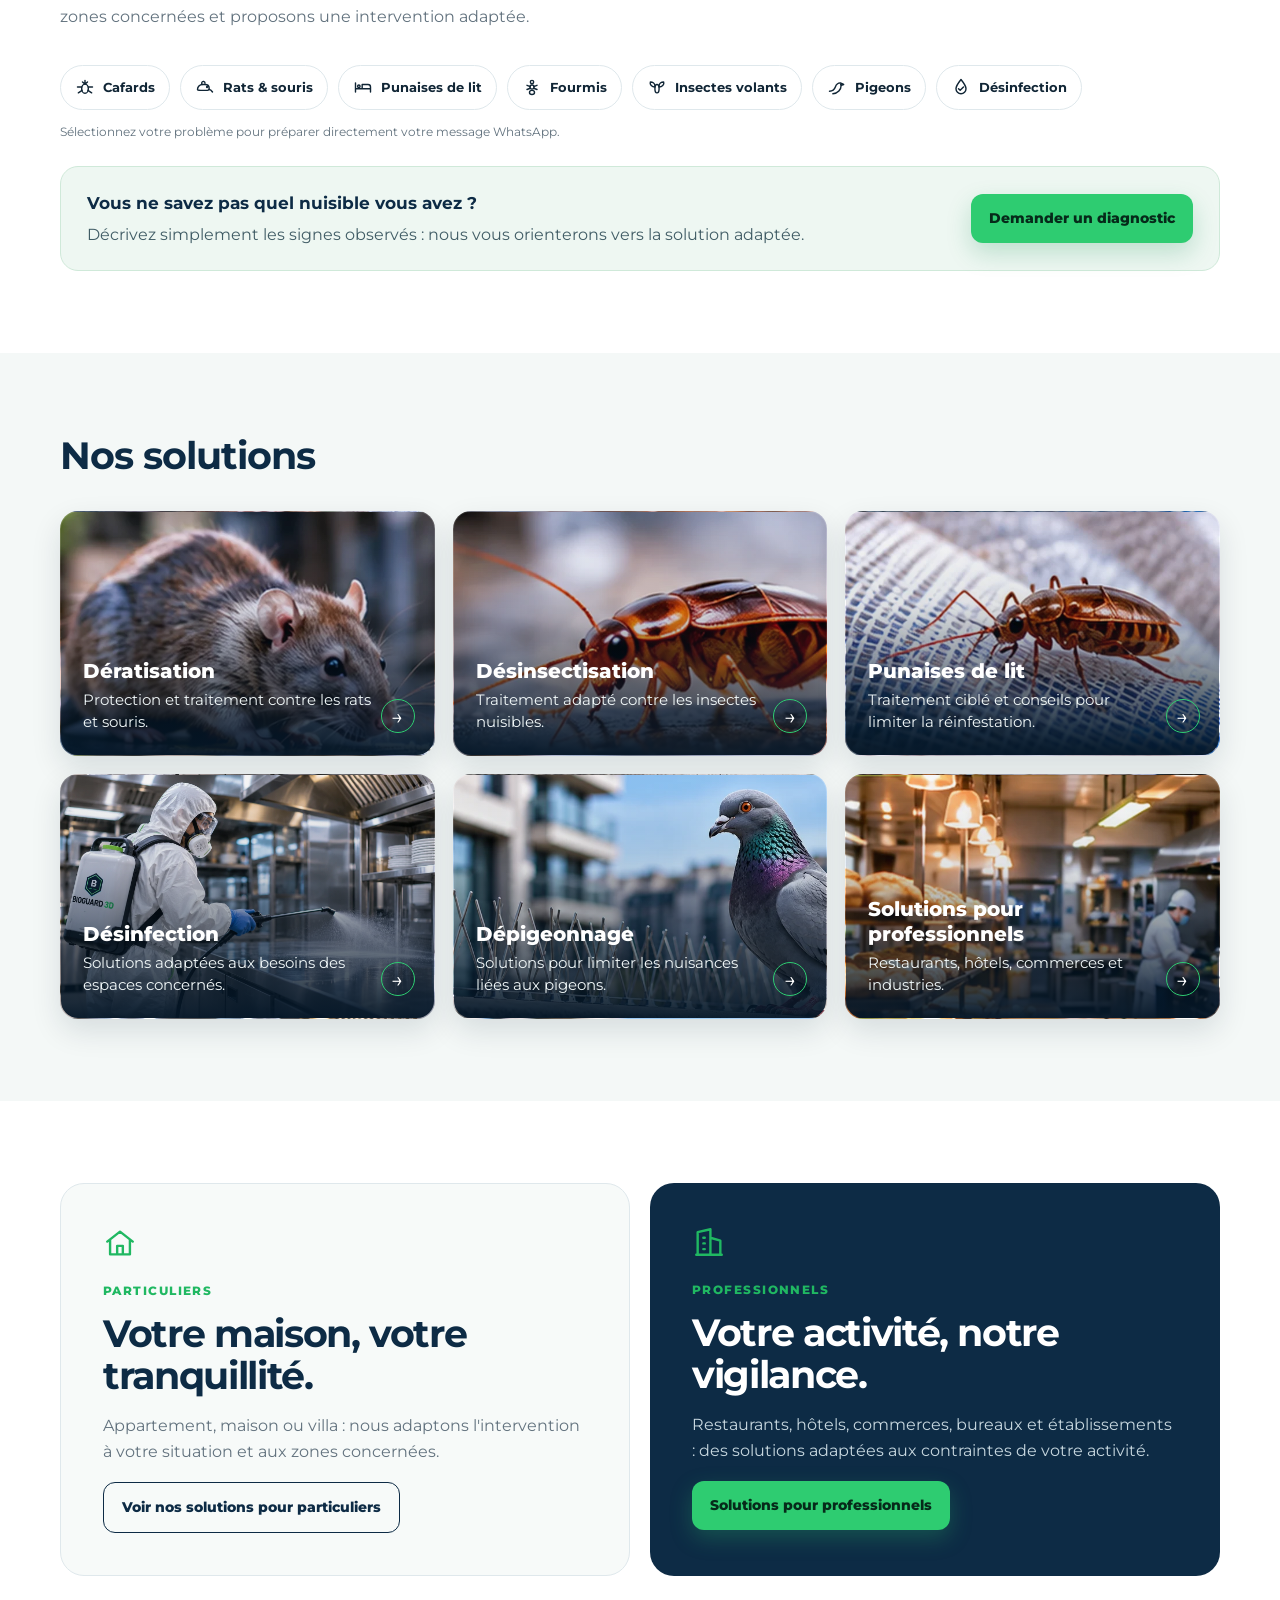
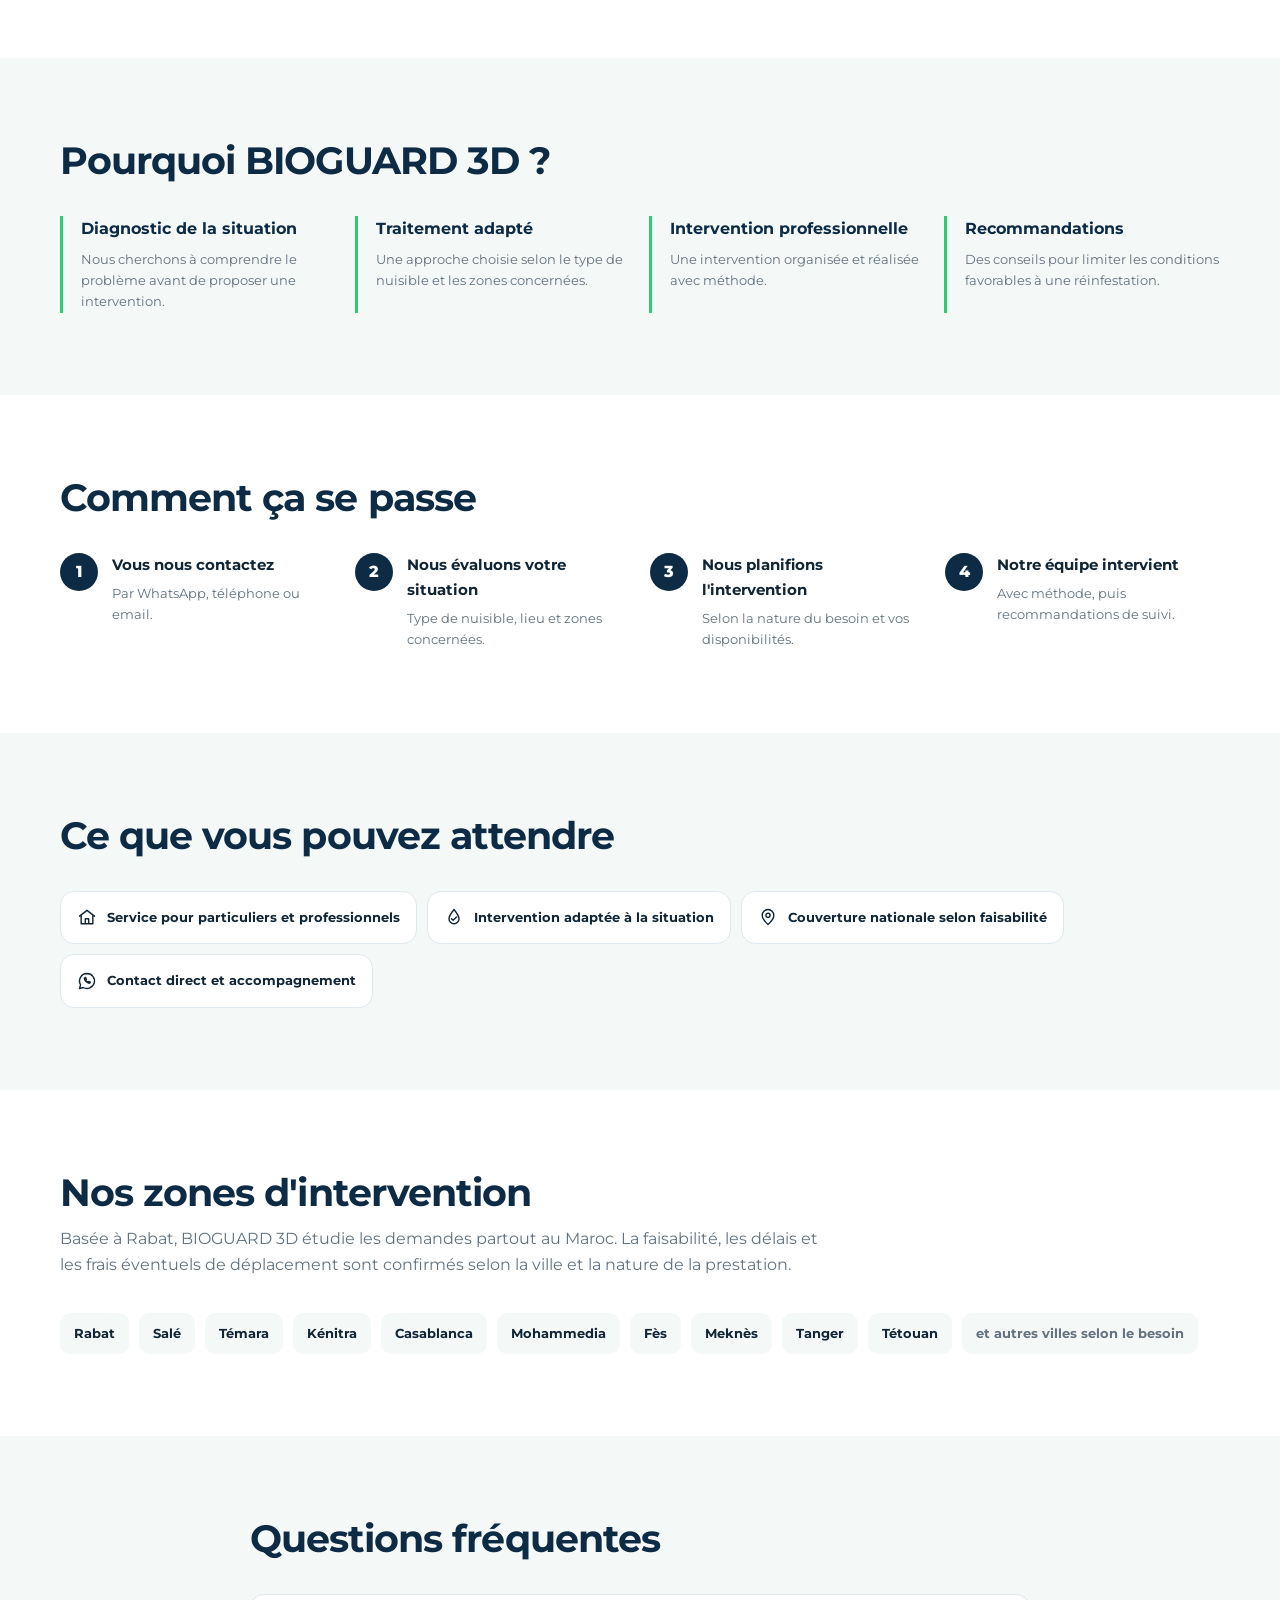
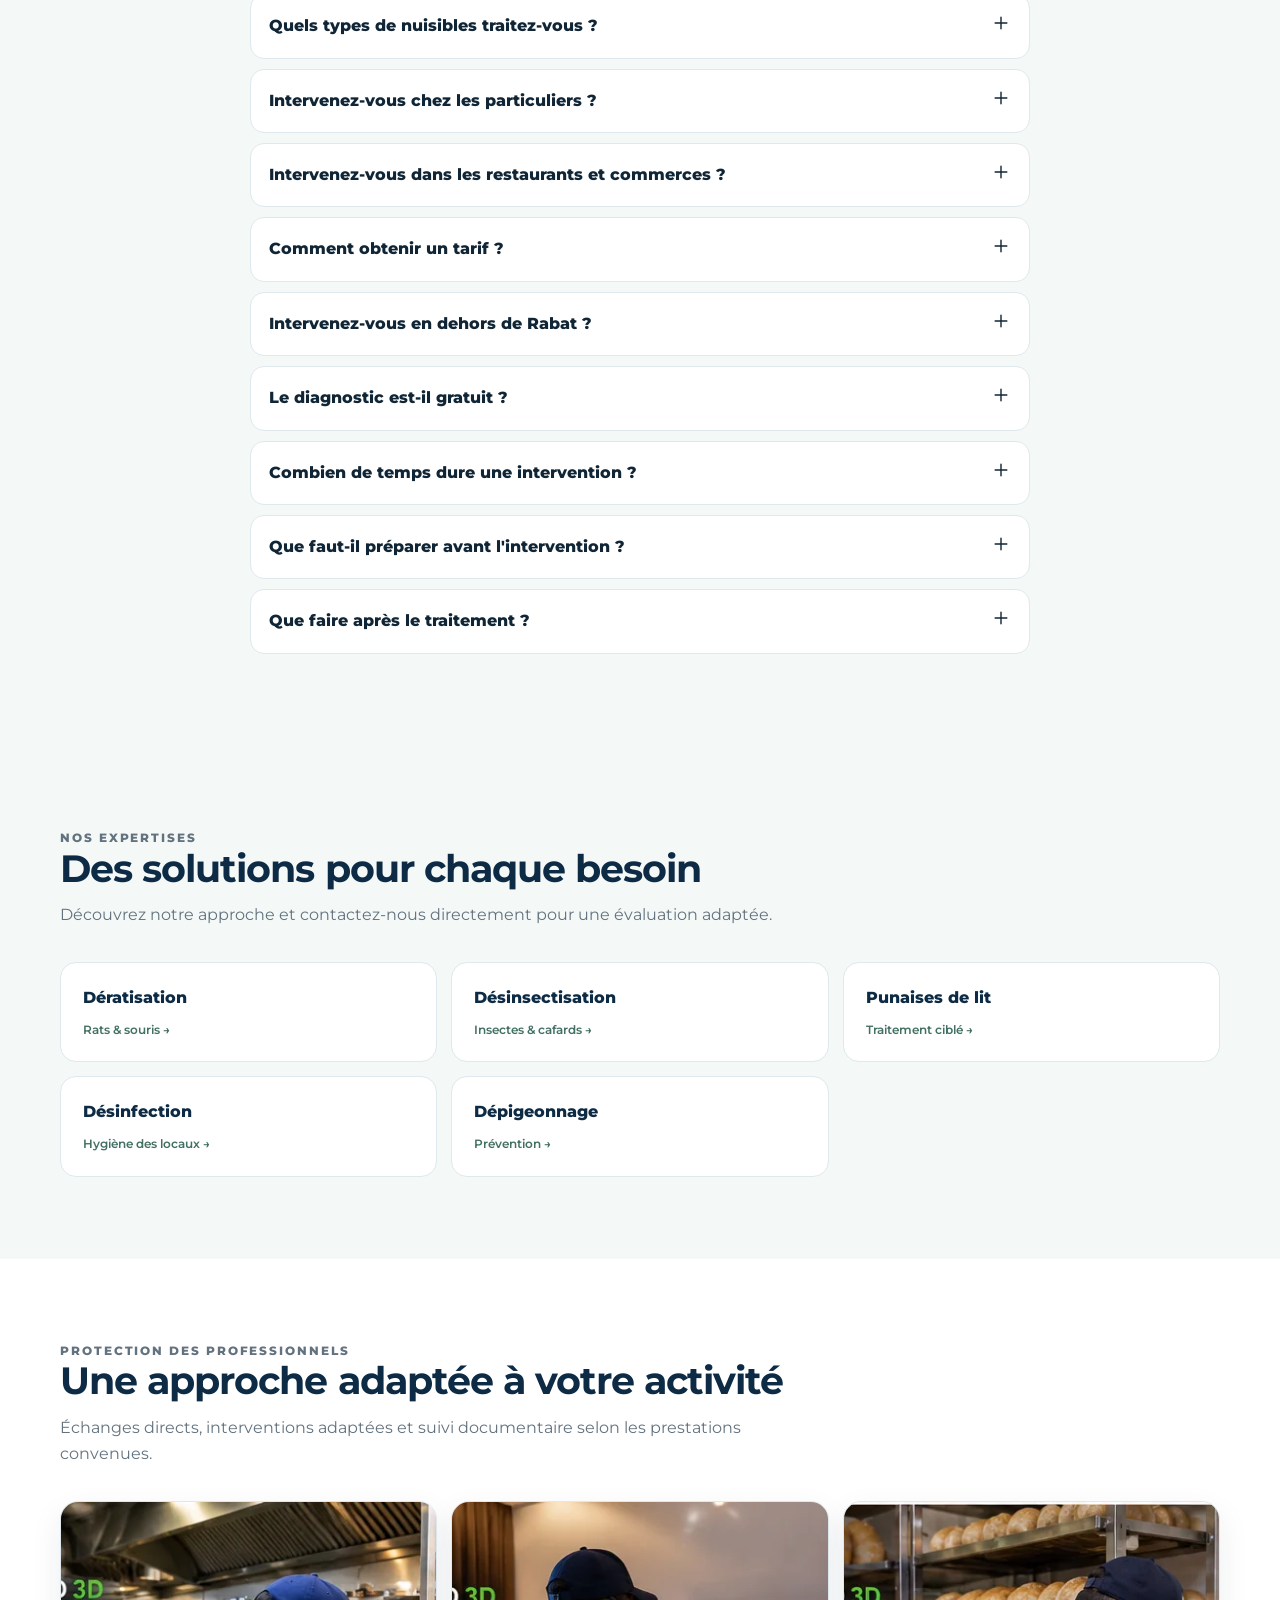
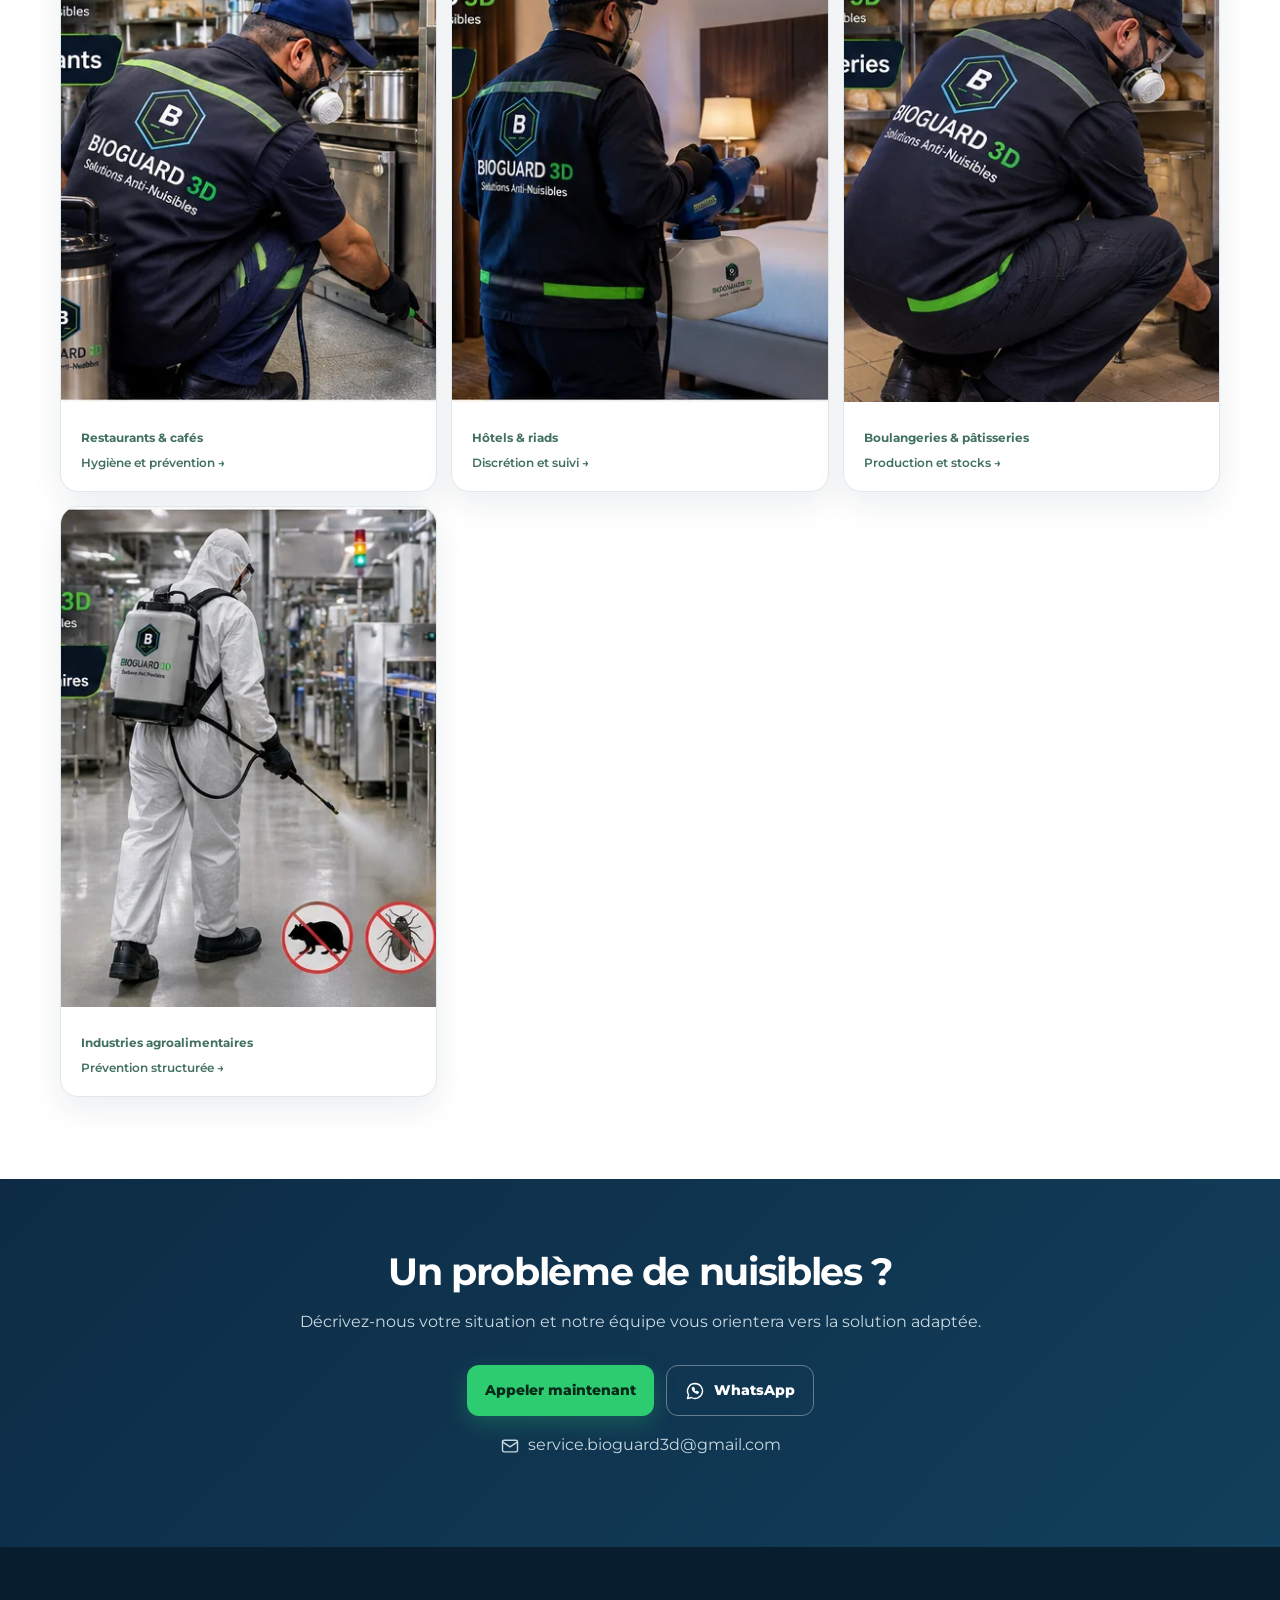
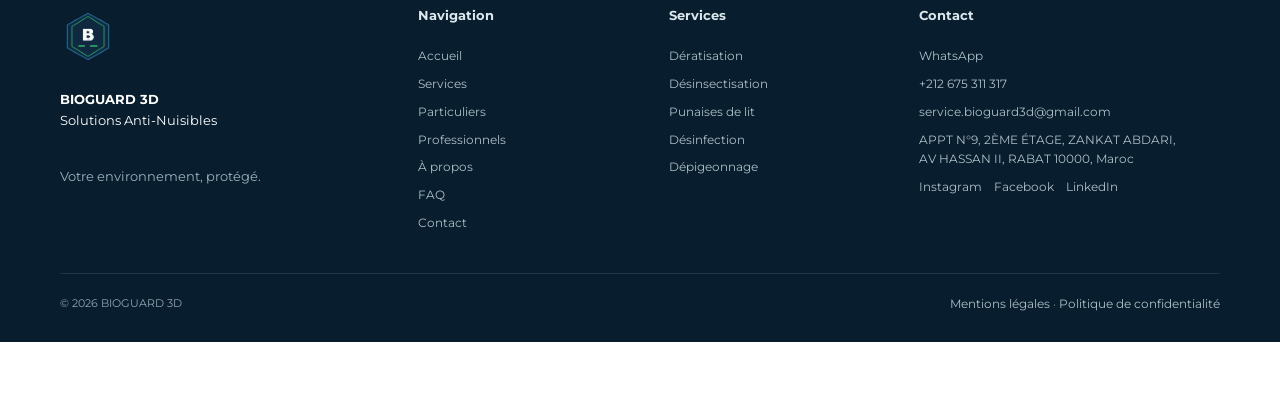
==== commit 0d2bc9b4: "Use premium social sharing image for Open Graph and Twitter" ====
--- a/index.html
+++ b/index.html
@@ -17,12 +17,14 @@
 <meta property="og:title" content="BIOGUARD 3D | Solutions Anti-Nuisibles au Maroc">
 <meta property="og:description" content="Dératisation, désinsectisation, désinfection et dépigeonnage pour particuliers et professionnels à Rabat et au Maroc.">
 <meta property="og:url" content="https://bioguard3d.com/">
-<meta property="og:image" content="https://bioguard3d.com/og-bioguard.jpg">
+<meta property="og:image" content="https://bioguard3d.com/bioguard3d-og-premium.jpg">
+<meta property="og:image:width" content="1200">
+<meta property="og:image:height" content="630">
 <meta name="twitter:card" content="summary_large_image">
 <meta name="color-scheme" content="light">
 <meta name="twitter:title" content="BIOGUARD 3D | Solutions Anti-Nuisibles au Maroc">
 <meta name="twitter:description" content="Dératisation, désinsectisation, désinfection et dépigeonnage pour particuliers et professionnels à Rabat et au Maroc.">
-<meta name="twitter:image" content="https://bioguard3d.com/og-bioguard.jpg">
+<meta name="twitter:image" content="https://bioguard3d.com/bioguard3d-og-premium.jpg">
 <link rel="preconnect" href="https://fonts.googleapis.com">
 <link rel="preconnect" href="https://fonts.gstatic.com" crossorigin>
 <link rel="stylesheet" href="https://fonts.googleapis.com/css2?family=Montserrat:wght@400;500;600;700;800&display=swap">
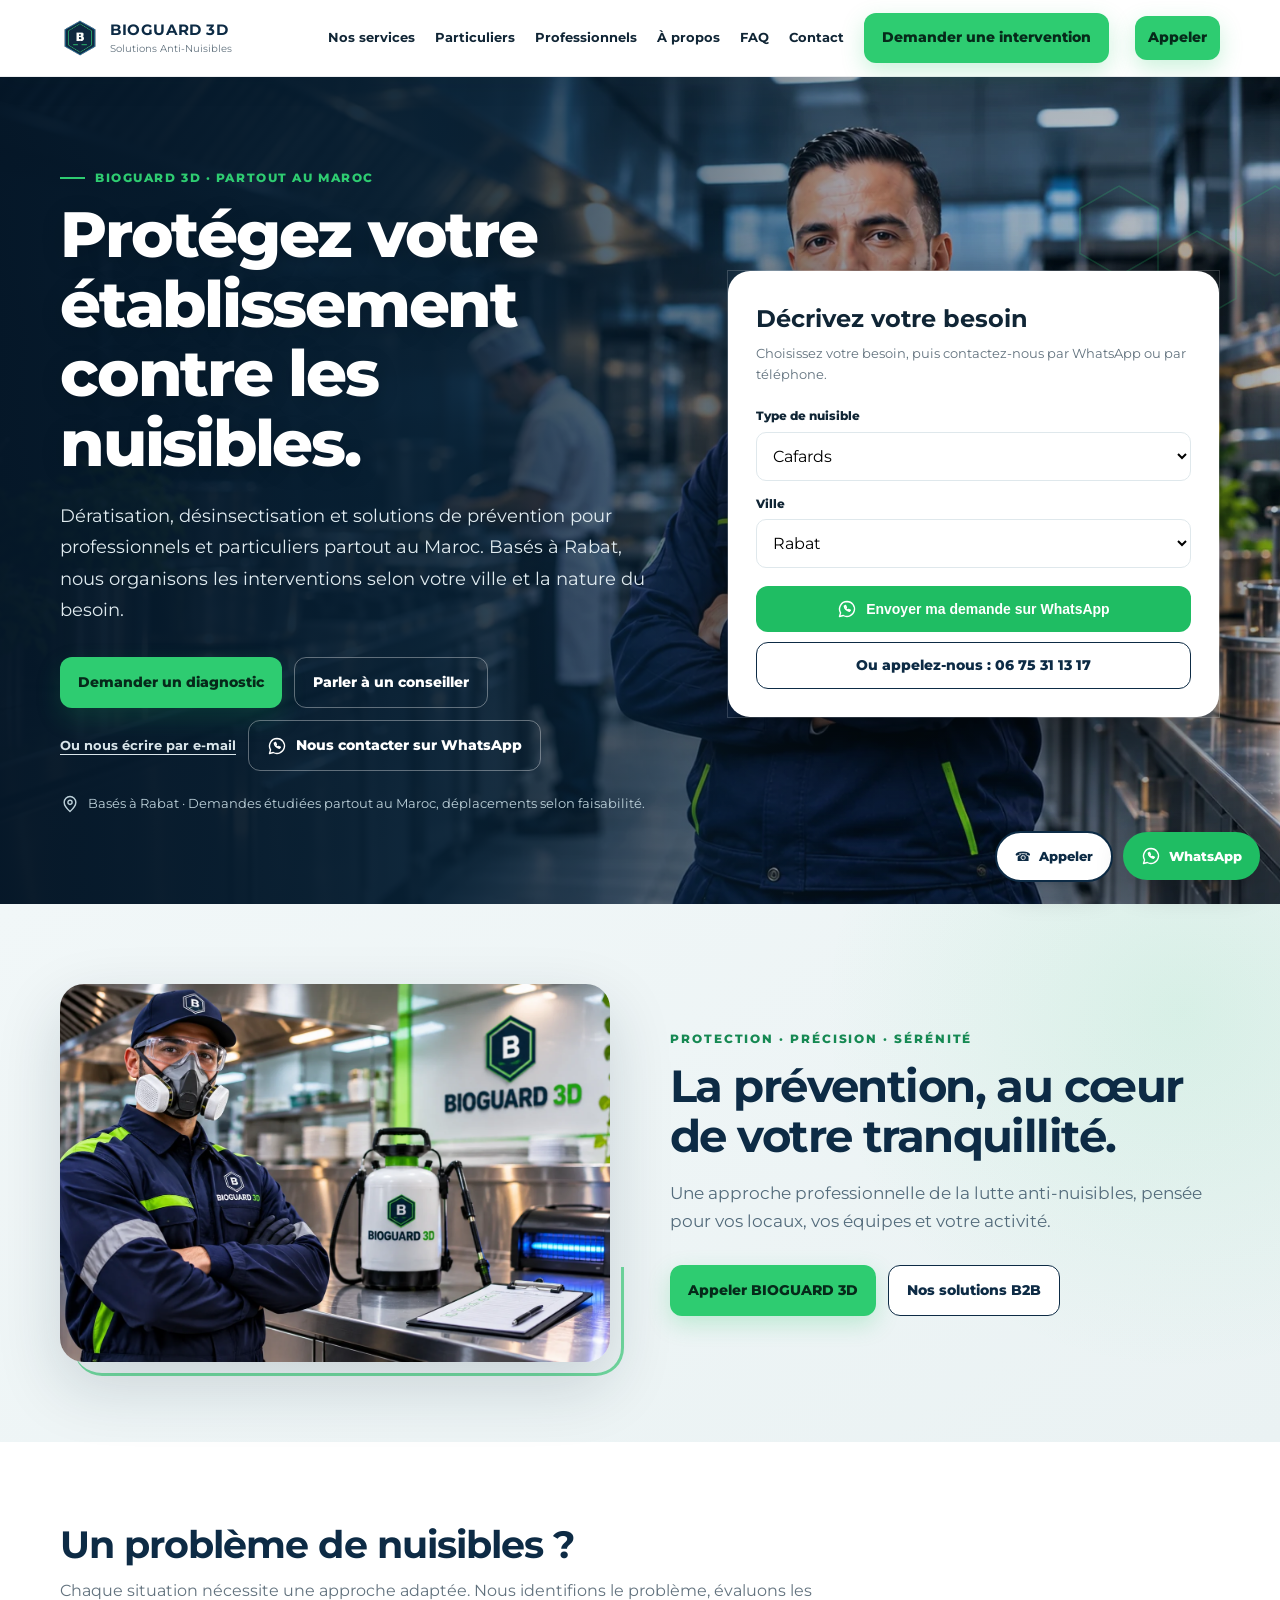
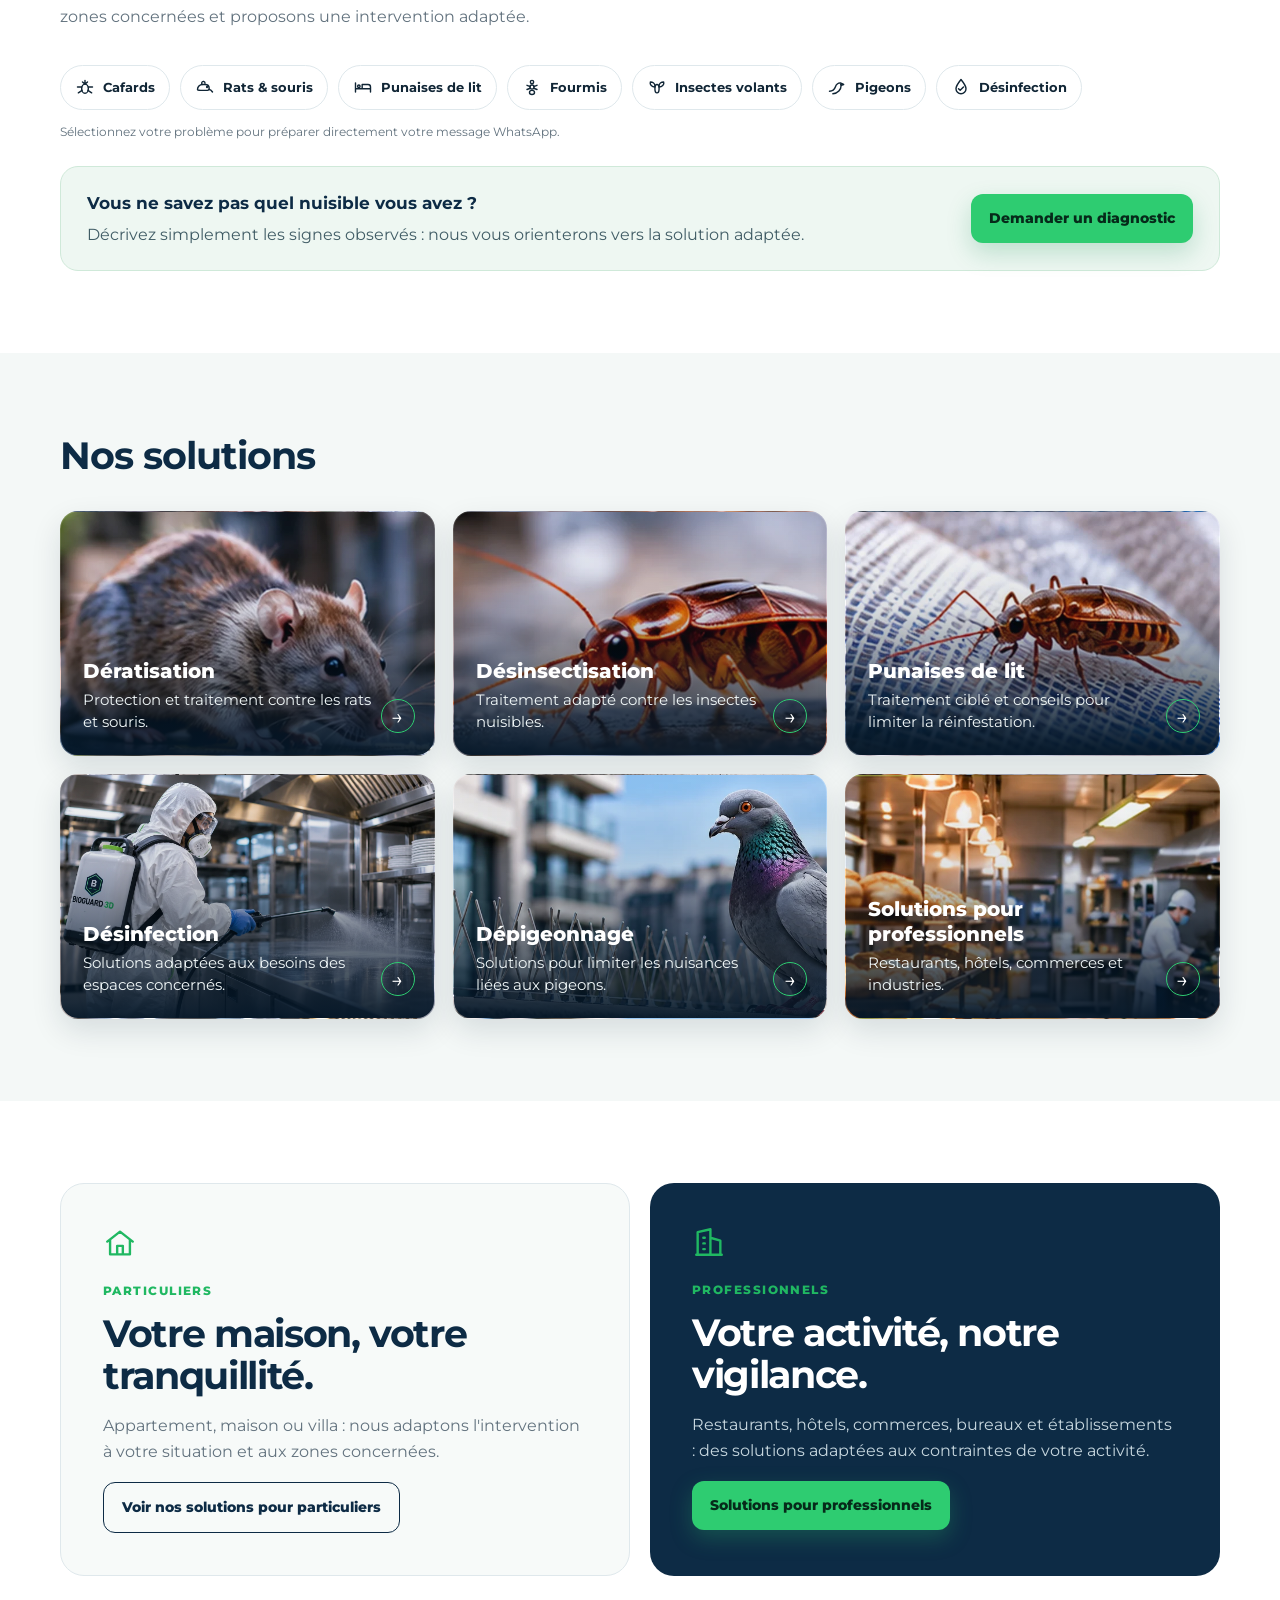
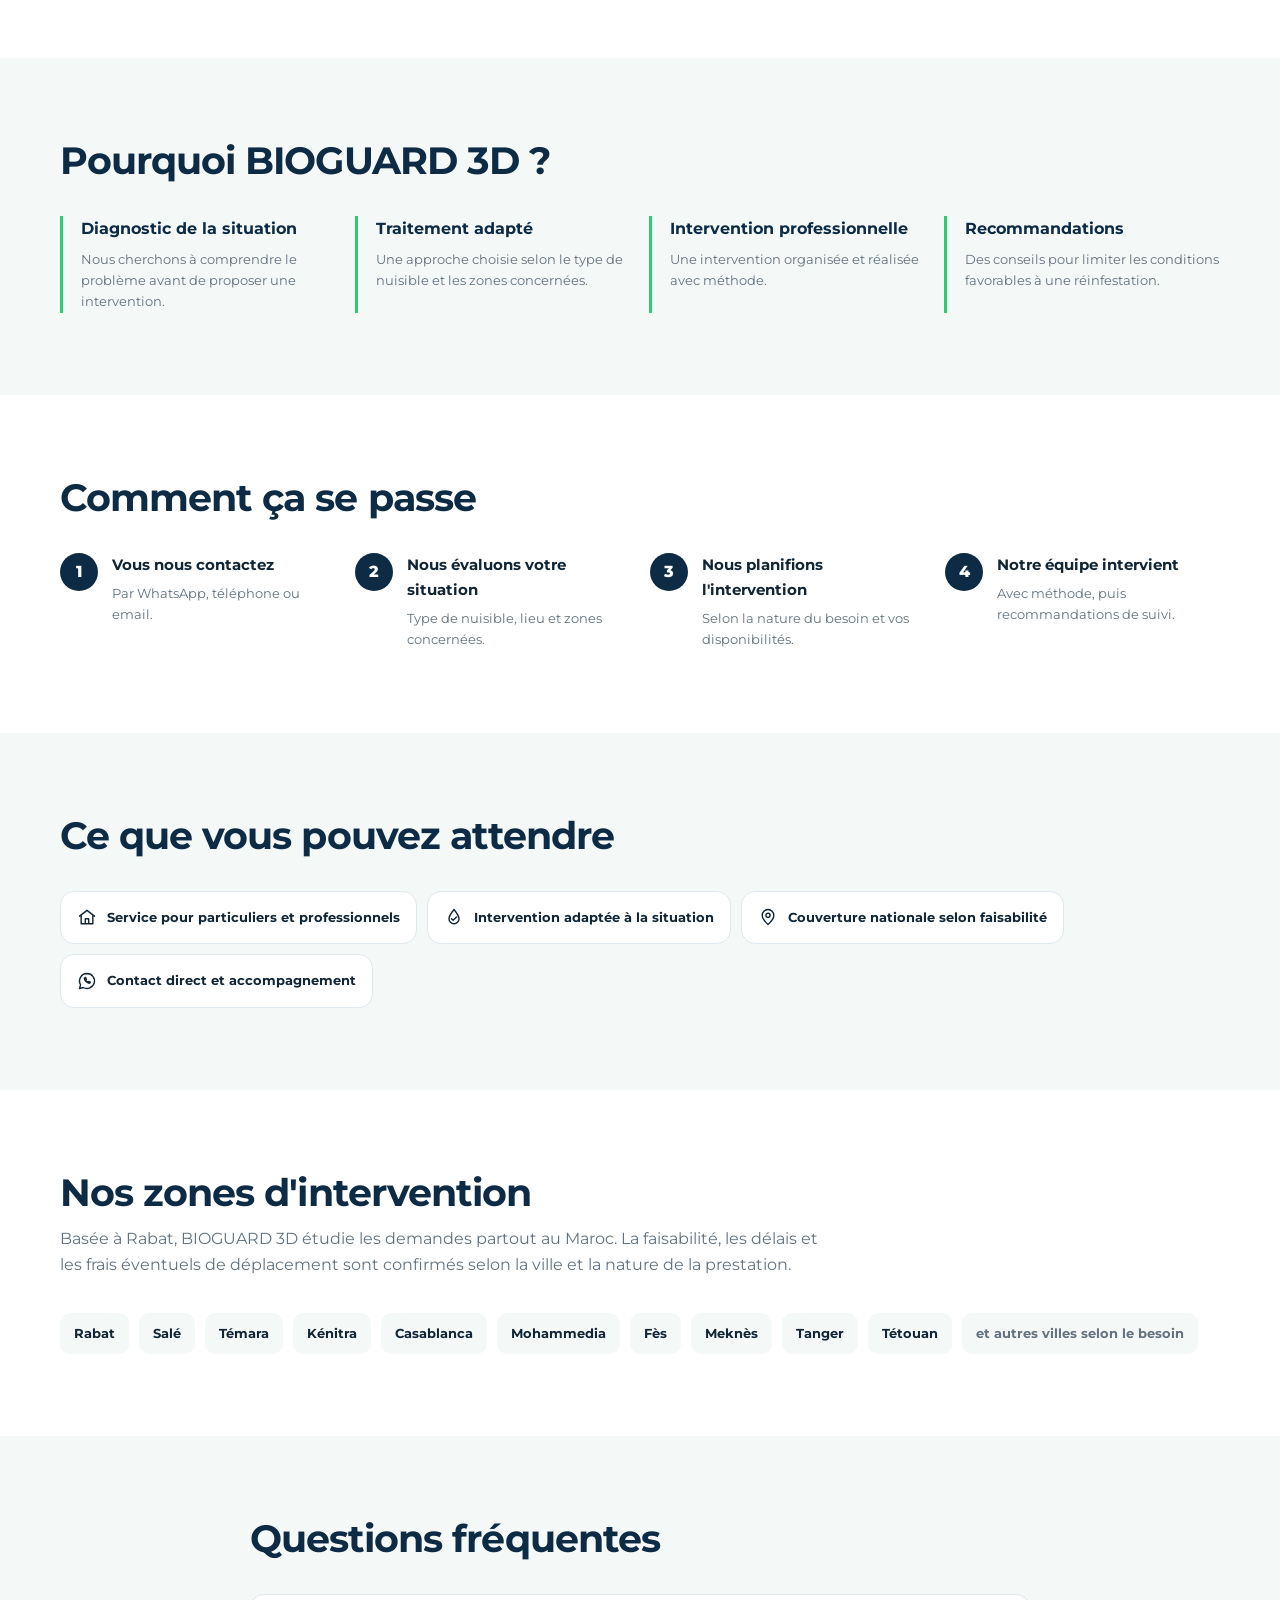
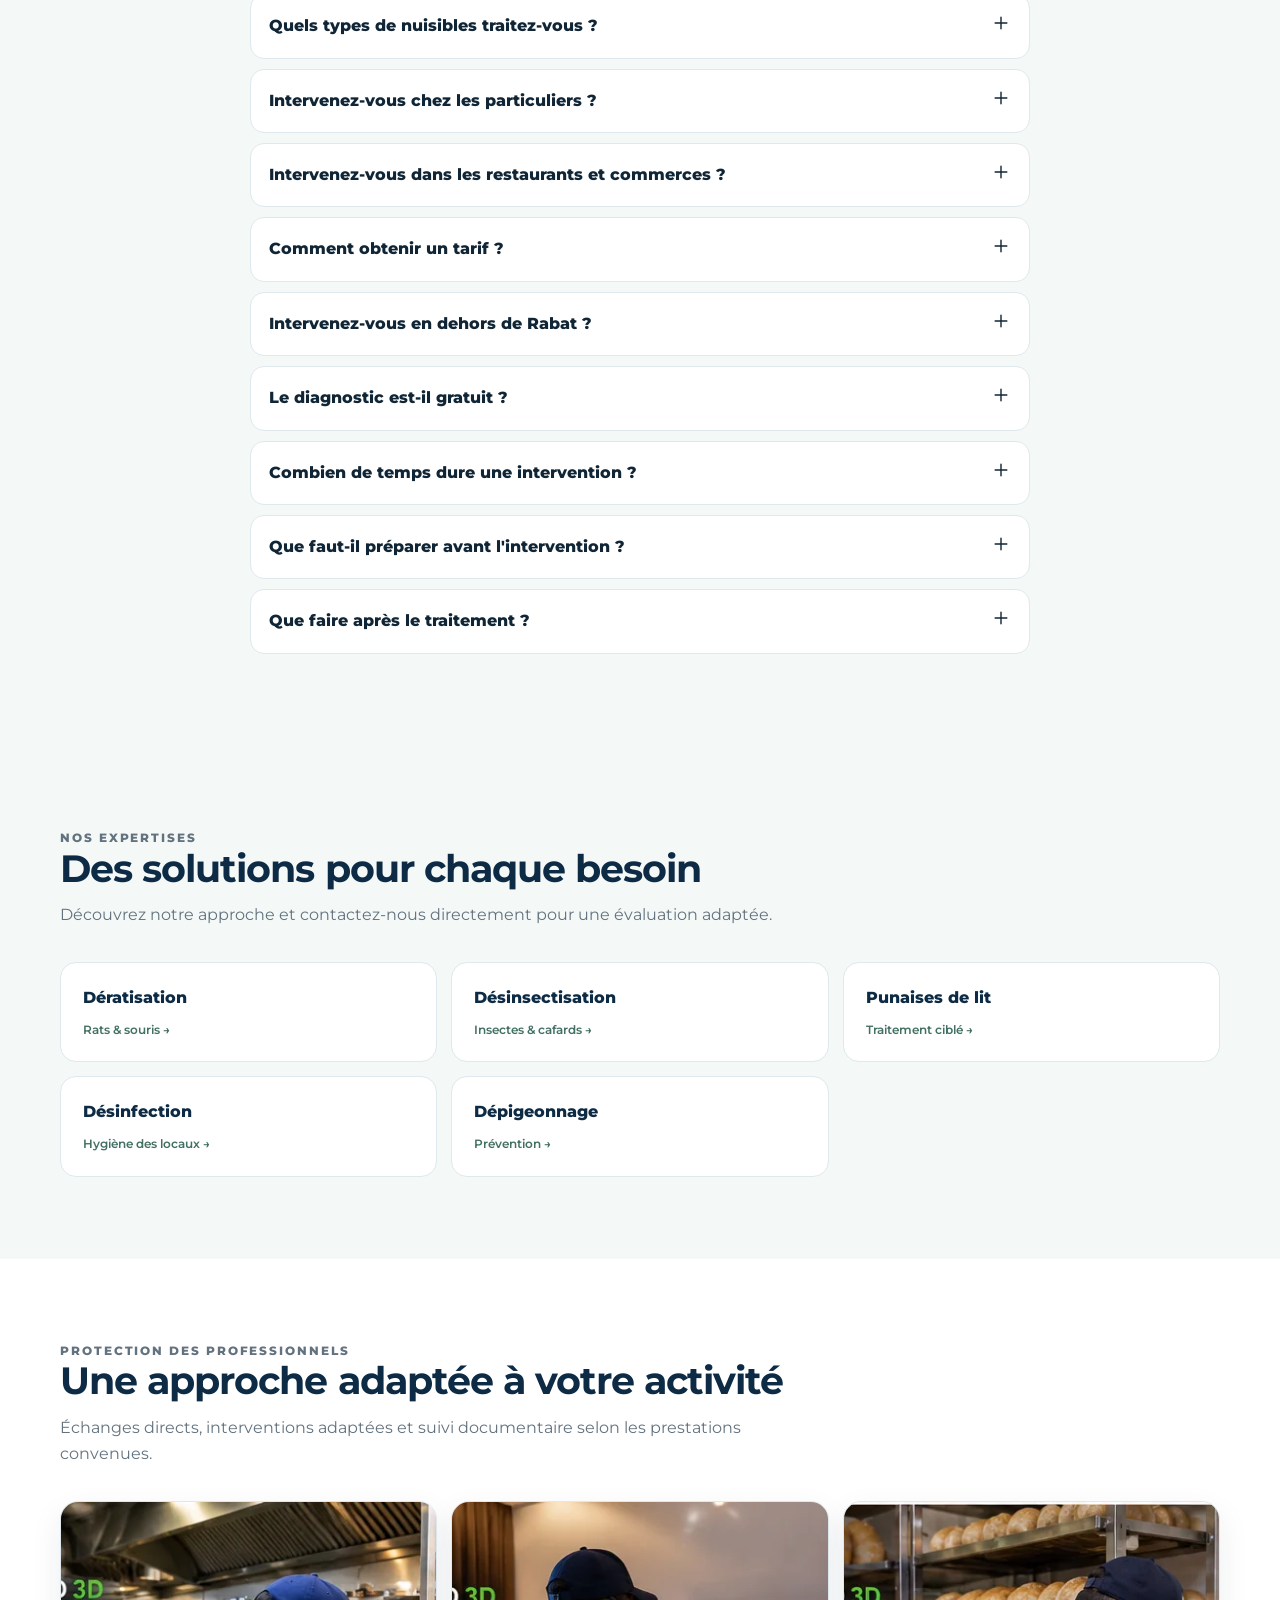
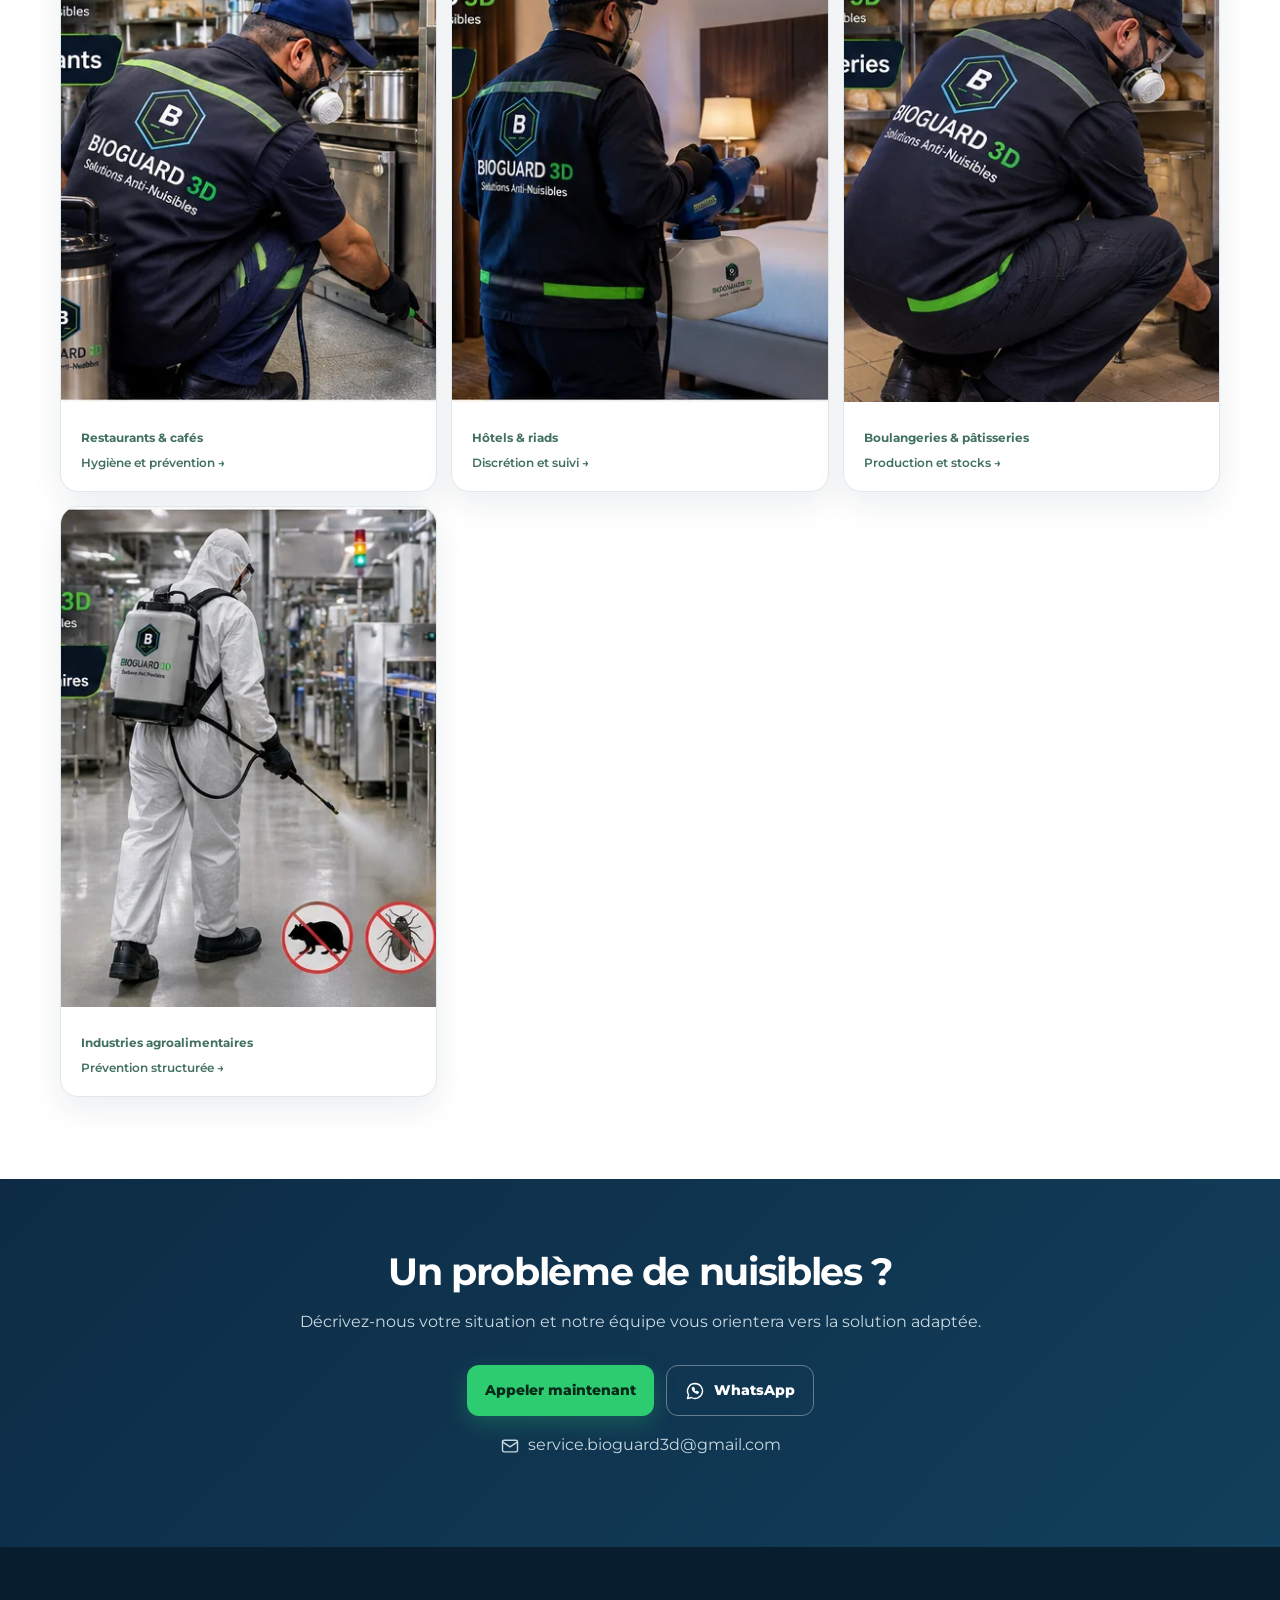
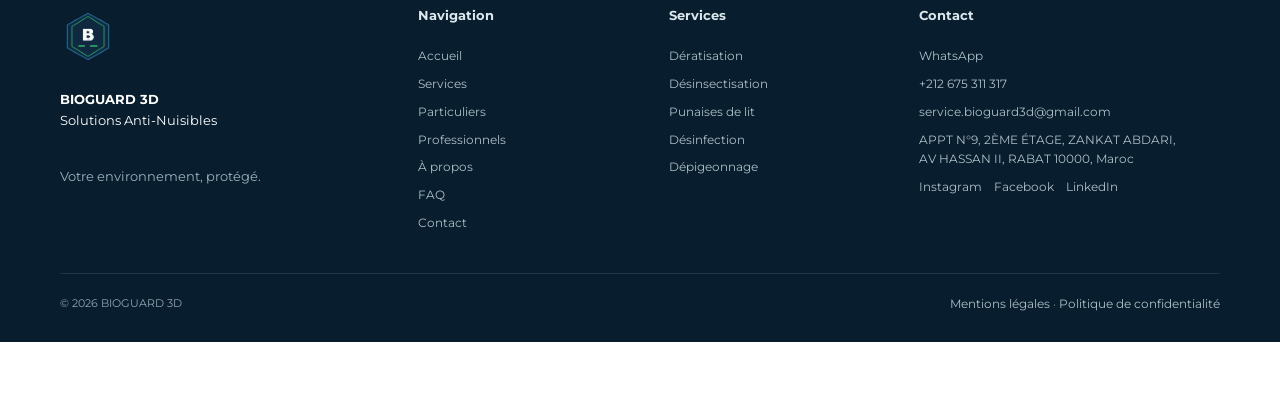
==== commit 0e9badc4: "V3.1: normalize URLs and social metadata (index.html)" ====
--- a/index.html
+++ b/index.html
@@ -71,7 +71,7 @@
       <a class="btn btn-primary nav-cta" href="#demande">Demander une intervention</a>
     </nav>
     <a class="btn btn-primary btn-sm head-call" href="tel:+212675311317" aria-label="Appeler BIOGUARD 3D">Appeler</a>
-    <a class="btn btn-wa btn-sm head-wa" href="#" data-wa aria-label="Contacter BIOGUARD 3D sur WhatsApp"><svg class="ico"><use href="#i-wa"/></svg>WhatsApp</a>
+    <a class="btn btn-wa btn-sm head-wa" href="https://wa.me/212675311317" data-wa aria-label="Contacter BIOGUARD 3D sur WhatsApp"><svg class="ico"><use href="#i-wa"/></svg>WhatsApp</a>
     <button class="menu-btn" type="button" aria-label="Ouvrir le menu" aria-expanded="false" aria-controls="nav"><span class="sr">Menu</span><i></i><i></i><i></i></button>
   </div>
 </header>
@@ -89,7 +89,7 @@
         <a class="btn btn-primary" href="#demande">Demander un diagnostic</a>
         <a class="btn btn-ghost-light" href="tel:+212675311317">Parler à un conseiller</a>
         <a class="hero-email" href="mailto:service.bioguard3d@gmail.com?subject=Demande%20de%20devis%20BIOGUARD%203D">Ou nous écrire par e-mail</a>
-        <a class="btn btn-ghost-light" href="#" data-wa><svg class="ico"><use href="#i-wa"/></svg>Nous contacter sur WhatsApp</a>
+        <a class="btn btn-ghost-light" href="https://wa.me/212675311317" data-wa><svg class="ico"><use href="#i-wa"/></svg>Nous contacter sur WhatsApp</a>
       </div>
       <p class="hero-note"><svg class="ico"><use href="#i-pin"/></svg>Basés à Rabat · Demandes étudiées partout au Maroc, déplacements selon faisabilité.</p>
     </div>
@@ -124,13 +124,13 @@
       <p>Chaque situation nécessite une approche adaptée. Nous identifions le problème, évaluons les zones concernées et proposons une intervention adaptée.</p>
     </div>
     <ul class="chips" role="list">
-      <li><a href="#" data-wa data-pest="Cafards"><svg class="ico"><use href="#i-bug"/></svg>Cafards</a></li>
-      <li><a href="#" data-wa data-pest="Rats et souris"><svg class="ico"><use href="#i-rat"/></svg>Rats &amp; souris</a></li>
-      <li><a href="#" data-wa data-pest="Punaises de lit"><svg class="ico"><use href="#i-bed"/></svg>Punaises de lit</a></li>
-      <li><a href="#" data-wa data-pest="Fourmis"><svg class="ico"><use href="#i-ant"/></svg>Fourmis</a></li>
-      <li><a href="#" data-wa data-pest="Insectes volants"><svg class="ico"><use href="#i-fly"/></svg>Insectes volants</a></li>
-      <li><a href="#" data-wa data-pest="Pigeons"><svg class="ico"><use href="#i-bird"/></svg>Pigeons</a></li>
-      <li><a href="#" data-wa data-pest="Désinfection"><svg class="ico"><use href="#i-drop"/></svg>Désinfection</a></li>
+      <li><a href="https://wa.me/212675311317" data-wa data-pest="Cafards"><svg class="ico"><use href="#i-bug"/></svg>Cafards</a></li>
+      <li><a href="https://wa.me/212675311317" data-wa data-pest="Rats et souris"><svg class="ico"><use href="#i-rat"/></svg>Rats &amp; souris</a></li>
+      <li><a href="https://wa.me/212675311317" data-wa data-pest="Punaises de lit"><svg class="ico"><use href="#i-bed"/></svg>Punaises de lit</a></li>
+      <li><a href="https://wa.me/212675311317" data-wa data-pest="Fourmis"><svg class="ico"><use href="#i-ant"/></svg>Fourmis</a></li>
+      <li><a href="https://wa.me/212675311317" data-wa data-pest="Insectes volants"><svg class="ico"><use href="#i-fly"/></svg>Insectes volants</a></li>
+      <li><a href="https://wa.me/212675311317" data-wa data-pest="Pigeons"><svg class="ico"><use href="#i-bird"/></svg>Pigeons</a></li>
+      <li><a href="https://wa.me/212675311317" data-wa data-pest="Désinfection"><svg class="ico"><use href="#i-drop"/></svg>Désinfection</a></li>
     </ul>
     <p class="small muted">Sélectionnez votre problème pour préparer directement votre message WhatsApp.</p>
     <div class="problem-cta"><div><strong>Vous ne savez pas quel nuisible vous avez ?</strong><p>Décrivez simplement les signes observés : nous vous orienterons vers la solution adaptée.</p></div><a class="btn btn-primary" href="#demande">Demander un diagnostic</a></div>
@@ -142,11 +142,11 @@
   <div class="container">
     <div class="head"><h2>Nos solutions</h2></div>
     <div class="grid services services-photo">
-      <a class="service-photo-card service-deratisation" href="deratisation.html" aria-label="Dératisation : découvrir nos solutions"><span class="service-photo-content"><strong>Dératisation</strong><span>Protection et traitement contre les rats et souris.</span></span><span class="service-photo-arrow" aria-hidden="true">→</span></a>
-      <a class="service-photo-card service-desinsectisation" href="desinsectisation.html" aria-label="Désinsectisation : découvrir nos solutions"><span class="service-photo-content"><strong>Désinsectisation</strong><span>Traitement adapté contre les insectes nuisibles.</span></span><span class="service-photo-arrow" aria-hidden="true">→</span></a>
-      <a class="service-photo-card service-punaises-de-lit" href="punaises-de-lit.html" aria-label="Punaises de lit : découvrir nos solutions"><span class="service-photo-content"><strong>Punaises de lit</strong><span>Traitement ciblé et conseils pour limiter la réinfestation.</span></span><span class="service-photo-arrow" aria-hidden="true">→</span></a>
-      <a class="service-photo-card service-desinfection" href="desinfection.html" aria-label="Désinfection : découvrir nos solutions"><span class="service-photo-content"><strong>Désinfection</strong><span>Solutions adaptées aux besoins des espaces concernés.</span></span><span class="service-photo-arrow" aria-hidden="true">→</span></a>
-      <a class="service-photo-card service-depigeonnage" href="depigeonnage.html" aria-label="Dépigeonnage : découvrir nos solutions"><span class="service-photo-content"><strong>Dépigeonnage</strong><span>Solutions pour limiter les nuisances liées aux pigeons.</span></span><span class="service-photo-arrow" aria-hidden="true">→</span></a>
+      <a class="service-photo-card service-deratisation" href="/deratisation" aria-label="Dératisation : découvrir nos solutions"><span class="service-photo-content"><strong>Dératisation</strong><span>Protection et traitement contre les rats et souris.</span></span><span class="service-photo-arrow" aria-hidden="true">→</span></a>
+      <a class="service-photo-card service-desinsectisation" href="/desinsectisation" aria-label="Désinsectisation : découvrir nos solutions"><span class="service-photo-content"><strong>Désinsectisation</strong><span>Traitement adapté contre les insectes nuisibles.</span></span><span class="service-photo-arrow" aria-hidden="true">→</span></a>
+      <a class="service-photo-card service-punaises-de-lit" href="/punaises-de-lit" aria-label="Punaises de lit : découvrir nos solutions"><span class="service-photo-content"><strong>Punaises de lit</strong><span>Traitement ciblé et conseils pour limiter la réinfestation.</span></span><span class="service-photo-arrow" aria-hidden="true">→</span></a>
+      <a class="service-photo-card service-desinfection" href="/desinfection" aria-label="Désinfection : découvrir nos solutions"><span class="service-photo-content"><strong>Désinfection</strong><span>Solutions adaptées aux besoins des espaces concernés.</span></span><span class="service-photo-arrow" aria-hidden="true">→</span></a>
+      <a class="service-photo-card service-depigeonnage" href="/depigeonnage" aria-label="Dépigeonnage : découvrir nos solutions"><span class="service-photo-content"><strong>Dépigeonnage</strong><span>Solutions pour limiter les nuisances liées aux pigeons.</span></span><span class="service-photo-arrow" aria-hidden="true">→</span></a>
       <a class="service-photo-card service-professionnels" href="#professionnels" aria-label="Solutions pour professionnels : découvrir nos solutions"><span class="service-photo-content"><strong>Solutions pour professionnels</strong><span>Restaurants, hôtels, commerces et industries.</span></span><span class="service-photo-arrow" aria-hidden="true">→</span></a>
     </div>
   </div>
@@ -167,7 +167,7 @@
       <p class="tag">Professionnels</p>
       <h2>Votre activité, notre vigilance.</h2>
       <p>Restaurants, hôtels, commerces, bureaux et établissements : des solutions adaptées aux contraintes de votre activité.</p>
-      <a class="btn btn-primary" href="#" data-wa data-pest="Solutions professionnelles">Solutions pour professionnels</a>
+      <a class="btn btn-primary" href="https://wa.me/212675311317" data-wa data-pest="Solutions professionnelles">Solutions pour professionnels</a>
     </article>
   </div>
 </section>
@@ -243,7 +243,7 @@
   </div>
 </section>
 
-<section class="section alt v2-pages" aria-labelledby="v2-services-title"><div class="container"><div class="head"><p class="eyebrow">Nos expertises</p><h2 id="v2-services-title">Des solutions pour chaque besoin</h2><p>Découvrez notre approche et contactez-nous directement pour une évaluation adaptée.</p></div><div class="v2-link-grid"><a href="deratisation.html">Dératisation <span>Rats & souris →</span></a><a href="desinsectisation.html">Désinsectisation <span>Insectes & cafards →</span></a><a href="punaises-de-lit.html">Punaises de lit <span>Traitement ciblé →</span></a><a href="desinfection.html">Désinfection <span>Hygiène des locaux →</span></a><a href="depigeonnage.html">Dépigeonnage <span>Prévention →</span></a></div></div></section><section class="section v2-pages" aria-labelledby="v2-b2b-title"><div class="container"><div class="head"><p class="eyebrow">Protection des professionnels</p><h2 id="v2-b2b-title">Une approche adaptée à votre activité</h2><p>Échanges directs, interventions adaptées et suivi documentaire selon les prestations convenues.</p></div><div class="v2-link-grid"><a class="v2-sector-link" href="restaurants-cafes.html"><img src="images/restaurants.webp" alt="Restaurants & cafés — intervention anti-nuisibles, visuel illustratif" loading="lazy" decoding="async" width="640" height="500"><span class="v2-sector-label"><strong>Restaurants & cafés</strong><span>Hygiène et prévention →</span></span></a><a class="v2-sector-link" href="hotels-riads.html"><img src="images/hotels.webp" alt="Hôtels & riads — intervention anti-nuisibles, visuel illustratif" loading="lazy" decoding="async" width="640" height="500"><span class="v2-sector-label"><strong>Hôtels & riads</strong><span>Discrétion et suivi →</span></span></a><a class="v2-sector-link" href="boulangeries-patisseries.html"><img src="images/boulangeries.webp" alt="Boulangeries & pâtisseries — intervention anti-nuisibles, visuel illustratif" loading="lazy" decoding="async" width="640" height="500"><span class="v2-sector-label"><strong>Boulangeries & pâtisseries</strong><span>Production et stocks →</span></span></a><a class="v2-sector-link" href="industries-agroalimentaires.html"><img src="images/industries-agroalimentaires.webp" alt="Industries agroalimentaires — intervention anti-nuisibles, visuel illustratif" loading="lazy" decoding="async" width="640" height="500"><span class="v2-sector-label"><strong>Industries agroalimentaires</strong><span>Prévention structurée →</span></span></a></div></div></section>
+<section class="section alt v2-pages" aria-labelledby="v2-services-title"><div class="container"><div class="head"><p class="eyebrow">Nos expertises</p><h2 id="v2-services-title">Des solutions pour chaque besoin</h2><p>Découvrez notre approche et contactez-nous directement pour une évaluation adaptée.</p></div><div class="v2-link-grid"><a href="/deratisation">Dératisation <span>Rats & souris →</span></a><a href="/desinsectisation">Désinsectisation <span>Insectes & cafards →</span></a><a href="/punaises-de-lit">Punaises de lit <span>Traitement ciblé →</span></a><a href="/desinfection">Désinfection <span>Hygiène des locaux →</span></a><a href="/depigeonnage">Dépigeonnage <span>Prévention →</span></a></div></div></section><section class="section v2-pages" aria-labelledby="v2-b2b-title"><div class="container"><div class="head"><p class="eyebrow">Protection des professionnels</p><h2 id="v2-b2b-title">Une approche adaptée à votre activité</h2><p>Échanges directs, interventions adaptées et suivi documentaire selon les prestations convenues.</p></div><div class="v2-link-grid"><a class="v2-sector-link" href="/restaurants-cafes"><img src="images/restaurants.webp" alt="Restaurants & cafés — intervention anti-nuisibles, visuel illustratif" loading="lazy" decoding="async" width="640" height="500"><span class="v2-sector-label"><strong>Restaurants & cafés</strong><span>Hygiène et prévention →</span></span></a><a class="v2-sector-link" href="/hotels-riads"><img src="images/hotels.webp" alt="Hôtels & riads — intervention anti-nuisibles, visuel illustratif" loading="lazy" decoding="async" width="640" height="500"><span class="v2-sector-label"><strong>Hôtels & riads</strong><span>Discrétion et suivi →</span></span></a><a class="v2-sector-link" href="/boulangeries-patisseries"><img src="images/boulangeries.webp" alt="Boulangeries & pâtisseries — intervention anti-nuisibles, visuel illustratif" loading="lazy" decoding="async" width="640" height="500"><span class="v2-sector-label"><strong>Boulangeries & pâtisseries</strong><span>Production et stocks →</span></span></a><a class="v2-sector-link" href="/industries-agroalimentaires"><img src="images/industries-agroalimentaires.webp" alt="Industries agroalimentaires — intervention anti-nuisibles, visuel illustratif" loading="lazy" decoding="async" width="640" height="500"><span class="v2-sector-label"><strong>Industries agroalimentaires</strong><span>Prévention structurée →</span></span></a></div></div></section>
 <!-- FINAL CTA -->
 <section class="final" id="contact">
   <div class="container final-in">
@@ -251,7 +251,7 @@
     <p>Décrivez-nous votre situation et notre équipe vous orientera vers la solution adaptée.</p>
     <div class="actions center">
       <a class="btn btn-primary" href="tel:+212675311317">Appeler maintenant</a>
-      <a class="btn btn-ghost-light" href="#" data-wa><svg class="ico"><use href="#i-wa"/></svg>WhatsApp</a>
+      <a class="btn btn-ghost-light" href="https://wa.me/212675311317" data-wa><svg class="ico"><use href="#i-wa"/></svg>WhatsApp</a>
     </div>
     <p class="final-mail"><svg class="ico"><use href="#i-mail"/></svg><a href="mailto:service.bioguard3d@gmail.com">service.bioguard3d@gmail.com</a></p>
   </div>
@@ -270,10 +270,10 @@
       <a href="#top">Accueil</a><a href="#services">Services</a><a href="#particuliers">Particuliers</a><a href="#professionnels">Professionnels</a><a href="#a-propos">À propos</a><a href="#faq">FAQ</a><a href="#contact">Contact</a>
     </nav>
     <nav aria-label="Services"><h3>Services</h3>
-      <a href="#services">Dératisation</a><a href="#services">Désinsectisation</a><a href="#services">Punaises de lit</a><a href="#services">Désinfection</a><a href="#services">Dépigeonnage</a>
+      <a href="/deratisation">Dératisation</a><a href="/desinsectisation">Désinsectisation</a><a href="/punaises-de-lit">Punaises de lit</a><a href="/desinfection">Désinfection</a><a href="/depigeonnage">Dépigeonnage</a>
     </nav>
     <div><h3>Contact</h3>
-      <a href="#" data-wa>WhatsApp</a>
+      <a href="https://wa.me/212675311317" data-wa>WhatsApp</a>
       <a href="tel:+212675311317">+212 675 311 317</a>
       <a href="mailto:service.bioguard3d@gmail.com">service.bioguard3d@gmail.com</a>
       <address>APPT N°9, 2ÈME ÉTAGE, ZANKAT ABDARI,<br>AV HASSAN II, RABAT 10000, Maroc</address>
@@ -287,11 +287,11 @@
   <div class="container legal">
     <span>© <span id="year">2026</span> BIOGUARD 3D</span>
     <!-- TODO: créer les pages légales avant la mise en ligne -->
-    <span><a href="mentions-legales.html">Mentions légales</a> · <a href="politique-de-confidentialite.html">Politique de confidentialité</a></span>
+    <span><a href="/mentions-legales">Mentions légales</a> · <a href="/politique-de-confidentialite">Politique de confidentialité</a></span>
   </div>
 </footer>
 
-<div class="contact-dock" aria-label="Contact rapide BIOGUARD 3D"><a class="dock-call" href="tel:+212675311317" aria-label="Appeler BIOGUARD 3D">☎ <span>Appeler</span></a><a class="dock-wa" href="#" data-wa aria-label="Écrire à BIOGUARD 3D sur WhatsApp"><svg class="ico"><use href="#i-wa"/></svg><span>WhatsApp</span></a></div>
+<div class="contact-dock" aria-label="Contact rapide BIOGUARD 3D"><a class="dock-call" href="tel:+212675311317" aria-label="Appeler BIOGUARD 3D">☎ <span>Appeler</span></a><a class="dock-wa" href="https://wa.me/212675311317" data-wa aria-label="Écrire à BIOGUARD 3D sur WhatsApp"><svg class="ico"><use href="#i-wa"/></svg><span>WhatsApp</span></a></div>
 
 <script src="script.js" defer></script>
 </body>
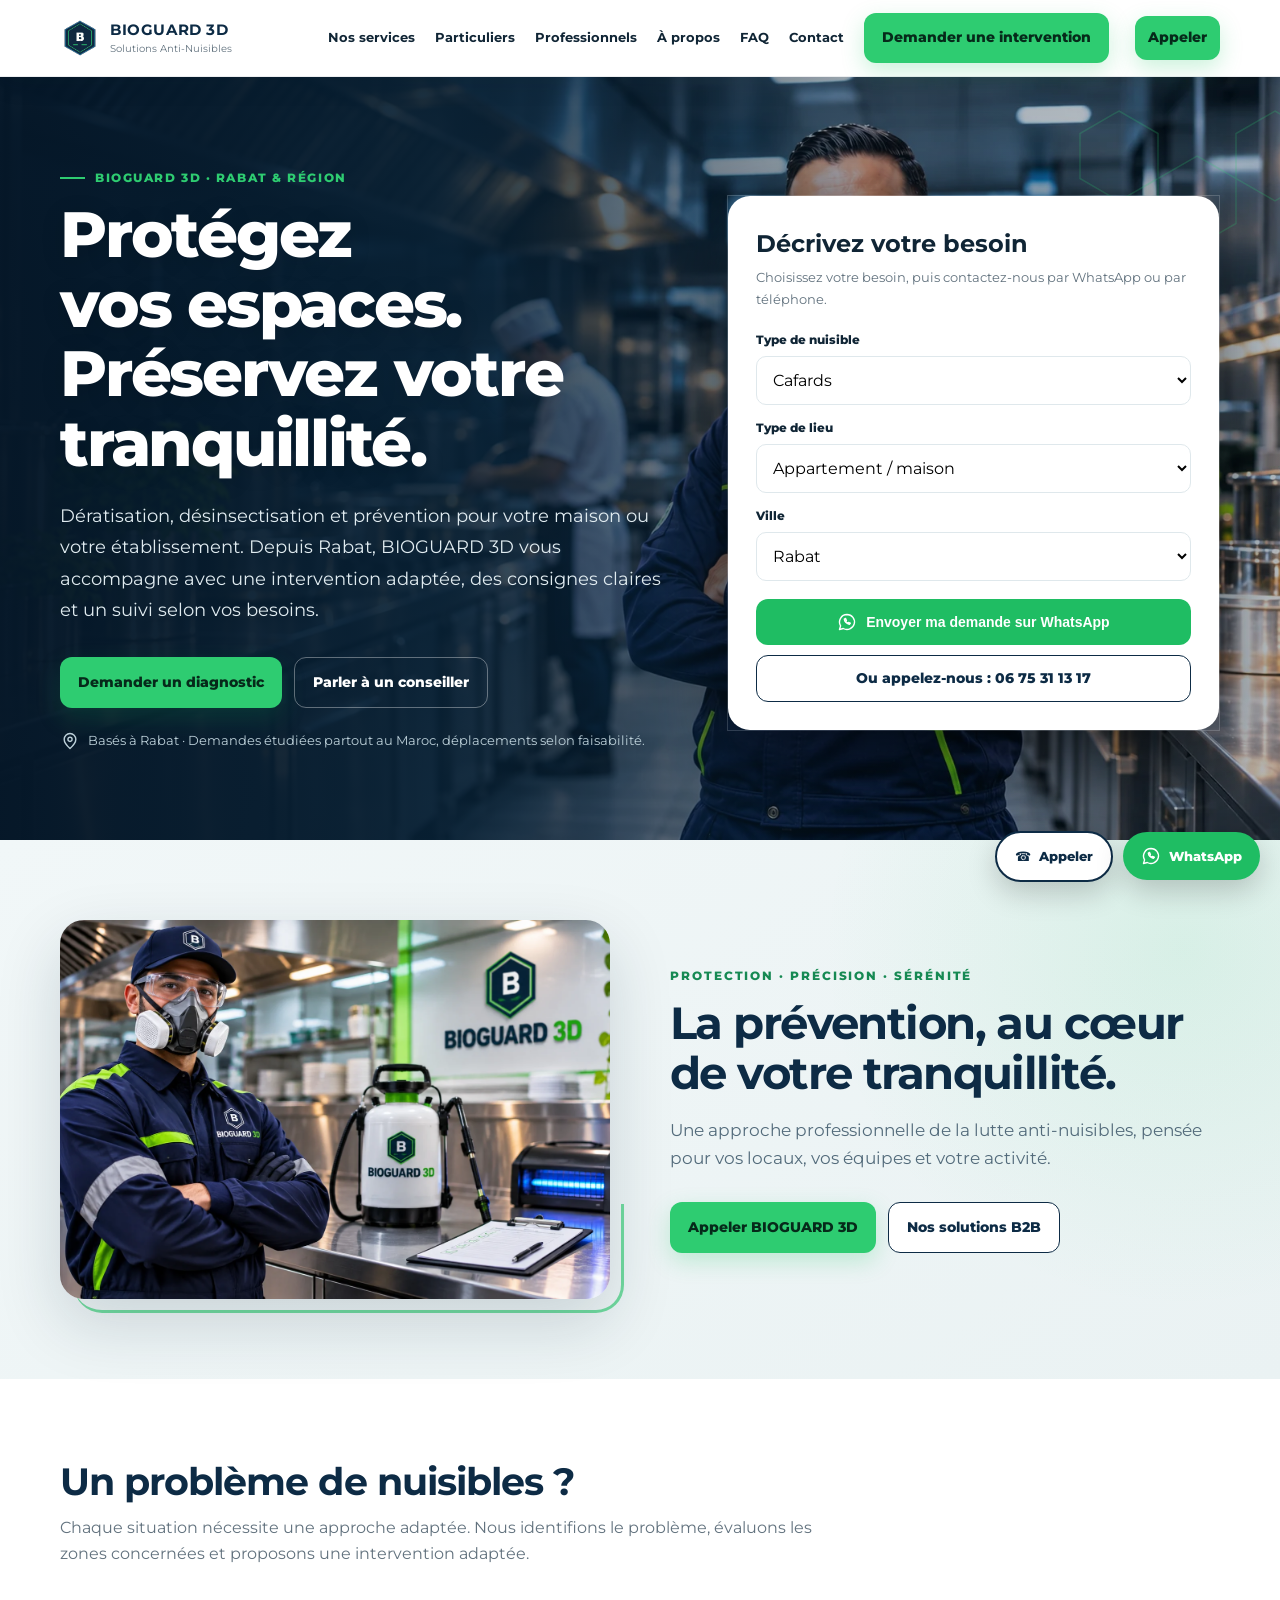
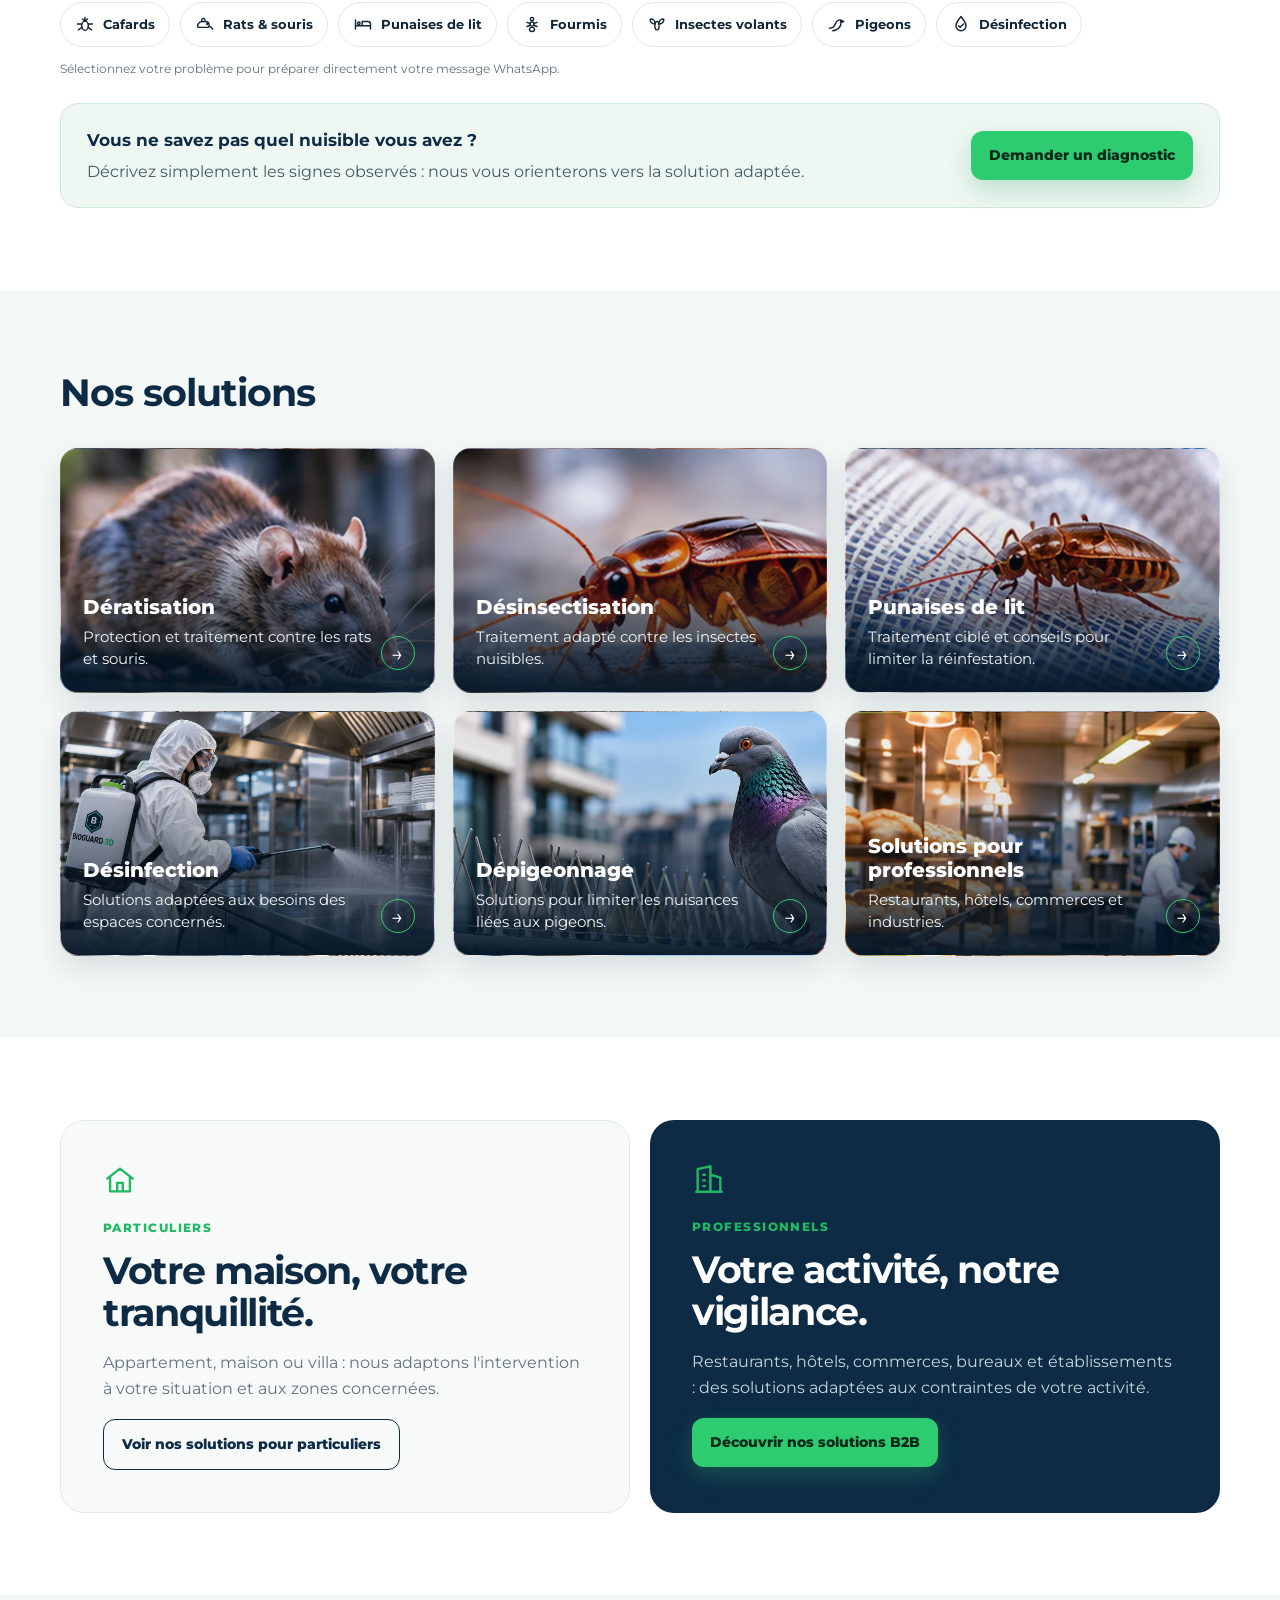
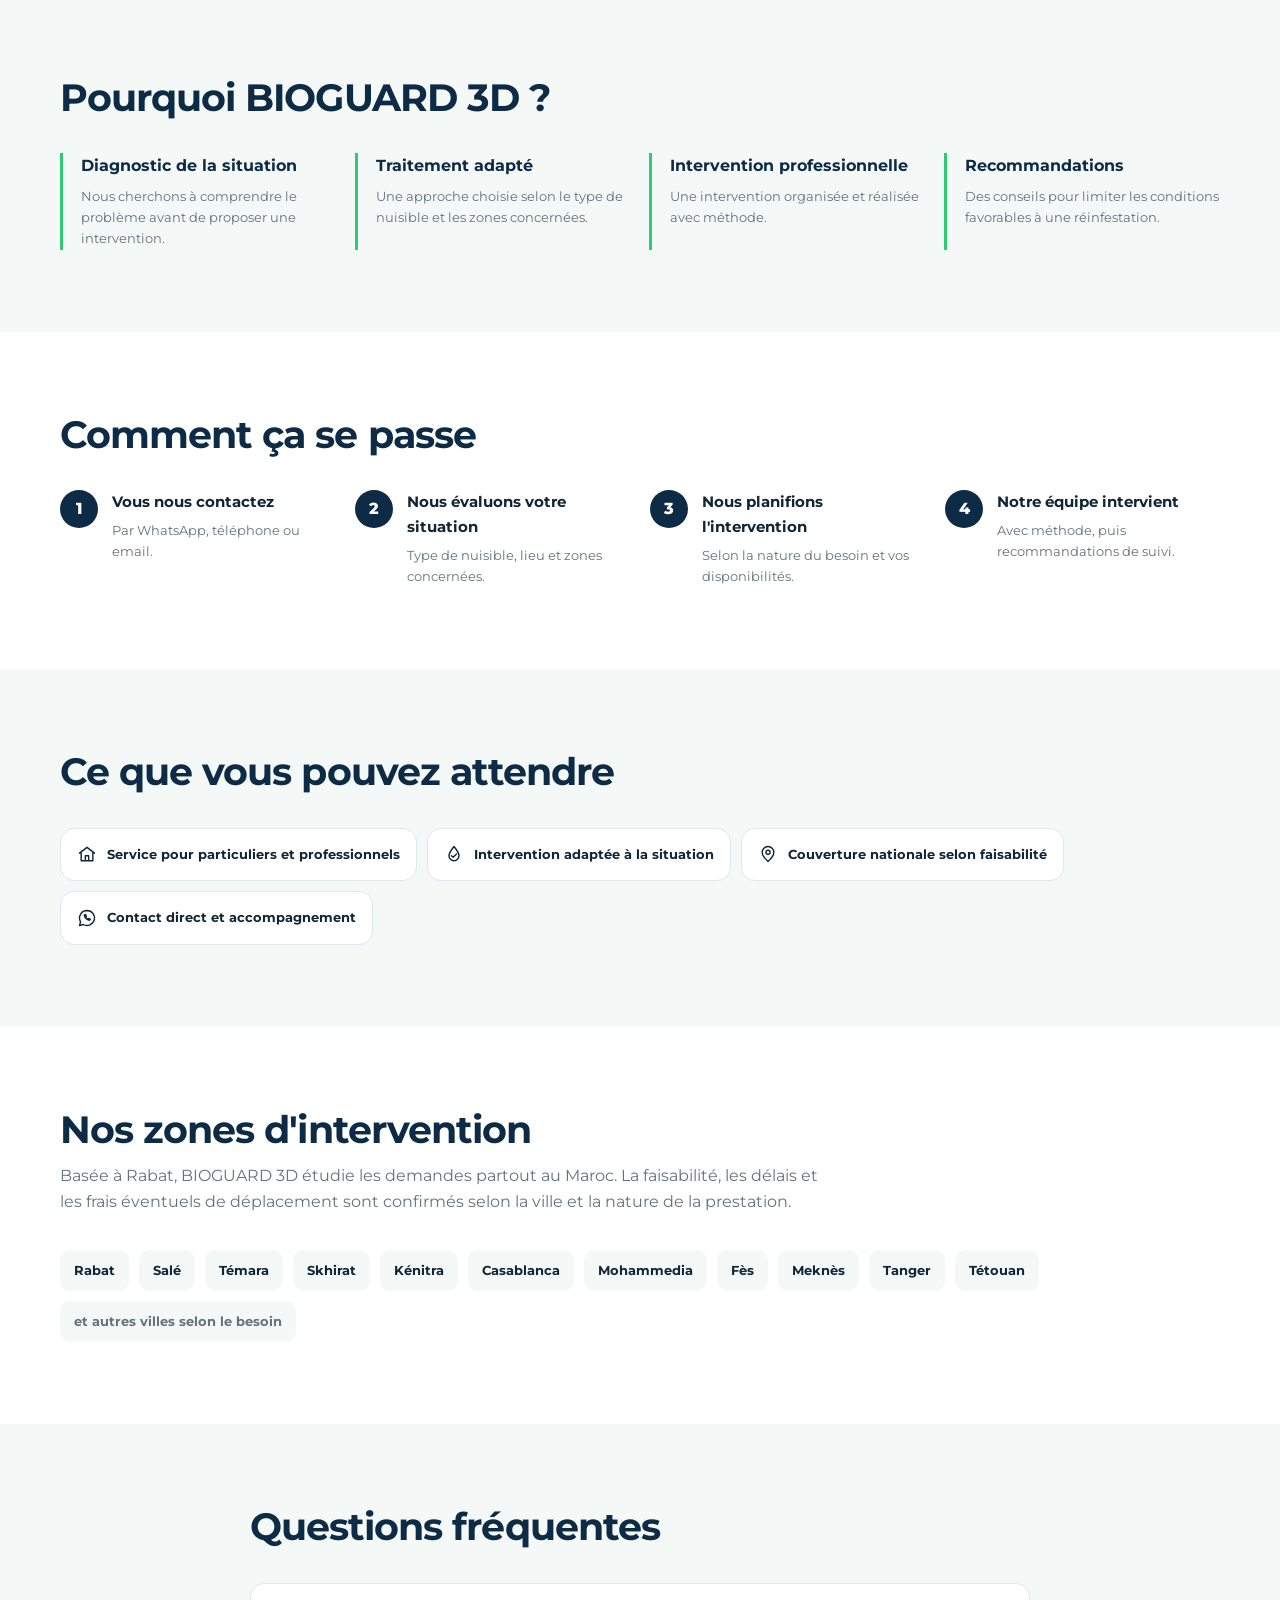
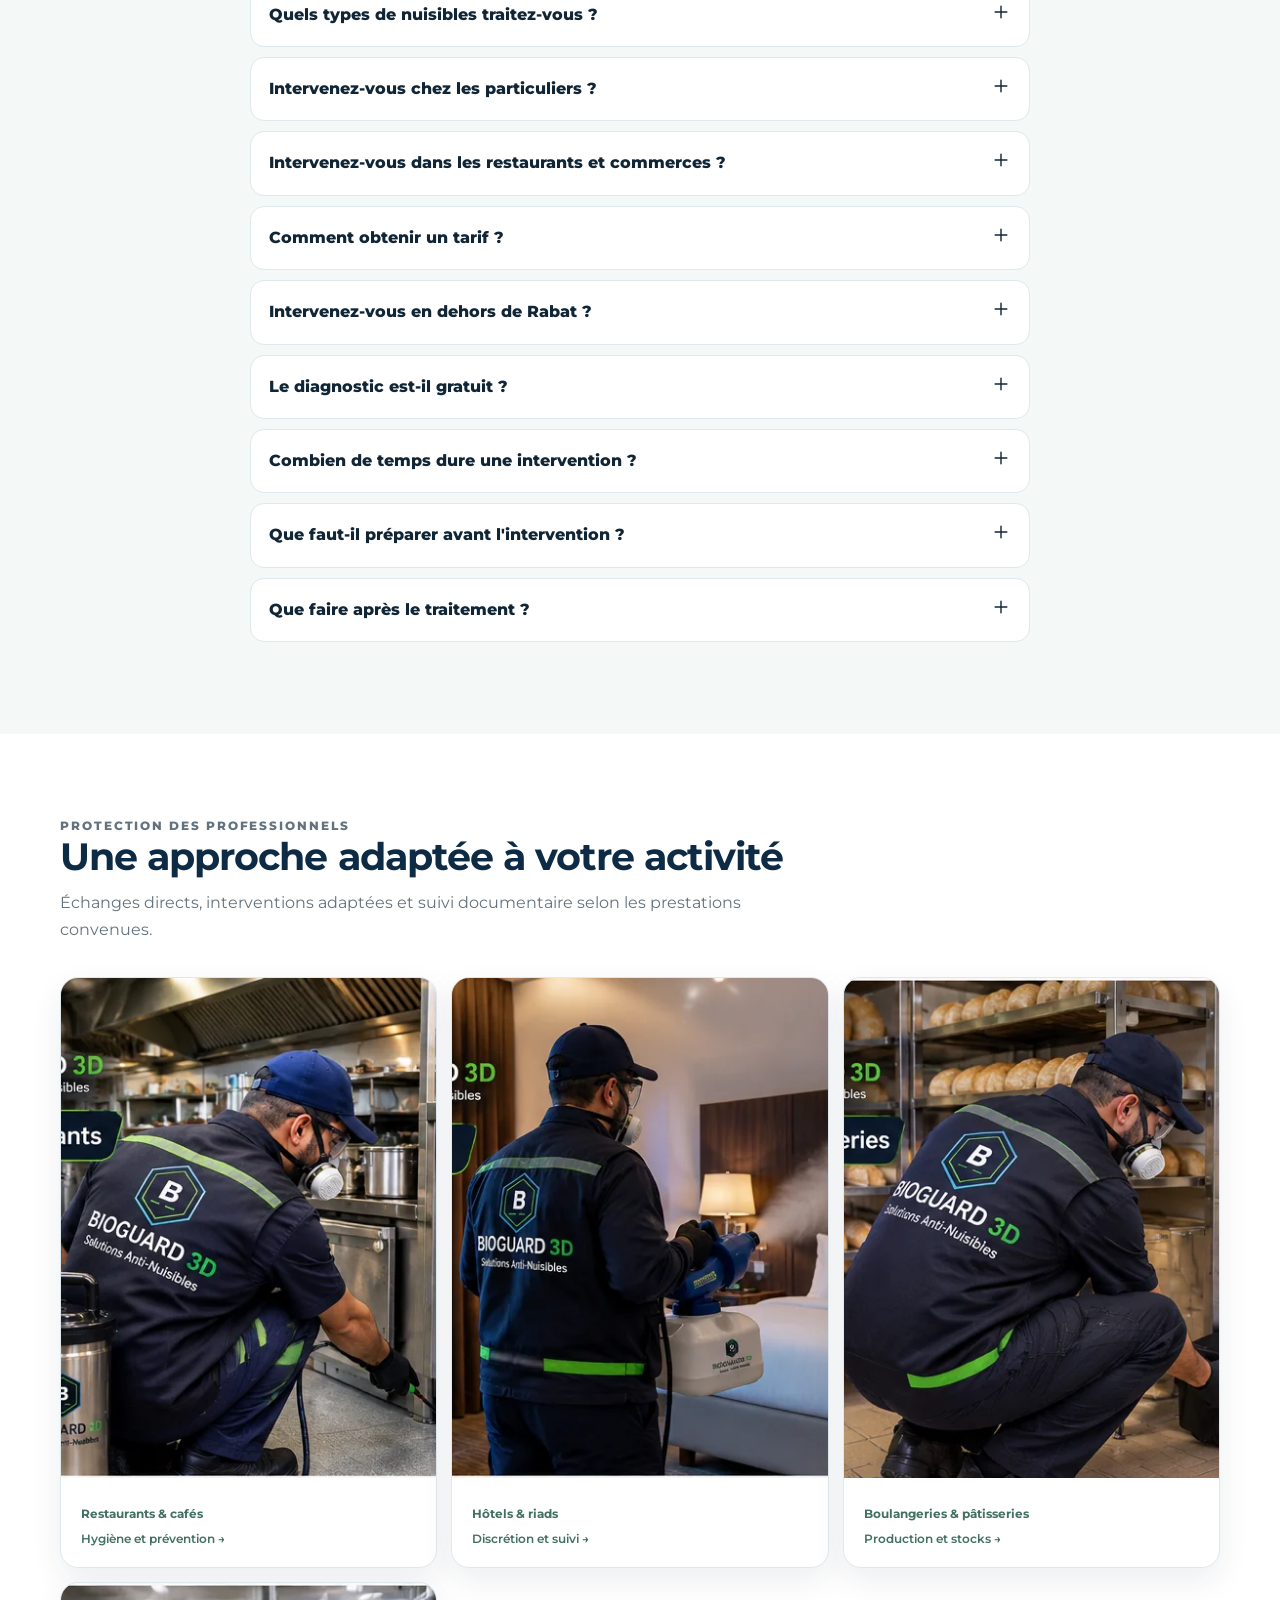
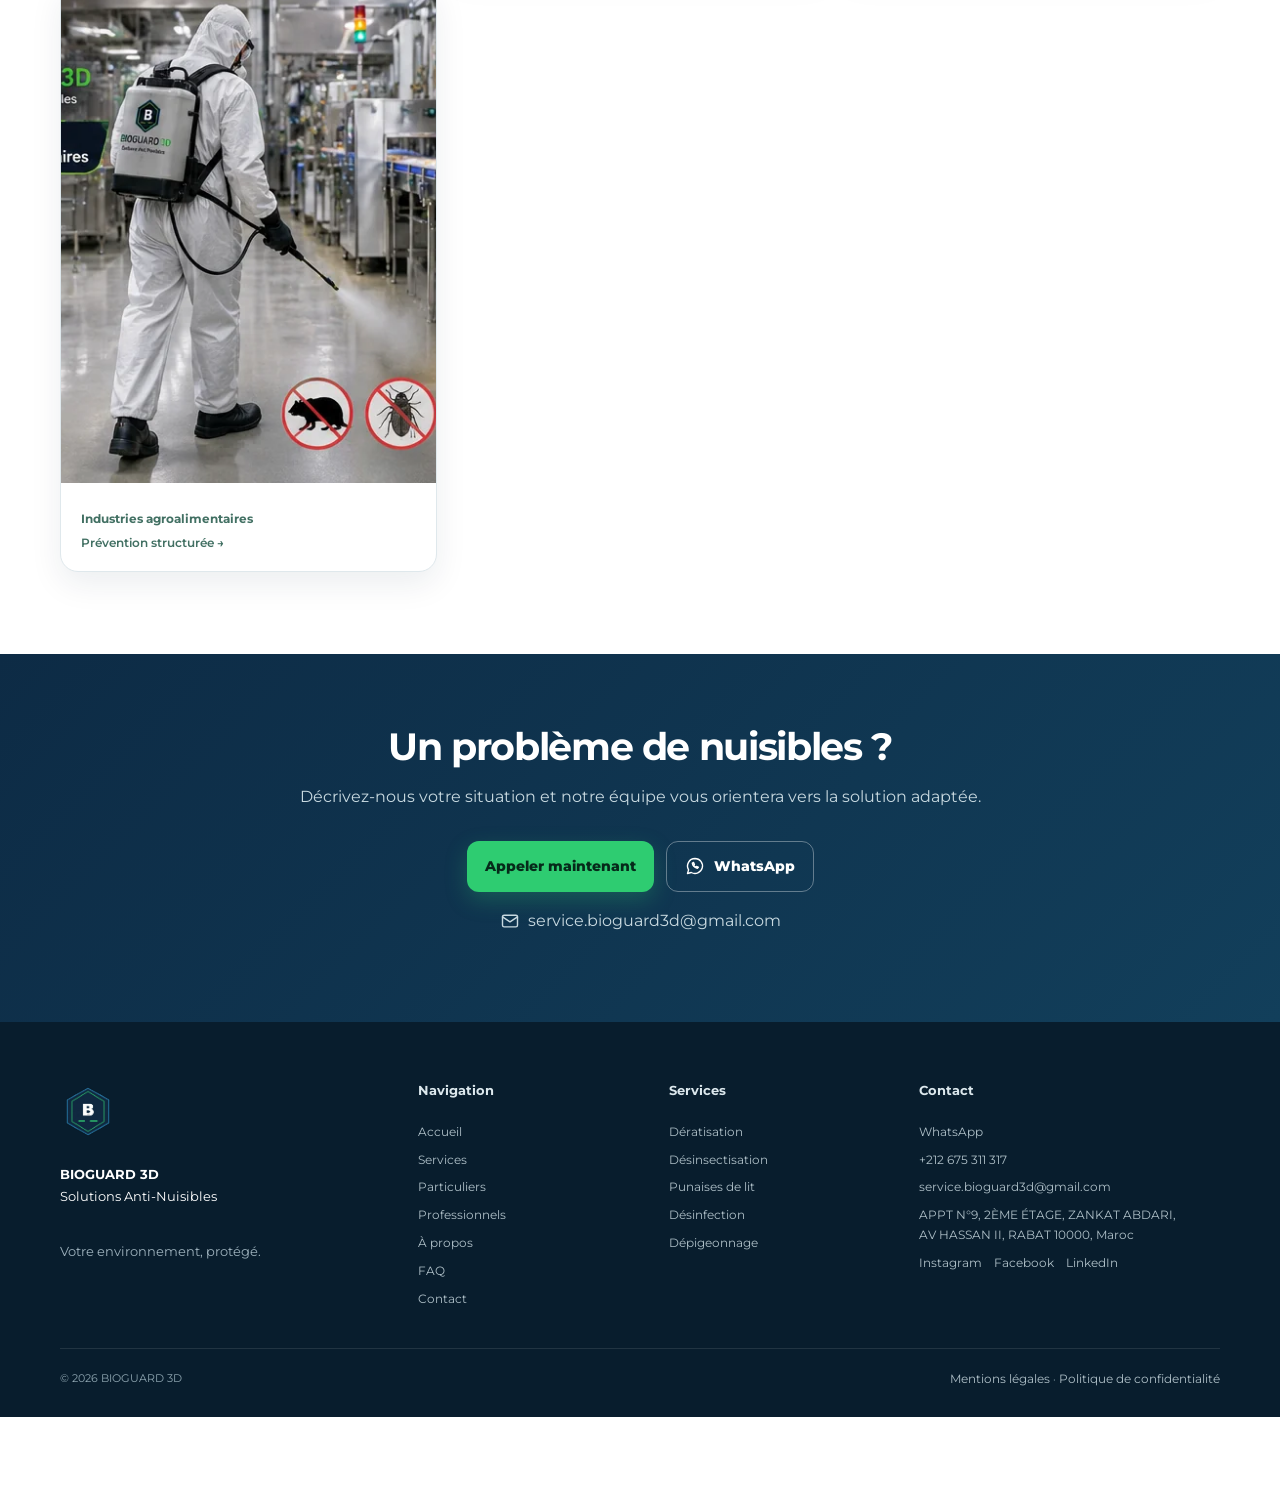
==== commit 2e1ccecc: "V3.2: refine homepage positioning and lead qualification" ====
--- a/index.html
+++ b/index.html
@@ -3,8 +3,8 @@
 <head>
 <meta charset="utf-8">
 <meta name="viewport" content="width=device-width, initial-scale=1">
-<title>BIOGUARD 3D | Dératisation & Désinsectisation au Maroc</title>
-<meta name="description" content="BIOGUARD 3D accompagne particuliers et professionnels partout au Maroc, depuis Rabat : dératisation, désinsectisation, désinfection et dépigeonnage.">
+<title>Dératisation & Désinsectisation à Rabat | BIOGUARD 3D</title>
+<meta name="description" content="BIOGUARD 3D à Rabat : dératisation, désinsectisation, punaises de lit, désinfection et dépigeonnage pour particuliers et professionnels. Demandez votre devis.">
 <!-- Domaine officiel BIOGUARD 3D -->
 <link rel="canonical" href="https://bioguard3d.com/">
 <meta name="theme-color" content="#0D2B45"><link rel="icon" type="image/svg+xml" href="favicon-mark.svg?v=6">
@@ -14,7 +14,7 @@
 <meta property="og:type" content="website">
 <meta property="og:locale" content="fr_MA">
 <meta property="og:site_name" content="BIOGUARD 3D">
-<meta property="og:title" content="BIOGUARD 3D | Solutions Anti-Nuisibles au Maroc">
+<meta property="og:title" content="BIOGUARD 3D | Solutions Anti-Nuisibles à Rabat">
 <meta property="og:description" content="Dératisation, désinsectisation, désinfection et dépigeonnage pour particuliers et professionnels à Rabat et au Maroc.">
 <meta property="og:url" content="https://bioguard3d.com/">
 <meta property="og:image" content="https://bioguard3d.com/bioguard3d-og-premium.jpg">
@@ -22,7 +22,7 @@
 <meta property="og:image:height" content="630">
 <meta name="twitter:card" content="summary_large_image">
 <meta name="color-scheme" content="light">
-<meta name="twitter:title" content="BIOGUARD 3D | Solutions Anti-Nuisibles au Maroc">
+<meta name="twitter:title" content="BIOGUARD 3D | Solutions Anti-Nuisibles à Rabat">
 <meta name="twitter:description" content="Dératisation, désinsectisation, désinfection et dépigeonnage pour particuliers et professionnels à Rabat et au Maroc.">
 <meta name="twitter:image" content="https://bioguard3d.com/bioguard3d-og-premium.jpg">
 <link rel="preconnect" href="https://fonts.googleapis.com">
@@ -30,7 +30,7 @@
 <link rel="stylesheet" href="https://fonts.googleapis.com/css2?family=Montserrat:wght@400;500;600;700;800&display=swap">
 <link rel="stylesheet" href="style.css">
 <script type="application/ld+json">
-{"@context":"https://schema.org","@type":"LocalBusiness","name":"BIOGUARD 3D","description":"Solutions Anti-Nuisibles","telephone":"+212675311317","email":"service.bioguard3d@gmail.com","address":{"@type":"PostalAddress","streetAddress":"APPT N°9, 2ÈME ÉTAGE, ZANKAT ABDARI, AV HASSAN II","addressLocality":"Rabat","postalCode":"10000","addressCountry":"MA"},"sameAs":["https://www.facebook.com/bioguard3d/","https://www.instagram.com/bioguard3d/","https://www.linkedin.com/in/bioguard-3d-2ab61741a"]}
+{"@context":"https://schema.org","@type":"LocalBusiness","name":"BIOGUARD 3D","url":"https://bioguard3d.com/","description":"Solutions Anti-Nuisibles","telephone":"+212675311317","email":"service.bioguard3d@gmail.com","address":{"@type":"PostalAddress","streetAddress":"APPT N°9, 2ÈME ÉTAGE, ZANKAT ABDARI, AV HASSAN II","addressLocality":"Rabat","postalCode":"10000","addressCountry":"MA"},"sameAs":["https://www.facebook.com/bioguard3d/","https://www.instagram.com/bioguard3d/","https://www.linkedin.com/in/bioguard-3d-2ab61741a"]}
 </script>
 </head>
 <body>
@@ -82,14 +82,14 @@
 <section class="hero">
   <div class="container hero-grid">
     <div class="hero-copy">
-      <p class="eyebrow">BIOGUARD 3D · Partout au Maroc</p>
-      <h1>Protégez votre établissement contre les nuisibles.</h1>
-      <p class="lead">Dératisation, désinsectisation et solutions de prévention pour professionnels et particuliers partout au Maroc. Basés à Rabat, nous organisons les interventions selon votre ville et la nature du besoin.</p>
+      <p class="eyebrow">BIOGUARD 3D · Rabat & région</p>
+      <h1>Protégez vos espaces. Préservez votre tranquillité.</h1>
+      <p class="lead">Dératisation, désinsectisation et prévention pour votre maison ou votre établissement. Depuis Rabat, BIOGUARD 3D vous accompagne avec une intervention adaptée, des consignes claires et un suivi selon vos besoins.</p>
       <div class="actions">
         <a class="btn btn-primary" href="#demande">Demander un diagnostic</a>
         <a class="btn btn-ghost-light" href="tel:+212675311317">Parler à un conseiller</a>
-        <a class="hero-email" href="mailto:service.bioguard3d@gmail.com?subject=Demande%20de%20devis%20BIOGUARD%203D">Ou nous écrire par e-mail</a>
-        <a class="btn btn-ghost-light" href="https://wa.me/212675311317" data-wa><svg class="ico"><use href="#i-wa"/></svg>Nous contacter sur WhatsApp</a>
+        
+        
       </div>
       <p class="hero-note"><svg class="ico"><use href="#i-pin"/></svg>Basés à Rabat · Demandes étudiées partout au Maroc, déplacements selon faisabilité.</p>
     </div>
@@ -104,9 +104,9 @@
         <select id="q-pest" name="pest">
           <option>Cafards</option><option>Rats et souris</option><option>Punaises de lit</option><option>Fourmis</option><option>Insectes volants</option><option>Pigeons</option><option>Désinfection</option><option>Autre / je ne sais pas</option>
         </select>
-        <label for="q-city">Ville</label>
+        <label for="q-place">Type de lieu</label><select id="q-place" name="place"><option>Appartement / maison</option><option>Restaurant / café</option><option>Hôtel / riad</option><option>Boulangerie / pâtisserie</option><option>Local professionnel / industrie</option><option>Autre</option></select><label for="q-city">Ville</label>
         <select id="q-city" name="city">
-          <option>Rabat</option><option>Salé</option><option>Témara</option><option>Kénitra</option><option>Casablanca</option><option>Mohammedia</option><option>Fès</option><option>Meknès</option><option>Tanger</option><option>Tétouan</option><option>Autre ville au Maroc</option>
+          <option>Rabat</option><option>Salé</option><option>Témara</option><option>Skhirat</option><option>Kénitra</option><option>Casablanca</option><option>Mohammedia</option><option>Fès</option><option>Meknès</option><option>Tanger</option><option>Tétouan</option><option>Autre ville au Maroc</option>
         </select>
         <button class="btn btn-wa btn-block" type="submit"><svg class="ico"><use href="#i-wa"/></svg>Envoyer ma demande sur WhatsApp</button>
         <a class="btn btn-outline btn-block quick-call" href="tel:+212675311317">Ou appelez-nous : 06 75 31 13 17</a>
@@ -167,7 +167,7 @@
       <p class="tag">Professionnels</p>
       <h2>Votre activité, notre vigilance.</h2>
       <p>Restaurants, hôtels, commerces, bureaux et établissements : des solutions adaptées aux contraintes de votre activité.</p>
-      <a class="btn btn-primary" href="https://wa.me/212675311317" data-wa data-pest="Solutions professionnelles">Solutions pour professionnels</a>
+      <a class="btn btn-primary" href="#secteurs">Découvrir nos solutions B2B</a>
     </article>
   </div>
 </section>
@@ -220,7 +220,7 @@
       <p>Basée à Rabat, BIOGUARD 3D étudie les demandes partout au Maroc. La faisabilité, les délais et les frais éventuels de déplacement sont confirmés selon la ville et la nature de la prestation.</p>
     </div>
     <ul class="cities" role="list">
-      <li>Rabat</li><li>Salé</li><li>Témara</li><li>Kénitra</li><li>Casablanca</li><li>Mohammedia</li><li>Fès</li><li>Meknès</li><li>Tanger</li><li>Tétouan</li><li class="soft">et autres villes selon le besoin</li>
+      <li>Rabat</li><li>Salé</li><li>Témara</li><li>Skhirat</li><li>Kénitra</li><li>Casablanca</li><li>Mohammedia</li><li>Fès</li><li>Meknès</li><li>Tanger</li><li>Tétouan</li><li class="soft">et autres villes selon le besoin</li>
     </ul>
   </div>
 </section>
@@ -243,7 +243,7 @@
   </div>
 </section>
 
-<section class="section alt v2-pages" aria-labelledby="v2-services-title"><div class="container"><div class="head"><p class="eyebrow">Nos expertises</p><h2 id="v2-services-title">Des solutions pour chaque besoin</h2><p>Découvrez notre approche et contactez-nous directement pour une évaluation adaptée.</p></div><div class="v2-link-grid"><a href="/deratisation">Dératisation <span>Rats & souris →</span></a><a href="/desinsectisation">Désinsectisation <span>Insectes & cafards →</span></a><a href="/punaises-de-lit">Punaises de lit <span>Traitement ciblé →</span></a><a href="/desinfection">Désinfection <span>Hygiène des locaux →</span></a><a href="/depigeonnage">Dépigeonnage <span>Prévention →</span></a></div></div></section><section class="section v2-pages" aria-labelledby="v2-b2b-title"><div class="container"><div class="head"><p class="eyebrow">Protection des professionnels</p><h2 id="v2-b2b-title">Une approche adaptée à votre activité</h2><p>Échanges directs, interventions adaptées et suivi documentaire selon les prestations convenues.</p></div><div class="v2-link-grid"><a class="v2-sector-link" href="/restaurants-cafes"><img src="images/restaurants.webp" alt="Restaurants & cafés — intervention anti-nuisibles, visuel illustratif" loading="lazy" decoding="async" width="640" height="500"><span class="v2-sector-label"><strong>Restaurants & cafés</strong><span>Hygiène et prévention →</span></span></a><a class="v2-sector-link" href="/hotels-riads"><img src="images/hotels.webp" alt="Hôtels & riads — intervention anti-nuisibles, visuel illustratif" loading="lazy" decoding="async" width="640" height="500"><span class="v2-sector-label"><strong>Hôtels & riads</strong><span>Discrétion et suivi →</span></span></a><a class="v2-sector-link" href="/boulangeries-patisseries"><img src="images/boulangeries.webp" alt="Boulangeries & pâtisseries — intervention anti-nuisibles, visuel illustratif" loading="lazy" decoding="async" width="640" height="500"><span class="v2-sector-label"><strong>Boulangeries & pâtisseries</strong><span>Production et stocks →</span></span></a><a class="v2-sector-link" href="/industries-agroalimentaires"><img src="images/industries-agroalimentaires.webp" alt="Industries agroalimentaires — intervention anti-nuisibles, visuel illustratif" loading="lazy" decoding="async" width="640" height="500"><span class="v2-sector-label"><strong>Industries agroalimentaires</strong><span>Prévention structurée →</span></span></a></div></div></section>
+<section class="section v2-pages" id="secteurs" aria-labelledby="v2-b2b-title"><div class="container"><div class="head"><p class="eyebrow">Protection des professionnels</p><h2 id="v2-b2b-title">Une approche adaptée à votre activité</h2><p>Échanges directs, interventions adaptées et suivi documentaire selon les prestations convenues.</p></div><div class="v2-link-grid"><a class="v2-sector-link" href="/restaurants-cafes"><img src="images/restaurants.webp" alt="Restaurants & cafés — intervention anti-nuisibles, visuel illustratif" loading="lazy" decoding="async" width="640" height="500"><span class="v2-sector-label"><strong>Restaurants & cafés</strong><span>Hygiène et prévention →</span></span></a><a class="v2-sector-link" href="/hotels-riads"><img src="images/hotels.webp" alt="Hôtels & riads — intervention anti-nuisibles, visuel illustratif" loading="lazy" decoding="async" width="640" height="500"><span class="v2-sector-label"><strong>Hôtels & riads</strong><span>Discrétion et suivi →</span></span></a><a class="v2-sector-link" href="/boulangeries-patisseries"><img src="images/boulangeries.webp" alt="Boulangeries & pâtisseries — intervention anti-nuisibles, visuel illustratif" loading="lazy" decoding="async" width="640" height="500"><span class="v2-sector-label"><strong>Boulangeries & pâtisseries</strong><span>Production et stocks →</span></span></a><a class="v2-sector-link" href="/industries-agroalimentaires"><img src="images/industries-agroalimentaires.webp" alt="Industries agroalimentaires — intervention anti-nuisibles, visuel illustratif" loading="lazy" decoding="async" width="640" height="500"><span class="v2-sector-label"><strong>Industries agroalimentaires</strong><span>Prévention structurée →</span></span></a></div></div></section>
 <!-- FINAL CTA -->
 <section class="final" id="contact">
   <div class="container final-in">
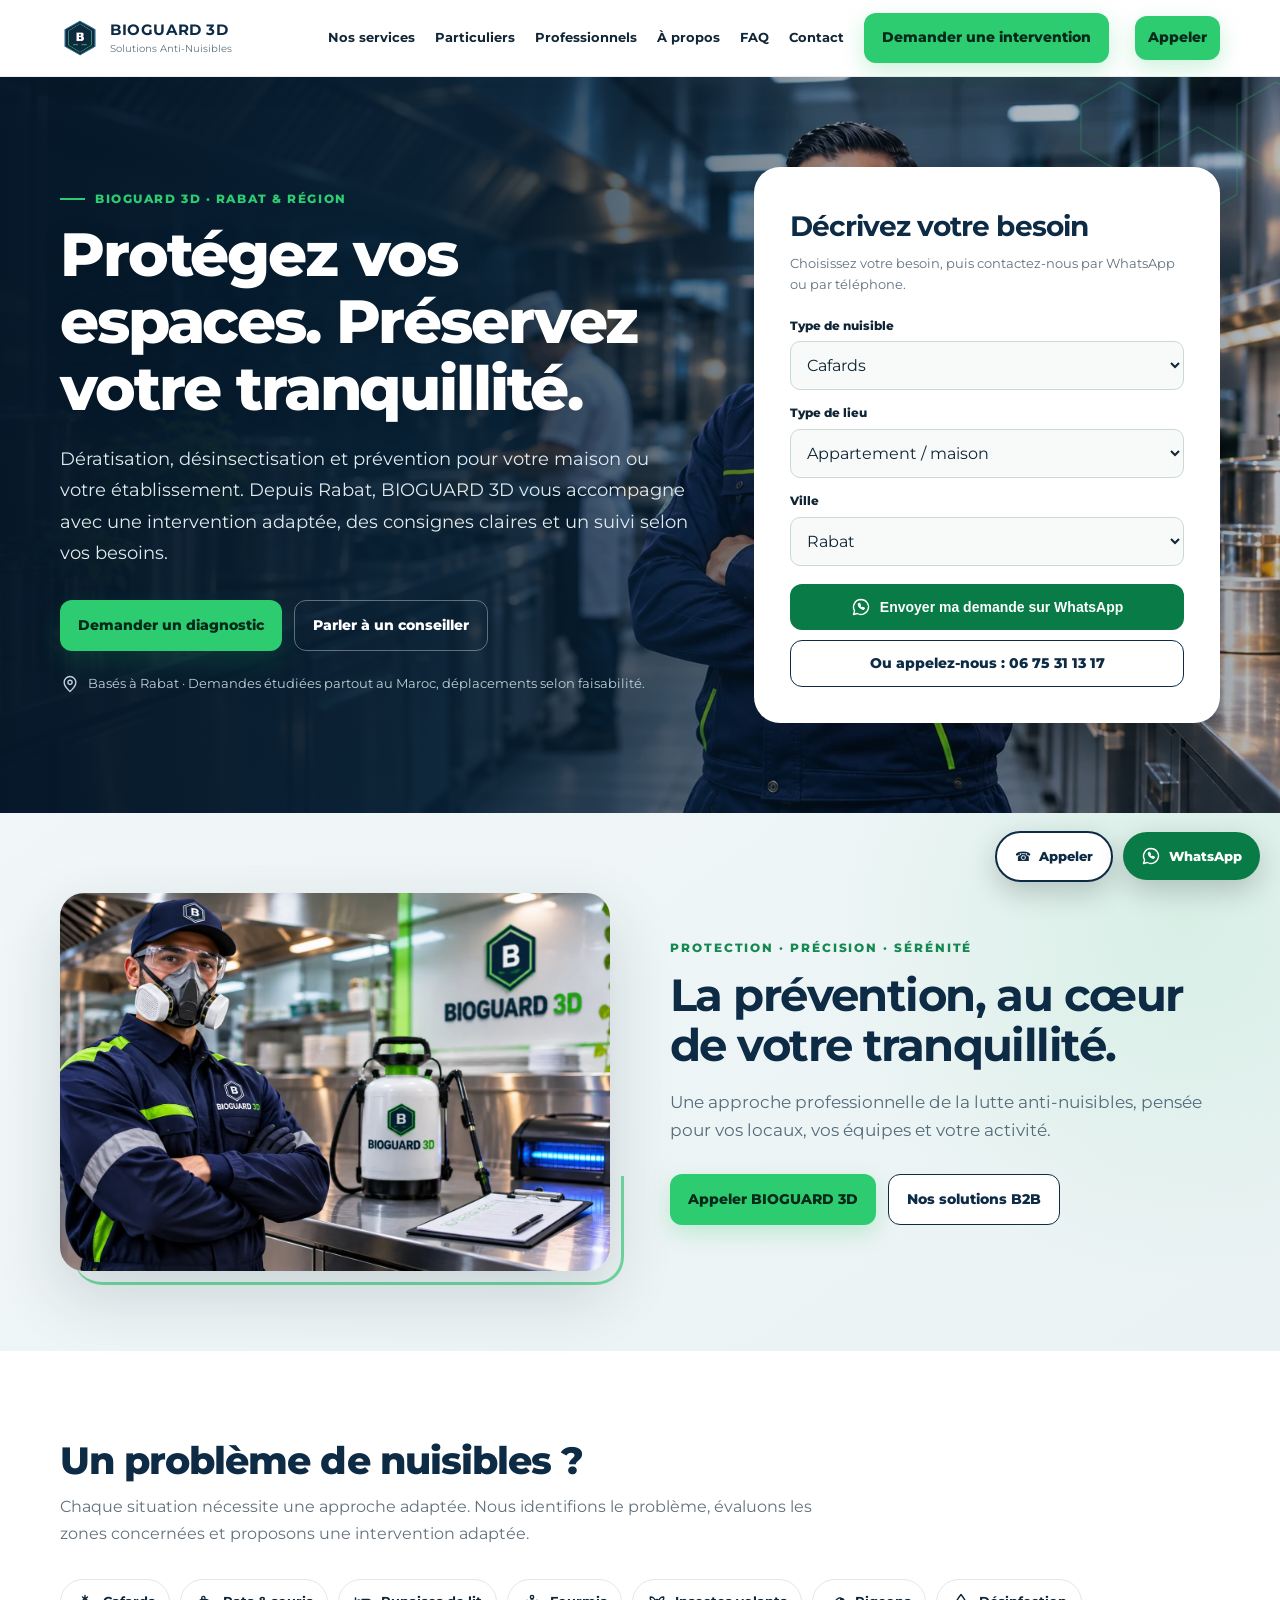
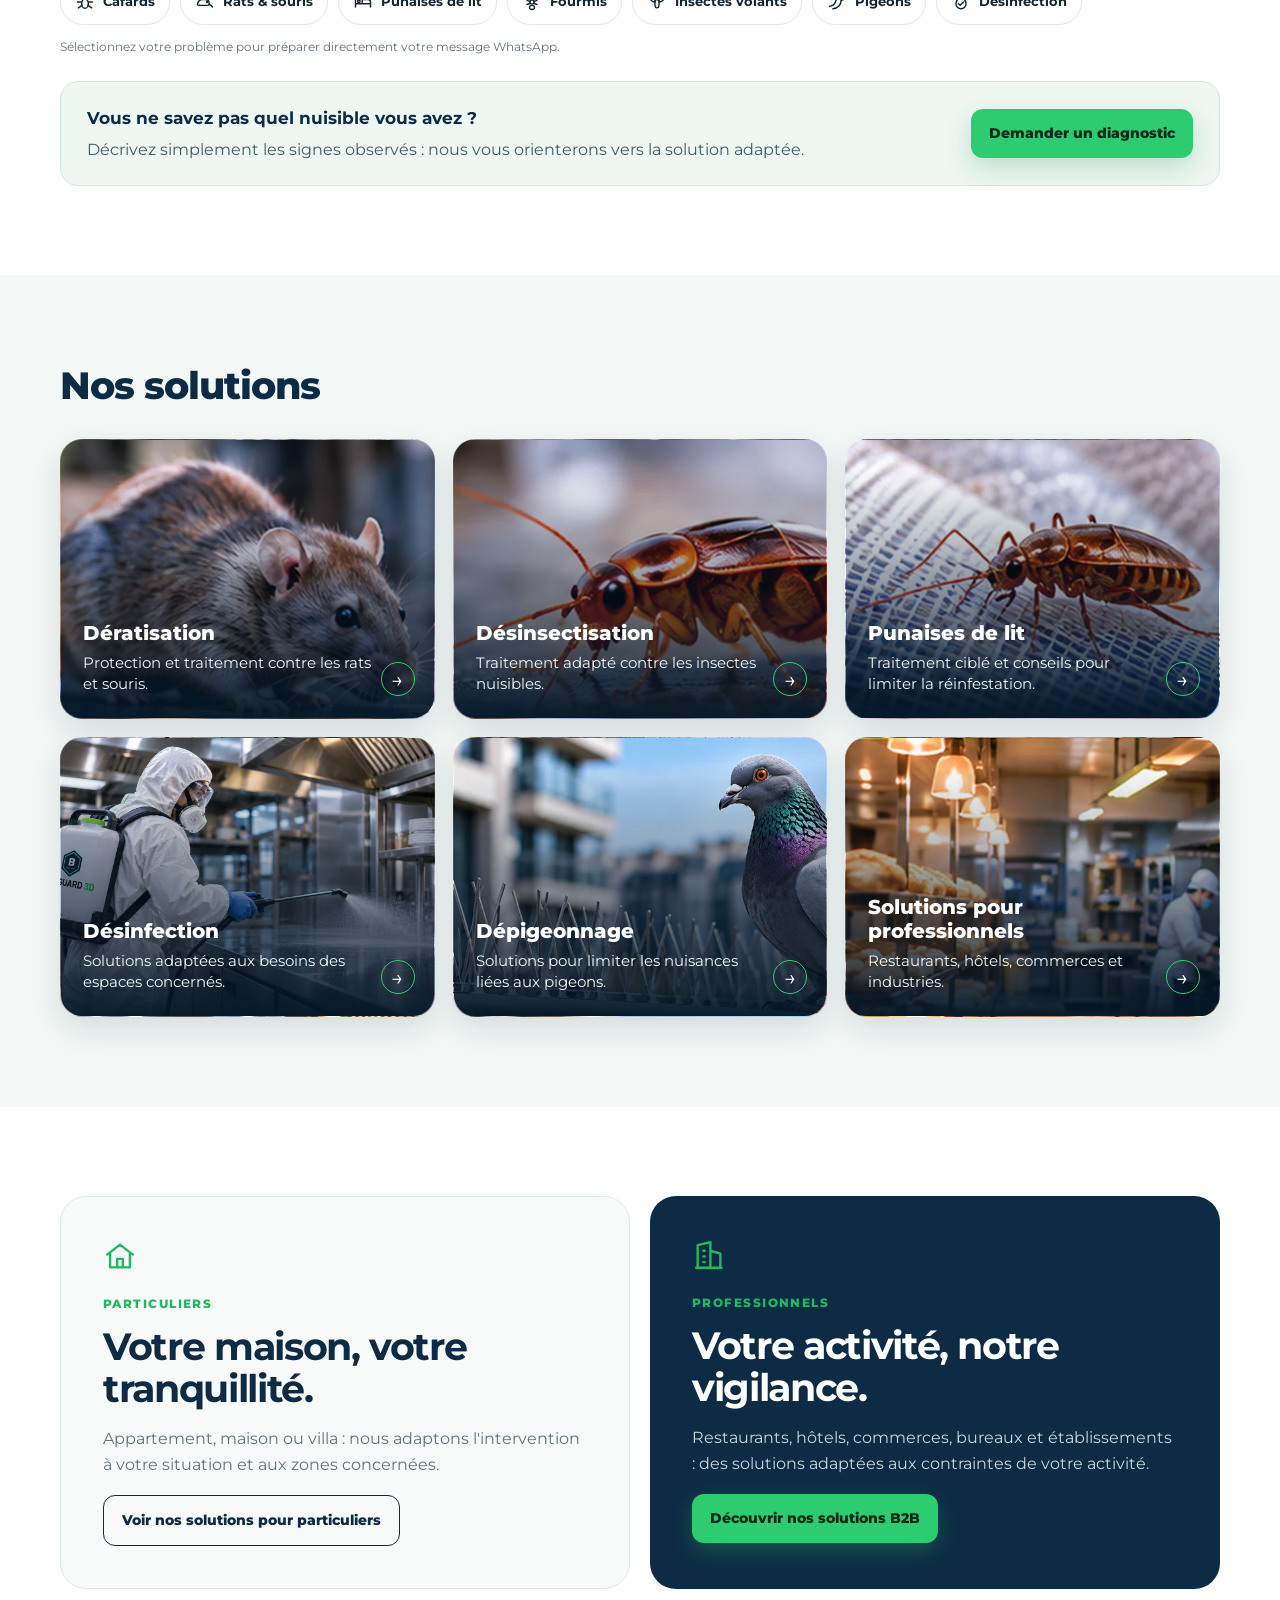
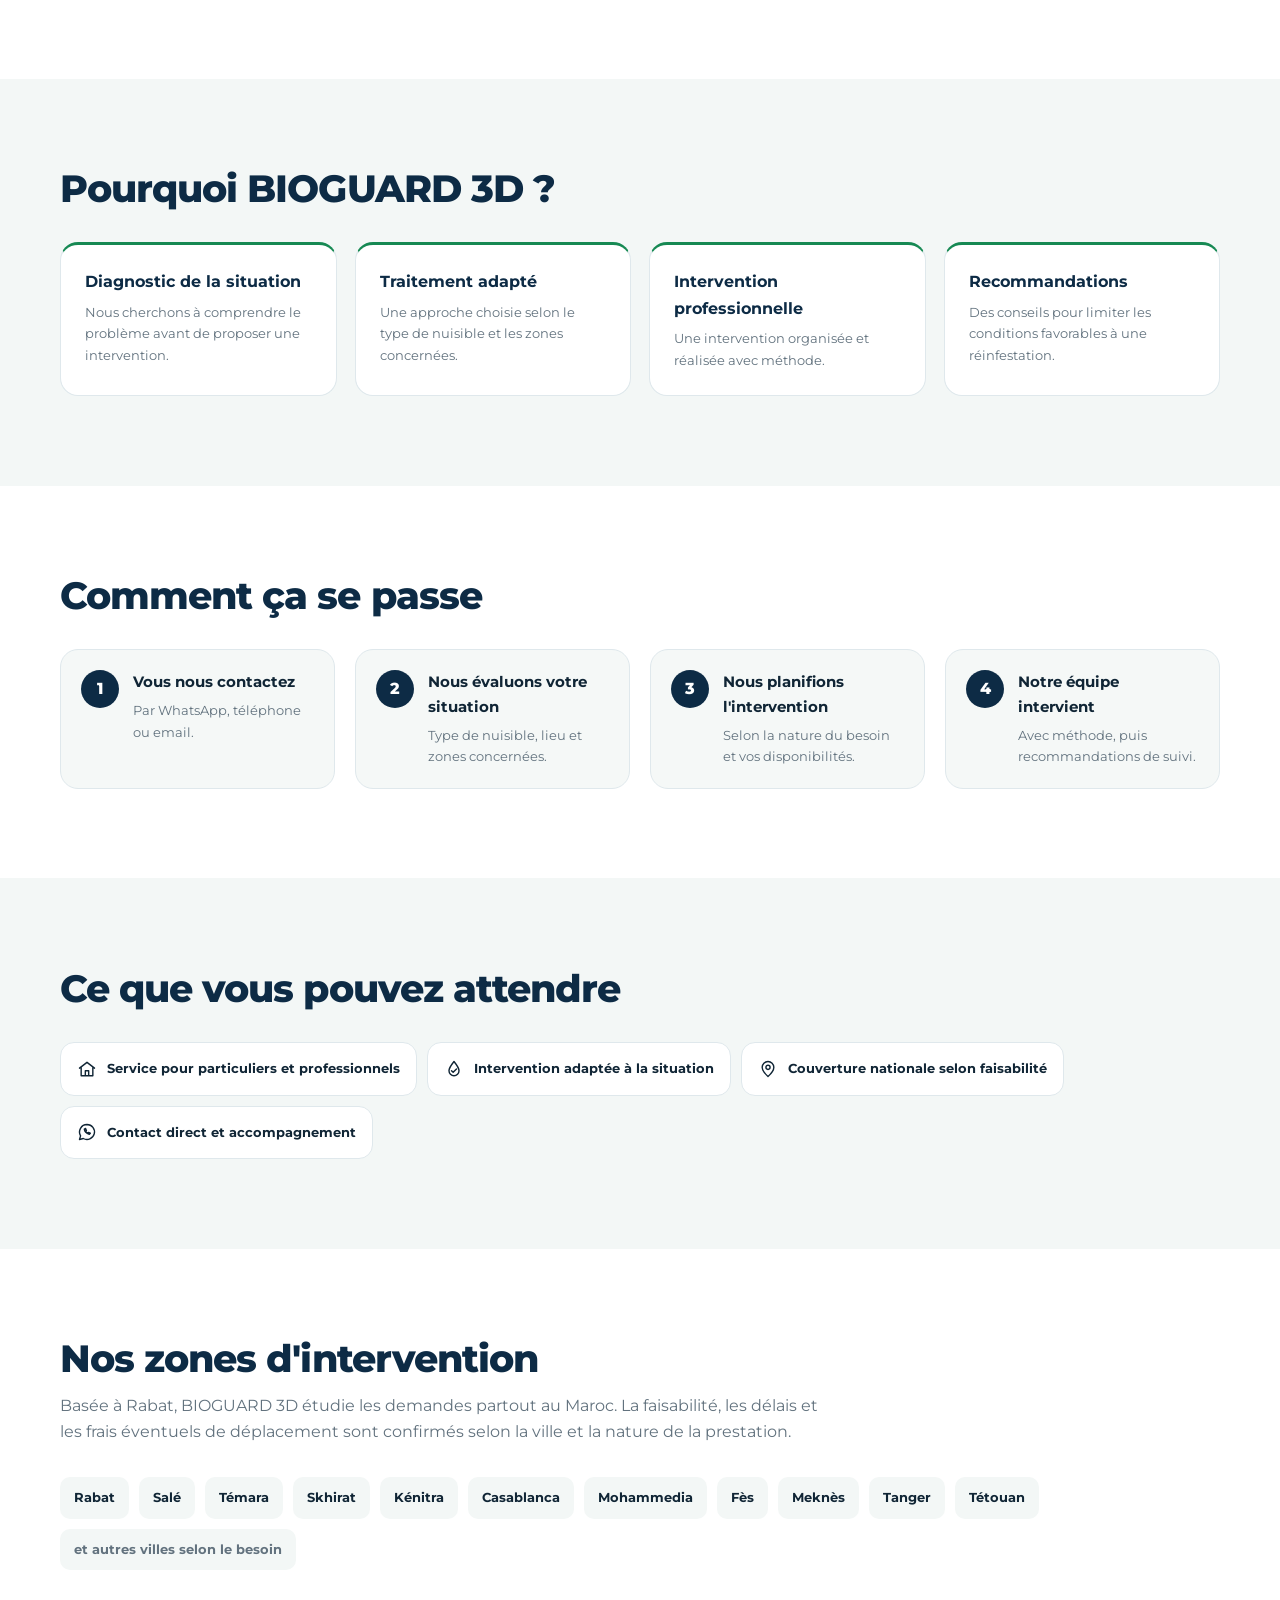
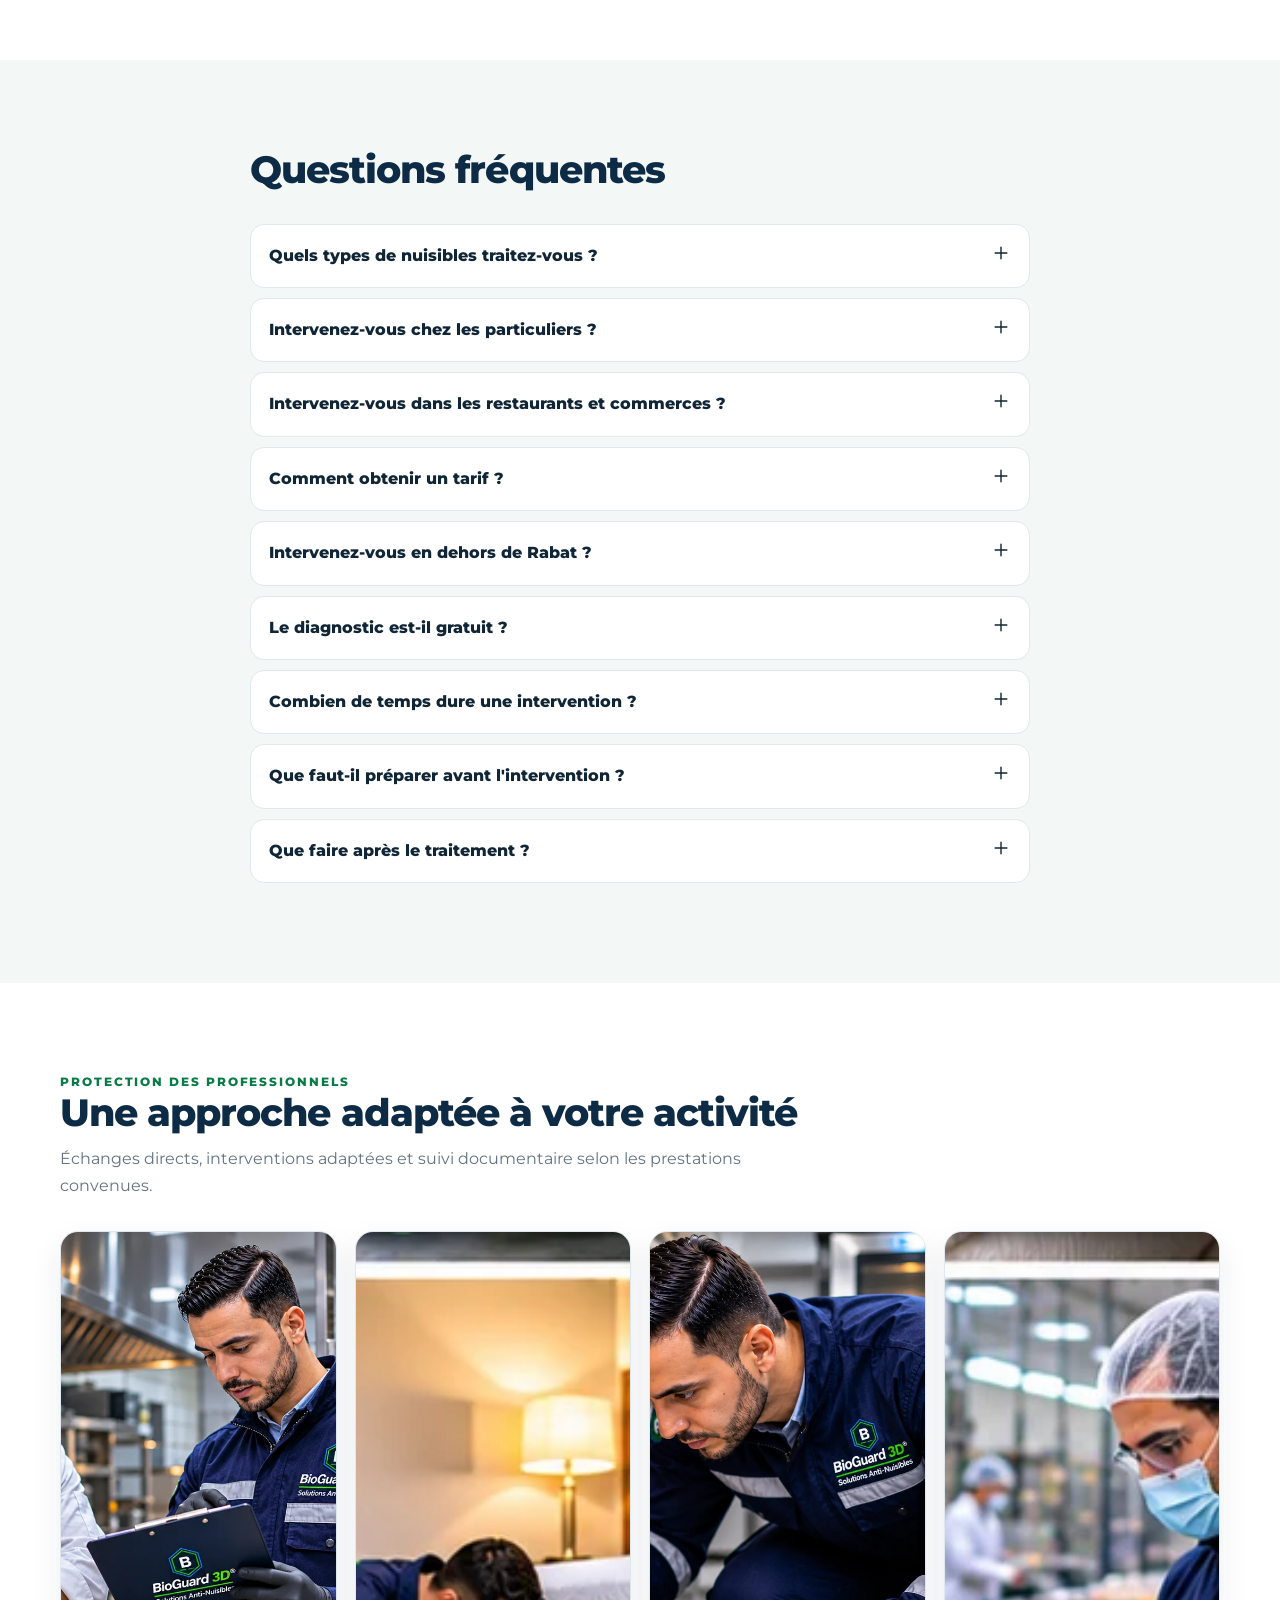
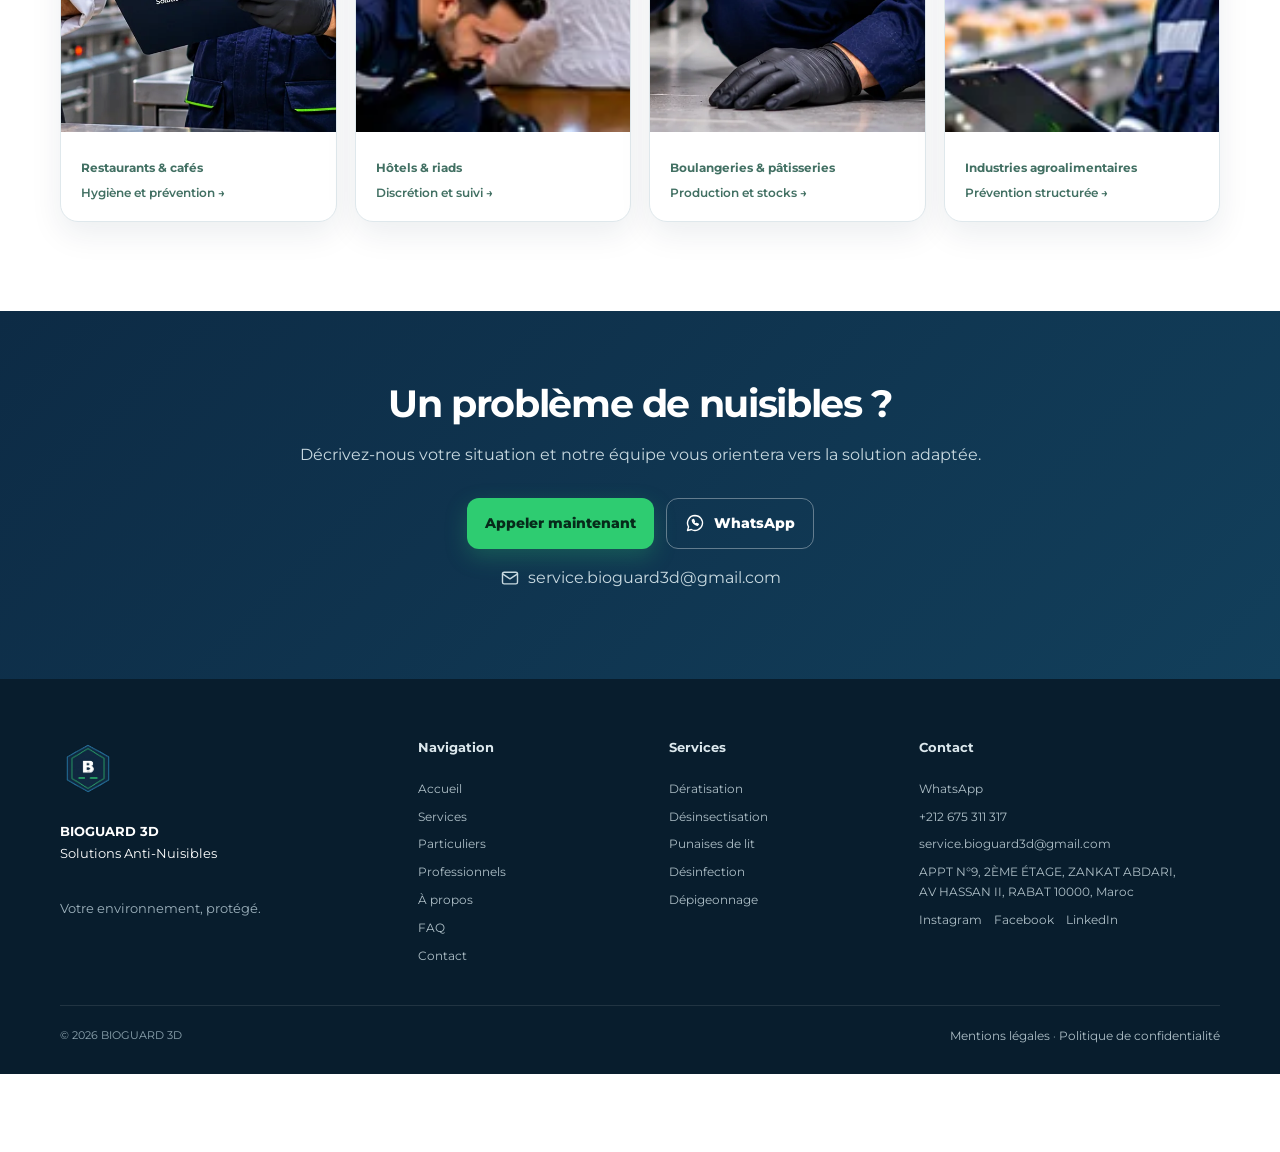
==== commit d1baec98: "V3 homepage: integrate sector-specific imagery in cards" ====
--- a/index.html
+++ b/index.html
@@ -243,7 +243,7 @@
   </div>
 </section>
 
-<section class="section v2-pages" id="secteurs" aria-labelledby="v2-b2b-title"><div class="container"><div class="head"><p class="eyebrow">Protection des professionnels</p><h2 id="v2-b2b-title">Une approche adaptée à votre activité</h2><p>Échanges directs, interventions adaptées et suivi documentaire selon les prestations convenues.</p></div><div class="v2-link-grid"><a class="v2-sector-link" href="/restaurants-cafes"><img src="images/restaurants.webp" alt="Restaurants & cafés — intervention anti-nuisibles, visuel illustratif" loading="lazy" decoding="async" width="640" height="500"><span class="v2-sector-label"><strong>Restaurants & cafés</strong><span>Hygiène et prévention →</span></span></a><a class="v2-sector-link" href="/hotels-riads"><img src="images/hotels.webp" alt="Hôtels & riads — intervention anti-nuisibles, visuel illustratif" loading="lazy" decoding="async" width="640" height="500"><span class="v2-sector-label"><strong>Hôtels & riads</strong><span>Discrétion et suivi →</span></span></a><a class="v2-sector-link" href="/boulangeries-patisseries"><img src="images/boulangeries.webp" alt="Boulangeries & pâtisseries — intervention anti-nuisibles, visuel illustratif" loading="lazy" decoding="async" width="640" height="500"><span class="v2-sector-label"><strong>Boulangeries & pâtisseries</strong><span>Production et stocks →</span></span></a><a class="v2-sector-link" href="/industries-agroalimentaires"><img src="images/industries-agroalimentaires.webp" alt="Industries agroalimentaires — intervention anti-nuisibles, visuel illustratif" loading="lazy" decoding="async" width="640" height="500"><span class="v2-sector-label"><strong>Industries agroalimentaires</strong><span>Prévention structurée →</span></span></a></div></div></section>
+<section class="section v2-pages" id="secteurs" aria-labelledby="v2-b2b-title"><div class="container"><div class="head"><p class="eyebrow">Protection des professionnels</p><h2 id="v2-b2b-title">Une approche adaptée à votre activité</h2><p>Échanges directs, interventions adaptées et suivi documentaire selon les prestations convenues.</p></div><div class="v2-link-grid"><a class="v2-sector-link" href="/restaurants-cafes"><img src="images/restaurants-v3.webp" alt="Restaurants & cafés — intervention anti-nuisibles, visuel illustratif" loading="lazy" decoding="async" width="640" height="500"><span class="v2-sector-label"><strong>Restaurants & cafés</strong><span>Hygiène et prévention →</span></span></a><a class="v2-sector-link" href="/hotels-riads"><img src="images/hotels-riads-scene-pilote.webp" alt="Hôtels & riads — intervention anti-nuisibles, visuel illustratif" loading="lazy" decoding="async" width="640" height="500"><span class="v2-sector-label"><strong>Hôtels & riads</strong><span>Discrétion et suivi →</span></span></a><a class="v2-sector-link" href="/boulangeries-patisseries"><img src="images/boulangerie-v3.webp" alt="Boulangeries & pâtisseries — intervention anti-nuisibles, visuel illustratif" loading="lazy" decoding="async" width="640" height="500"><span class="v2-sector-label"><strong>Boulangeries & pâtisseries</strong><span>Production et stocks →</span></span></a><a class="v2-sector-link" href="/industries-agroalimentaires"><img src="images/agroalimentaire-scene-pilote.webp" alt="Industries agroalimentaires — intervention anti-nuisibles, visuel illustratif" loading="lazy" decoding="async" width="640" height="500"><span class="v2-sector-label"><strong>Industries agroalimentaires</strong><span>Prévention structurée →</span></span></a></div></div></section>
 <!-- FINAL CTA -->
 <section class="final" id="contact">
   <div class="container final-in">
--- a/style.css
+++ b/style.css
@@ -96,3 +96,34 @@
 .service-professionnels{background-image:url("images/professionnels.webp"),url("images/restaurants.webp")}
 @media(max-width:760px){.services-photo .service-photo-card{min-height:210px;padding:18px 55px 18px 18px}.service-photo-content strong{font-size:1.14rem}.service-photo-arrow{bottom:18px;right:16px}}
 @media(prefers-reduced-motion:reduce){.services-photo .service-photo-card{transition:none}.services-photo .service-photo-card:hover{transform:none}}
+
+/* V3.2 — editorial hierarchy, accessible controls and responsive spacing */
+:root{--r:24px;--soft:#f3f7f6}
+html{scroll-padding-top:96px}
+.hero-grid>* ,.split>* ,.inner-hero-grid>*{min-width:0}
+.hero{padding:clamp(56px,7vw,104px) 0}
+.hero-grid{gap:clamp(28px,5vw,72px);grid-template-columns:1.15fr .85fr}
+.hero h1{font-size:clamp(40px,4.8vw,66px);max-width:15ch}
+.hero-panel{border:0;border-radius:26px;box-shadow:none;backdrop-filter:none}
+.quick{padding:clamp(22px,3vw,36px);border-radius:26px;box-shadow:0 24px 70px rgba(0,0,0,.25)}
+.quick select{min-height:48px;background:#f8faf9;color:var(--ink);border-color:#cbd9d5}
+.quick .btn-wa,.dock-wa,.head-wa{background:#087b46;color:#fff}
+.quick h2{font-size:clamp(22px,2.4vw,28px);letter-spacing:-.035em;color:var(--navy)}
+.section{padding:clamp(54px,7vw,96px) 0}
+.section .head{margin-bottom:32px}
+.section .head h2{font-weight:800}
+.section .head .eyebrow{color:#087b46}
+.services-photo .service-photo-card{min-height:280px;border-radius:22px}
+.services-photo .service-photo-card::before{background:linear-gradient(180deg,transparent 10%,rgba(5,23,40,.25) 35%,rgba(5,23,40,.97) 100%)}
+#secteurs .v2-link-grid{grid-template-columns:repeat(4,minmax(0,1fr));gap:18px}
+#secteurs .v2-sector-link{height:100%}
+#secteurs .v2-sector-label{flex:1;justify-content:space-between}
+.pillars article{background:#fff;border:1px solid var(--line);border-top:3px solid #168953;border-radius:18px;padding:24px}
+.steps li{background:#f5f8f7;border:1px solid var(--line);border-radius:18px;padding:20px}
+.aud{border-radius:26px}
+.faq summary{min-height:56px}
+.btn:focus-visible,a:focus-visible,select:focus-visible{outline:3px solid #168953;outline-offset:4px}
+.hero a:focus-visible,.final a:focus-visible{outline-color:#a5f3c5}
+@media(max-width:980px){.hero-grid{grid-template-columns:1fr;gap:32px}#secteurs .v2-link-grid{grid-template-columns:repeat(2,minmax(0,1fr))}.hero h1{max-width:18ch}}
+@media(max-width:640px){html{scroll-padding-top:84px}.hero h1{font-size:clamp(34px,9vw,46px)}.hero .actions{margin-top:22px}.hero .lead{font-size:16px}.hero-note{align-items:flex-start}.hero-note .ico{flex-shrink:0}.quick{padding:22px}.services-photo .service-photo-card{min-height:220px}#secteurs .v2-link-grid{grid-template-columns:1fr}.brand span{display:grid}.brand strong{font-size:12px}.brand small{font-size:8px}.bar{gap:10px}.brand{gap:6px}.brand img{width:32px;height:38px}.menu-btn{padding:4px}.nav{top:68px}.contact-dock{bottom:max(10px,env(safe-area-inset-bottom))}.footer{padding-bottom:38px}}
+@media(max-width:360px){.brand small{display:none}.brand strong{font-size:11px}.head-call{font-size:12px;padding:8px}.bar{gap:6px}}
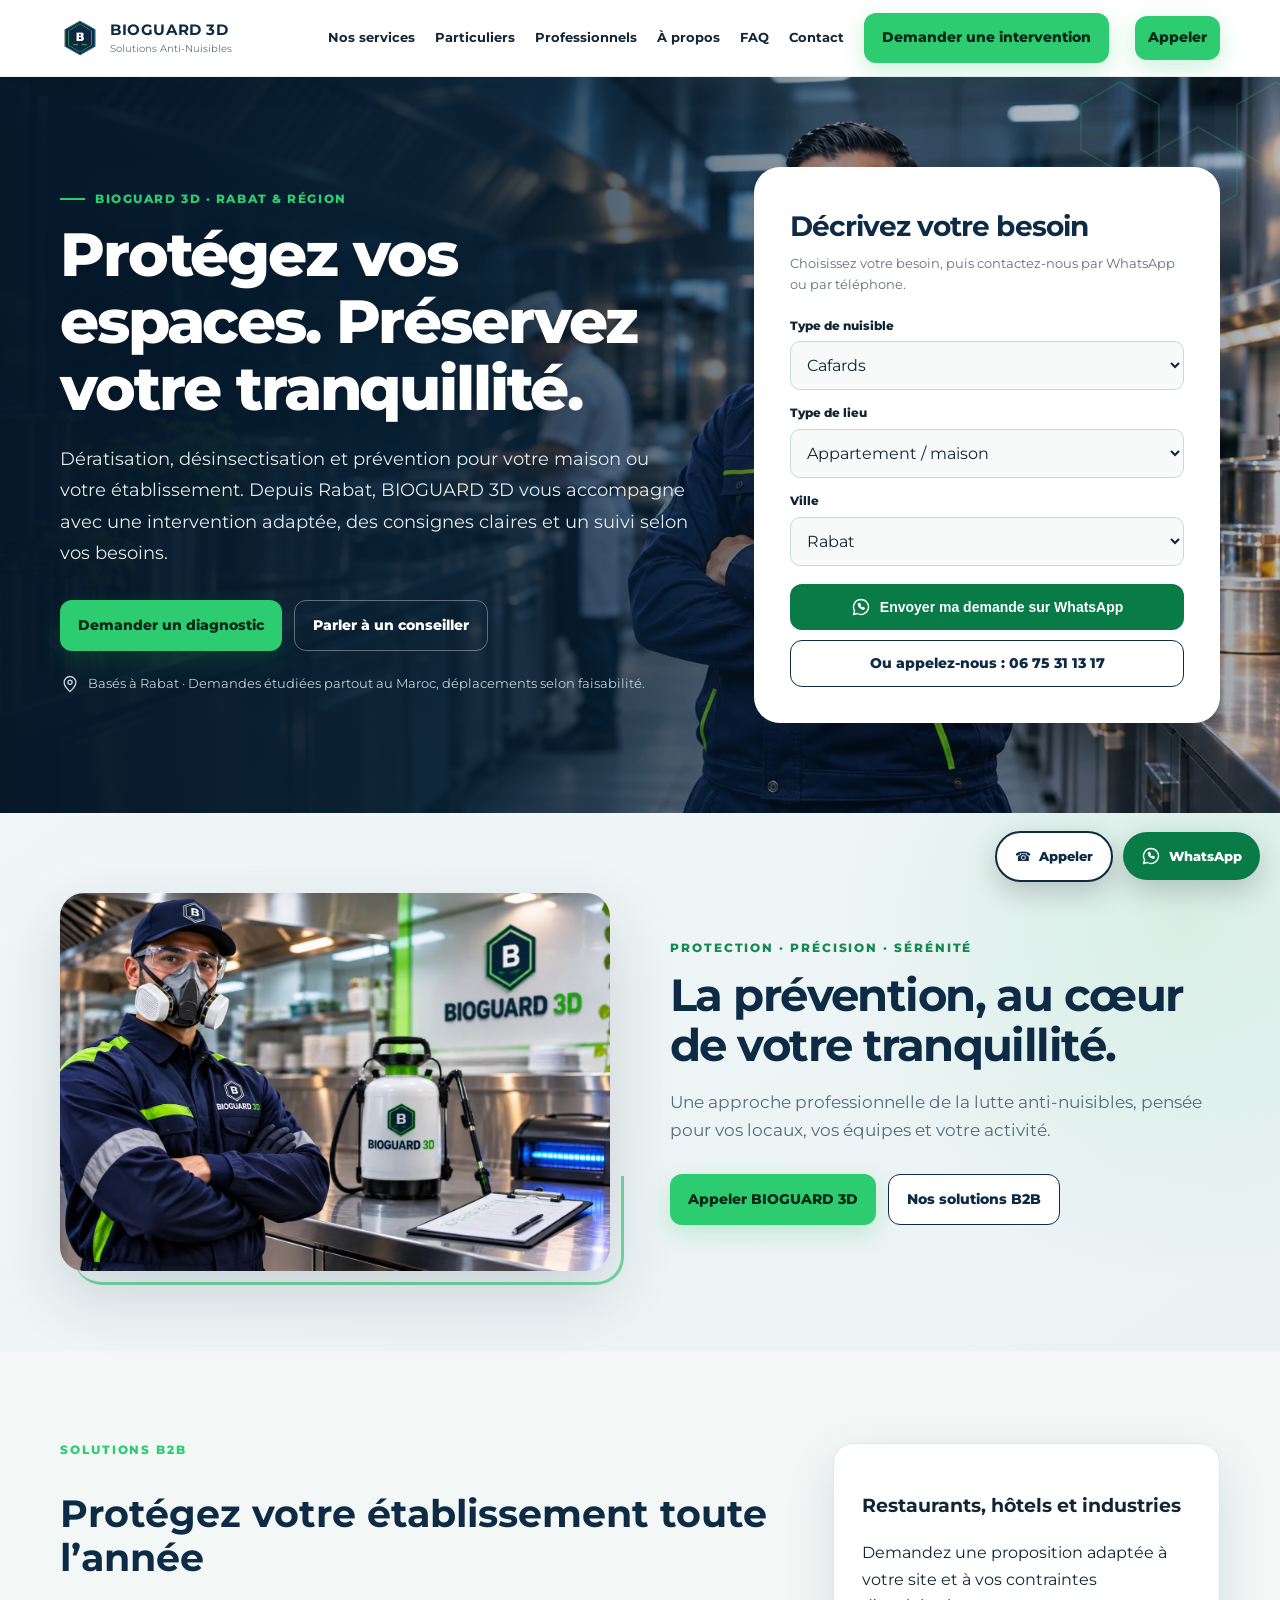
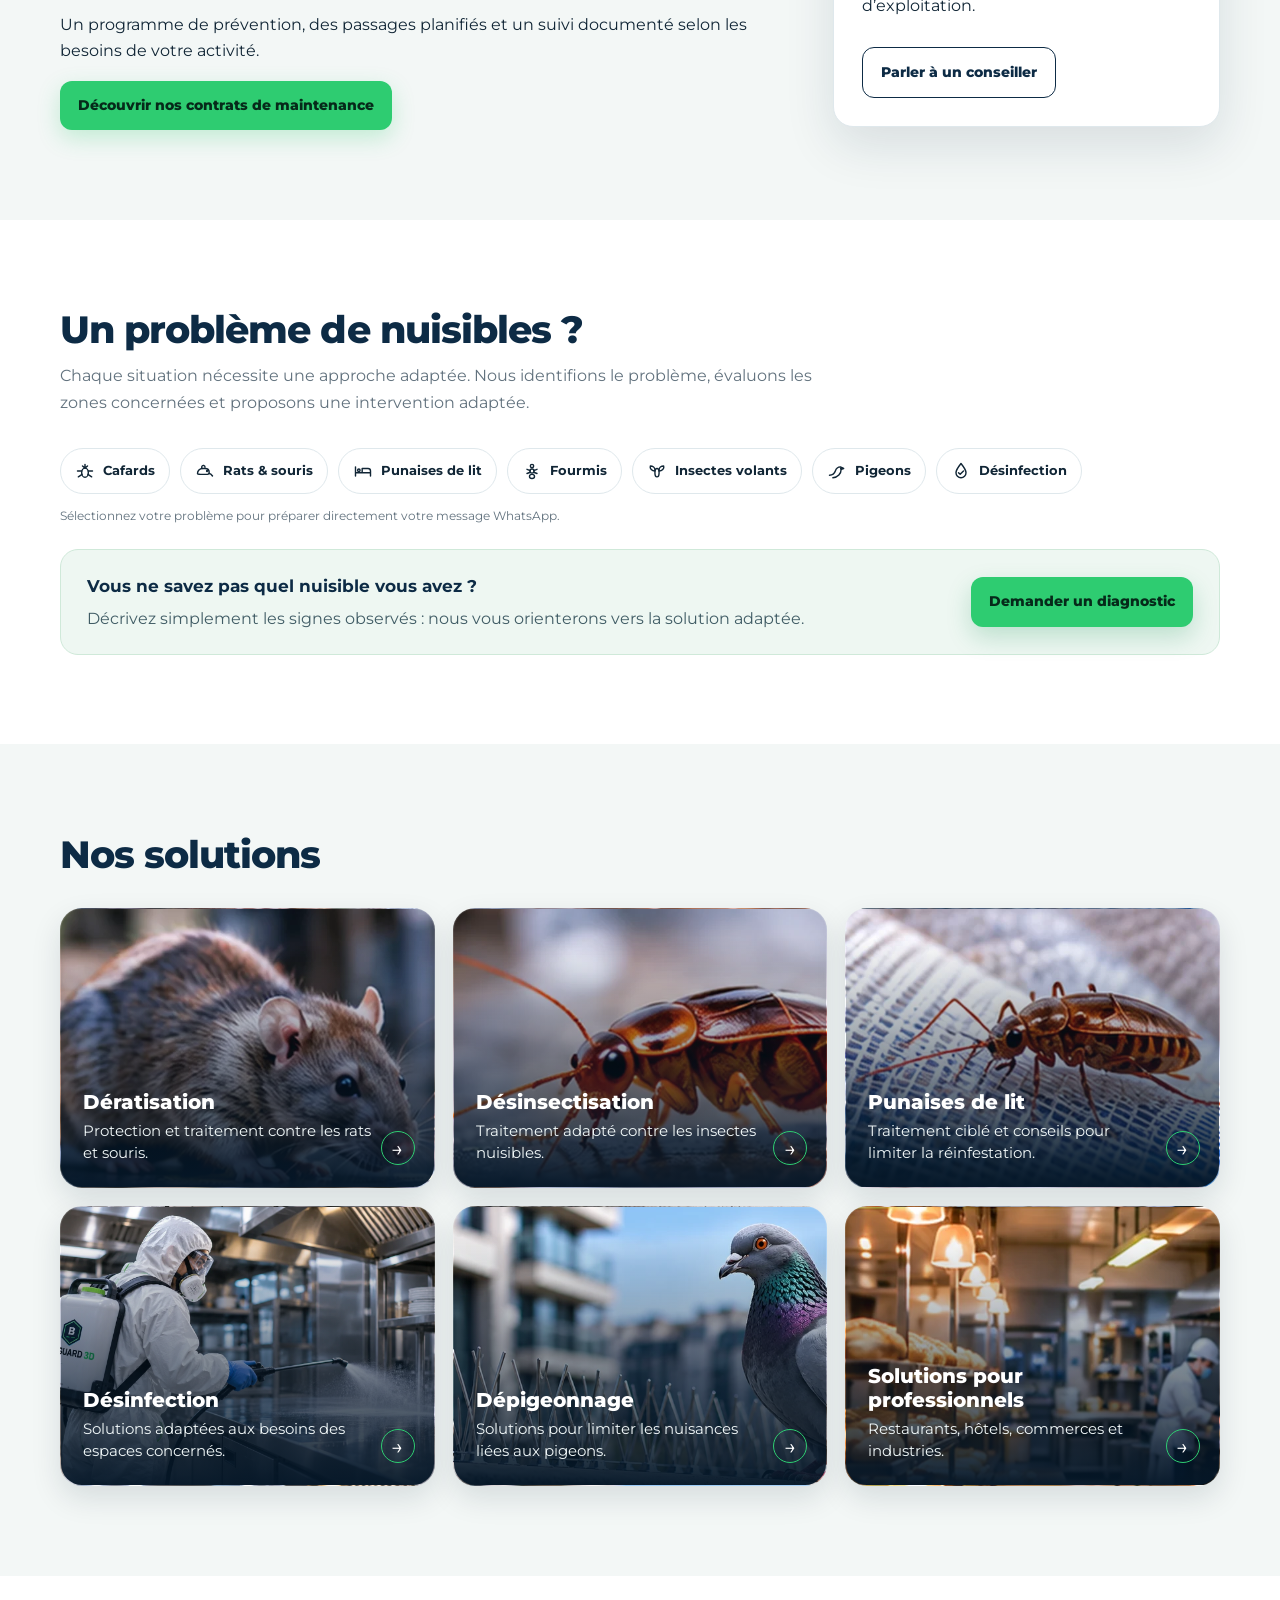
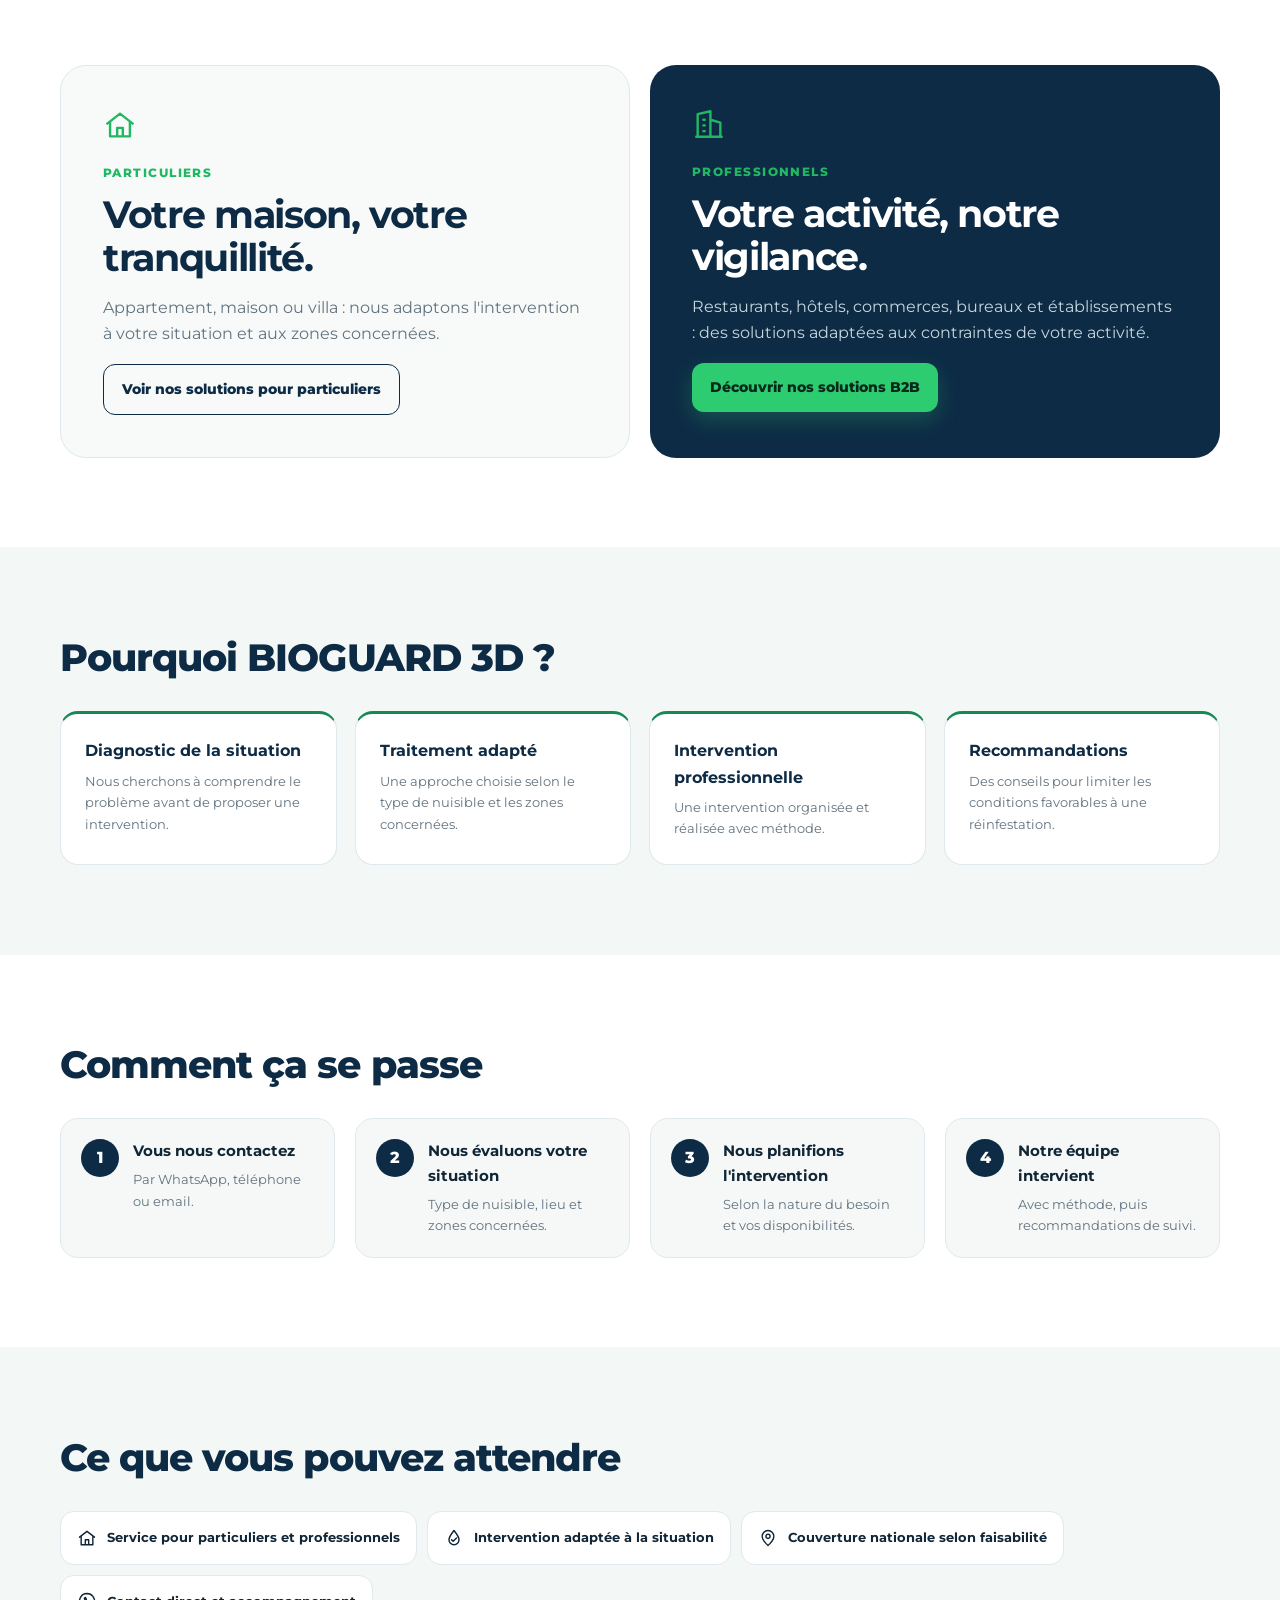
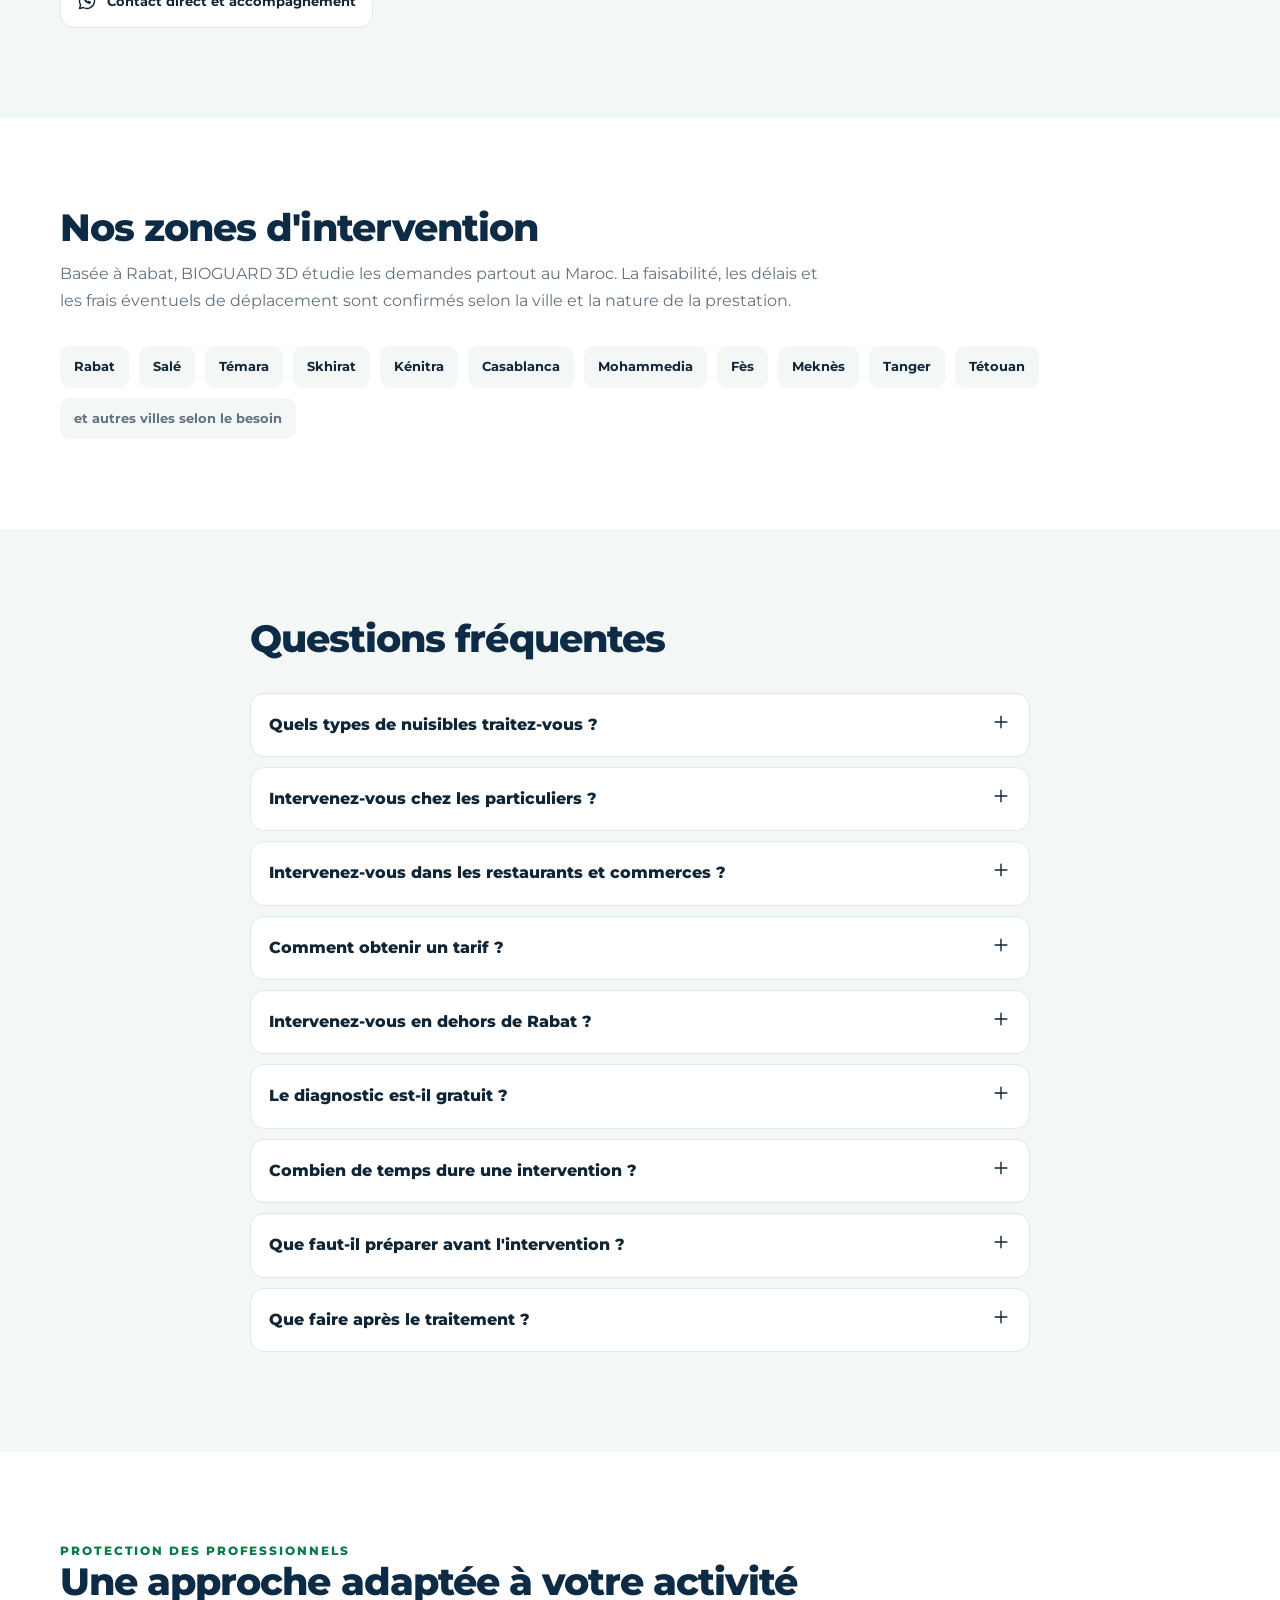
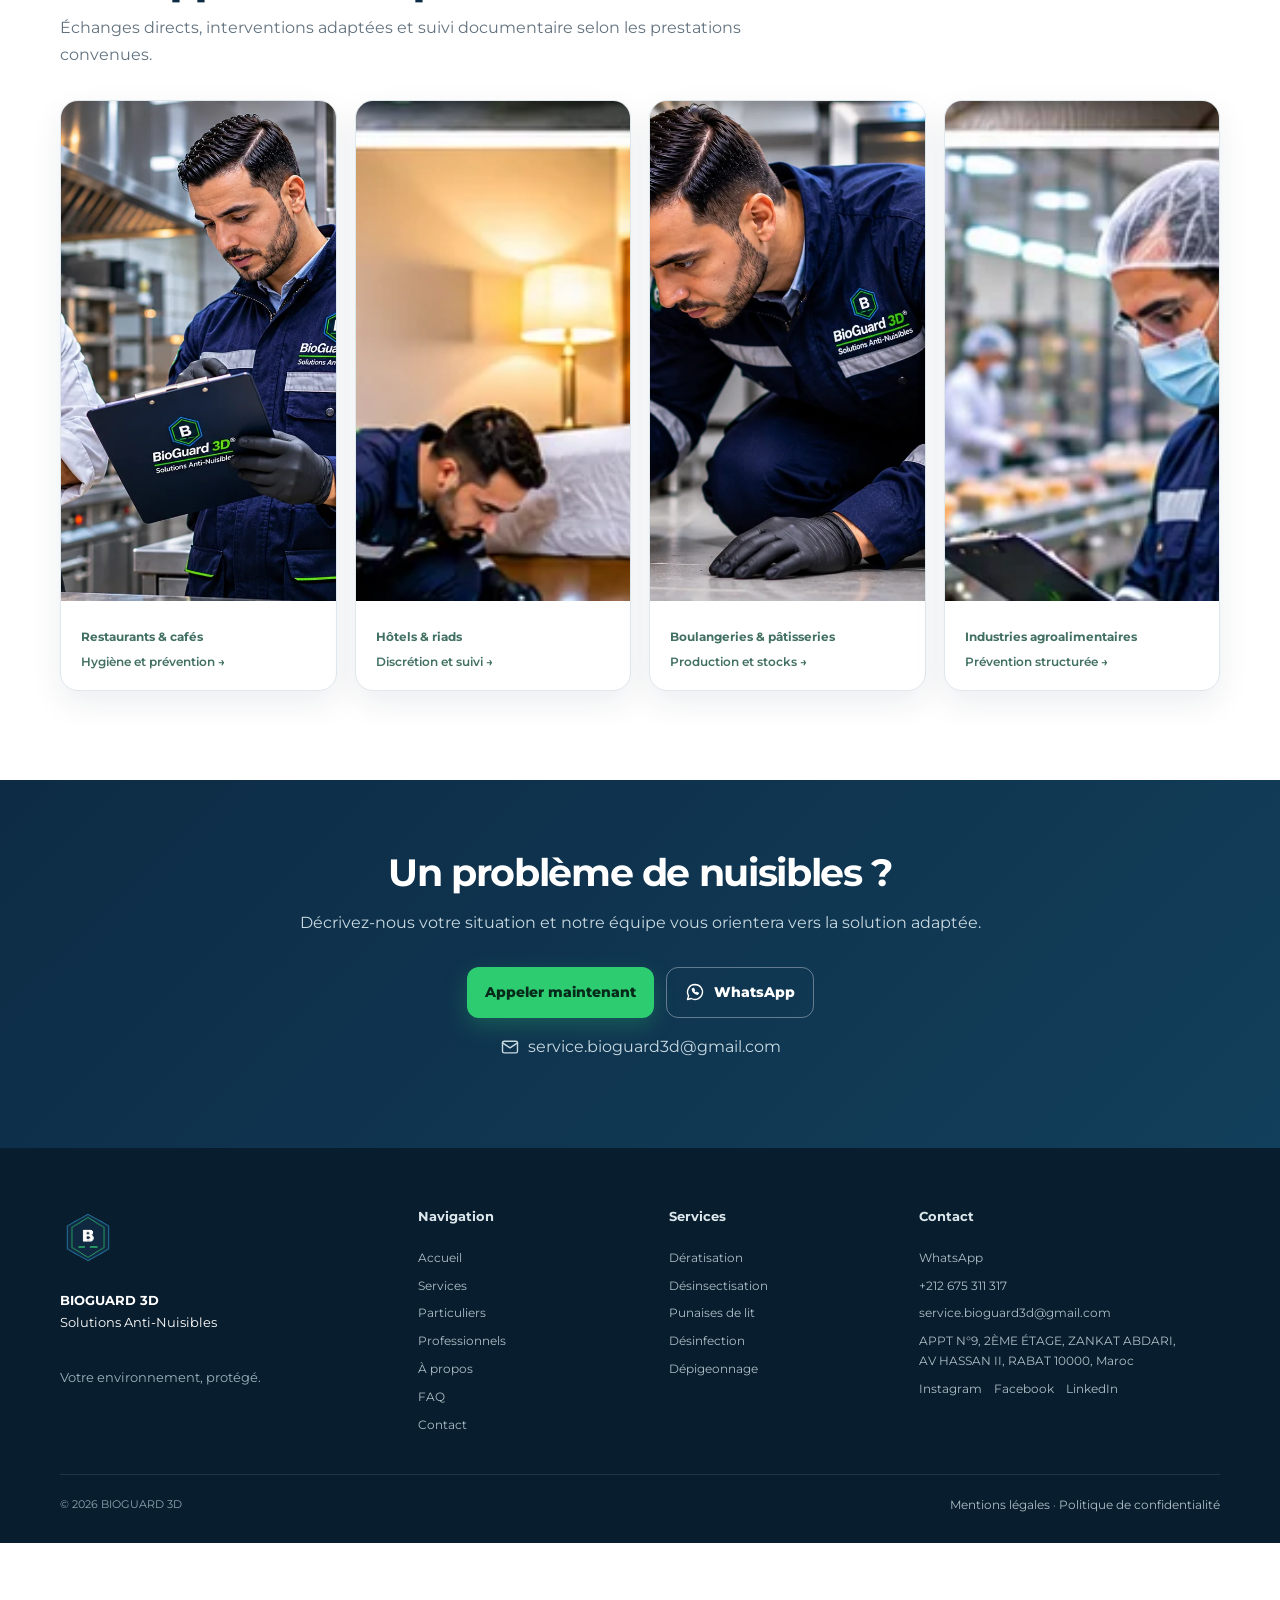
==== commit 99a4f2b4: "V3: connect maintenance contracts to homepage and sitemap" ====
--- a/index.html
+++ b/index.html
@@ -117,6 +117,7 @@
 
 <section class="v2-showcase" aria-label="Notre engagement"><div class="container v2-showcase-grid"><div class="v2-showcase-image"><img src="images/bioguard3d-prevention-premium.webp" width="1672" height="941" alt="Technicien en tenue de protection dans une cuisine professionnelle — illustration de la prévention anti-nuisibles" loading="lazy" decoding="async"></div><div><p class="eyebrow">Protection · Précision · Sérénité</p><h2>La prévention, au cœur de votre tranquillité.</h2><p>Une approche professionnelle de la lutte anti-nuisibles, pensée pour vos locaux, vos équipes et votre activité.</p><div class="actions"><a class="btn btn-primary" href="tel:+212675311317">Appeler BIOGUARD 3D</a><a class="btn btn-outline" href="#professionnels">Nos solutions B2B</a></div></div></div></section>
 <!-- PROBLEMS -->
+<section class="section alt"><div class="container inner-split"><div><p class="eyebrow">Solutions B2B</p><h2>Protégez votre établissement toute l’année</h2><p>Un programme de prévention, des passages planifiés et un suivi documenté selon les besoins de votre activité.</p><a class="btn btn-primary" href="/contrats-maintenance">Découvrir nos contrats de maintenance</a></div><div class="inner-info"><h3>Restaurants, hôtels et industries</h3><p>Demandez une proposition adaptée à votre site et à vos contraintes d’exploitation.</p><a class="btn btn-outline" href="tel:+212675311317">Parler à un conseiller</a></div></div></section>
 <section class="section" id="problemes">
   <div class="container">
     <div class="head">
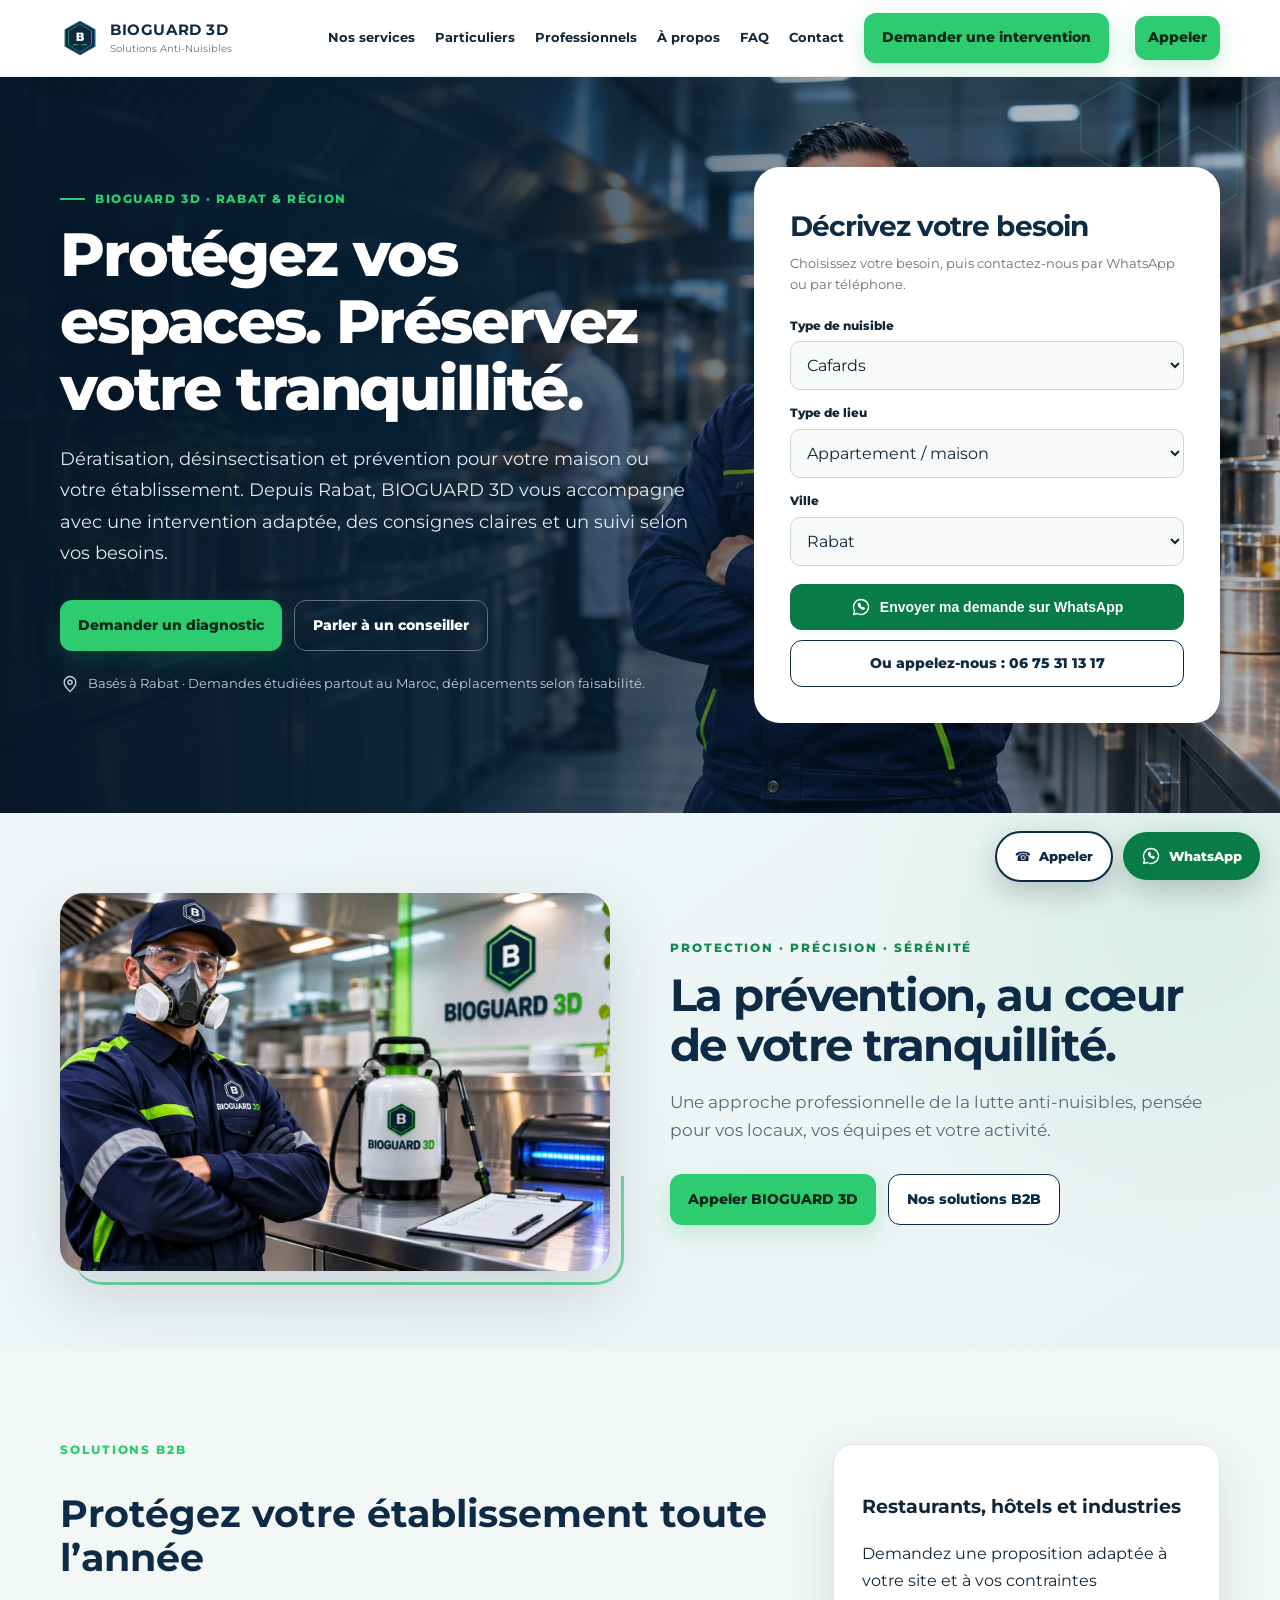
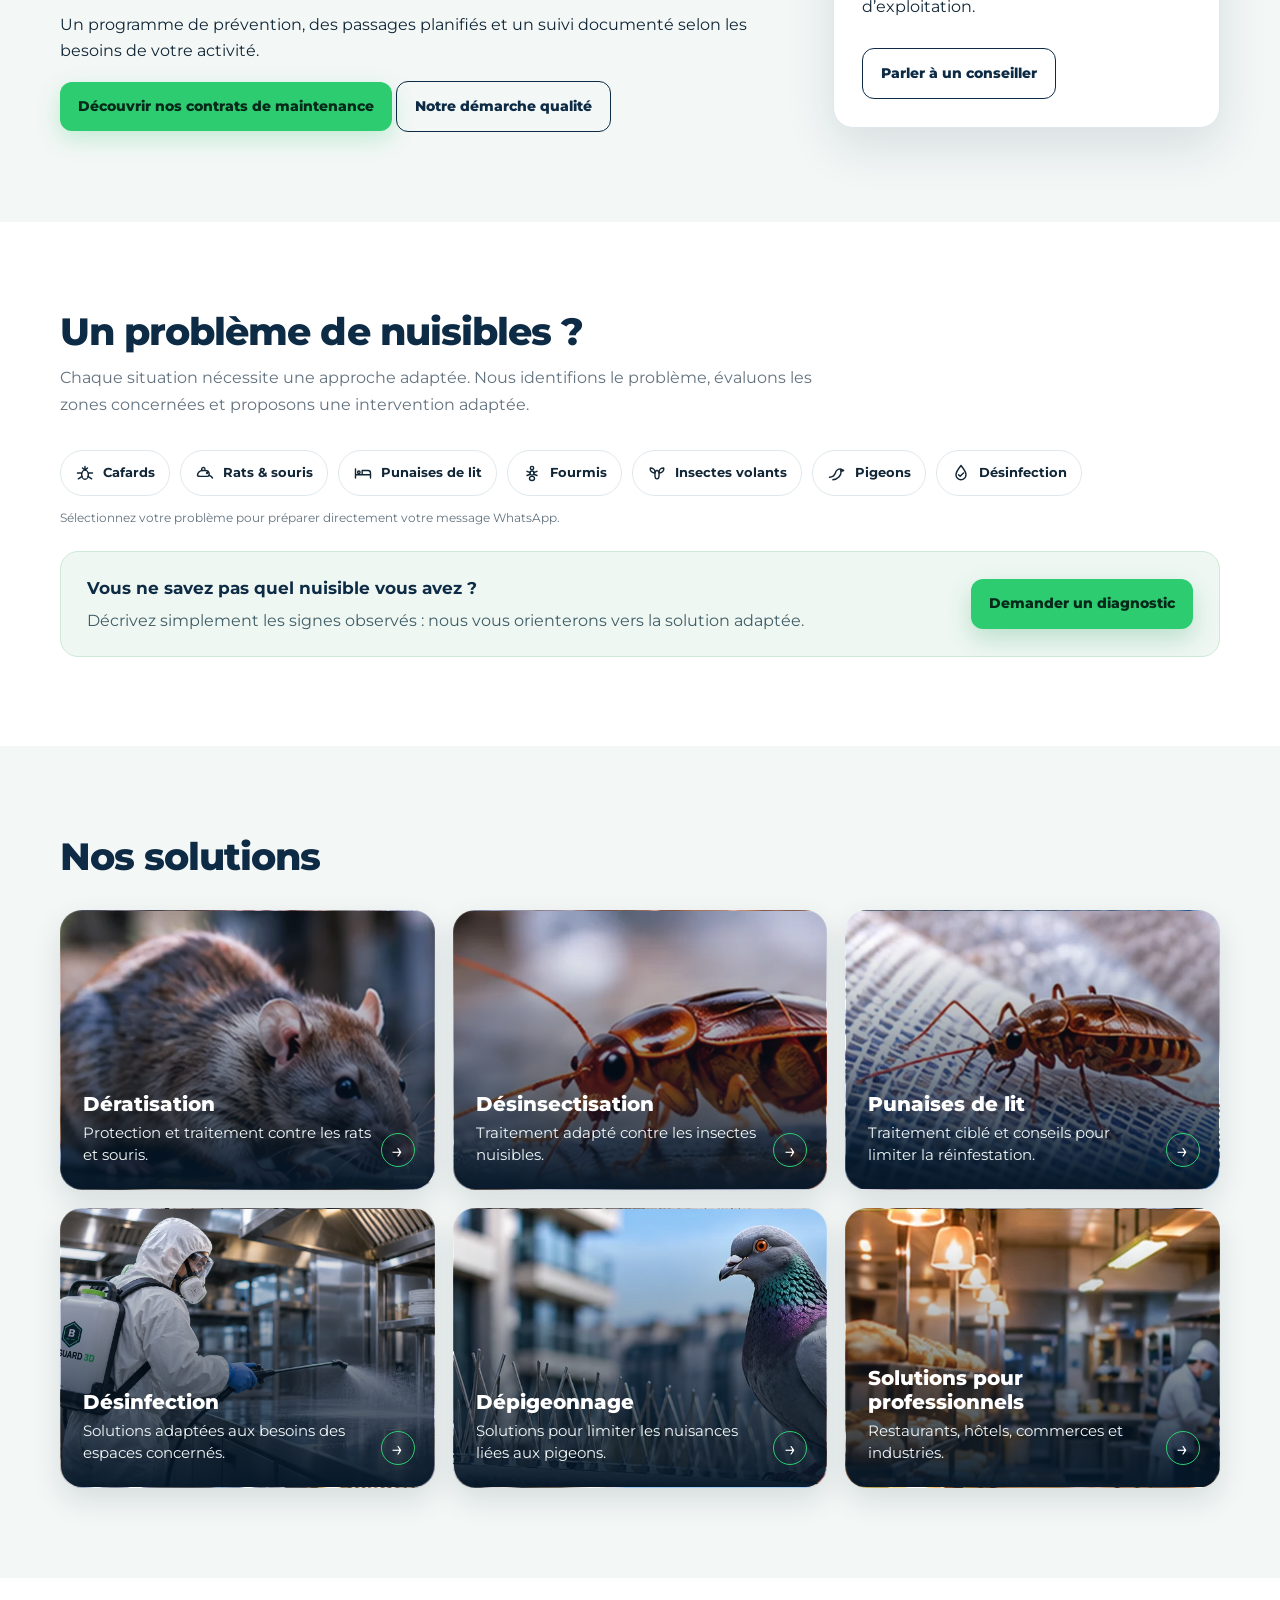
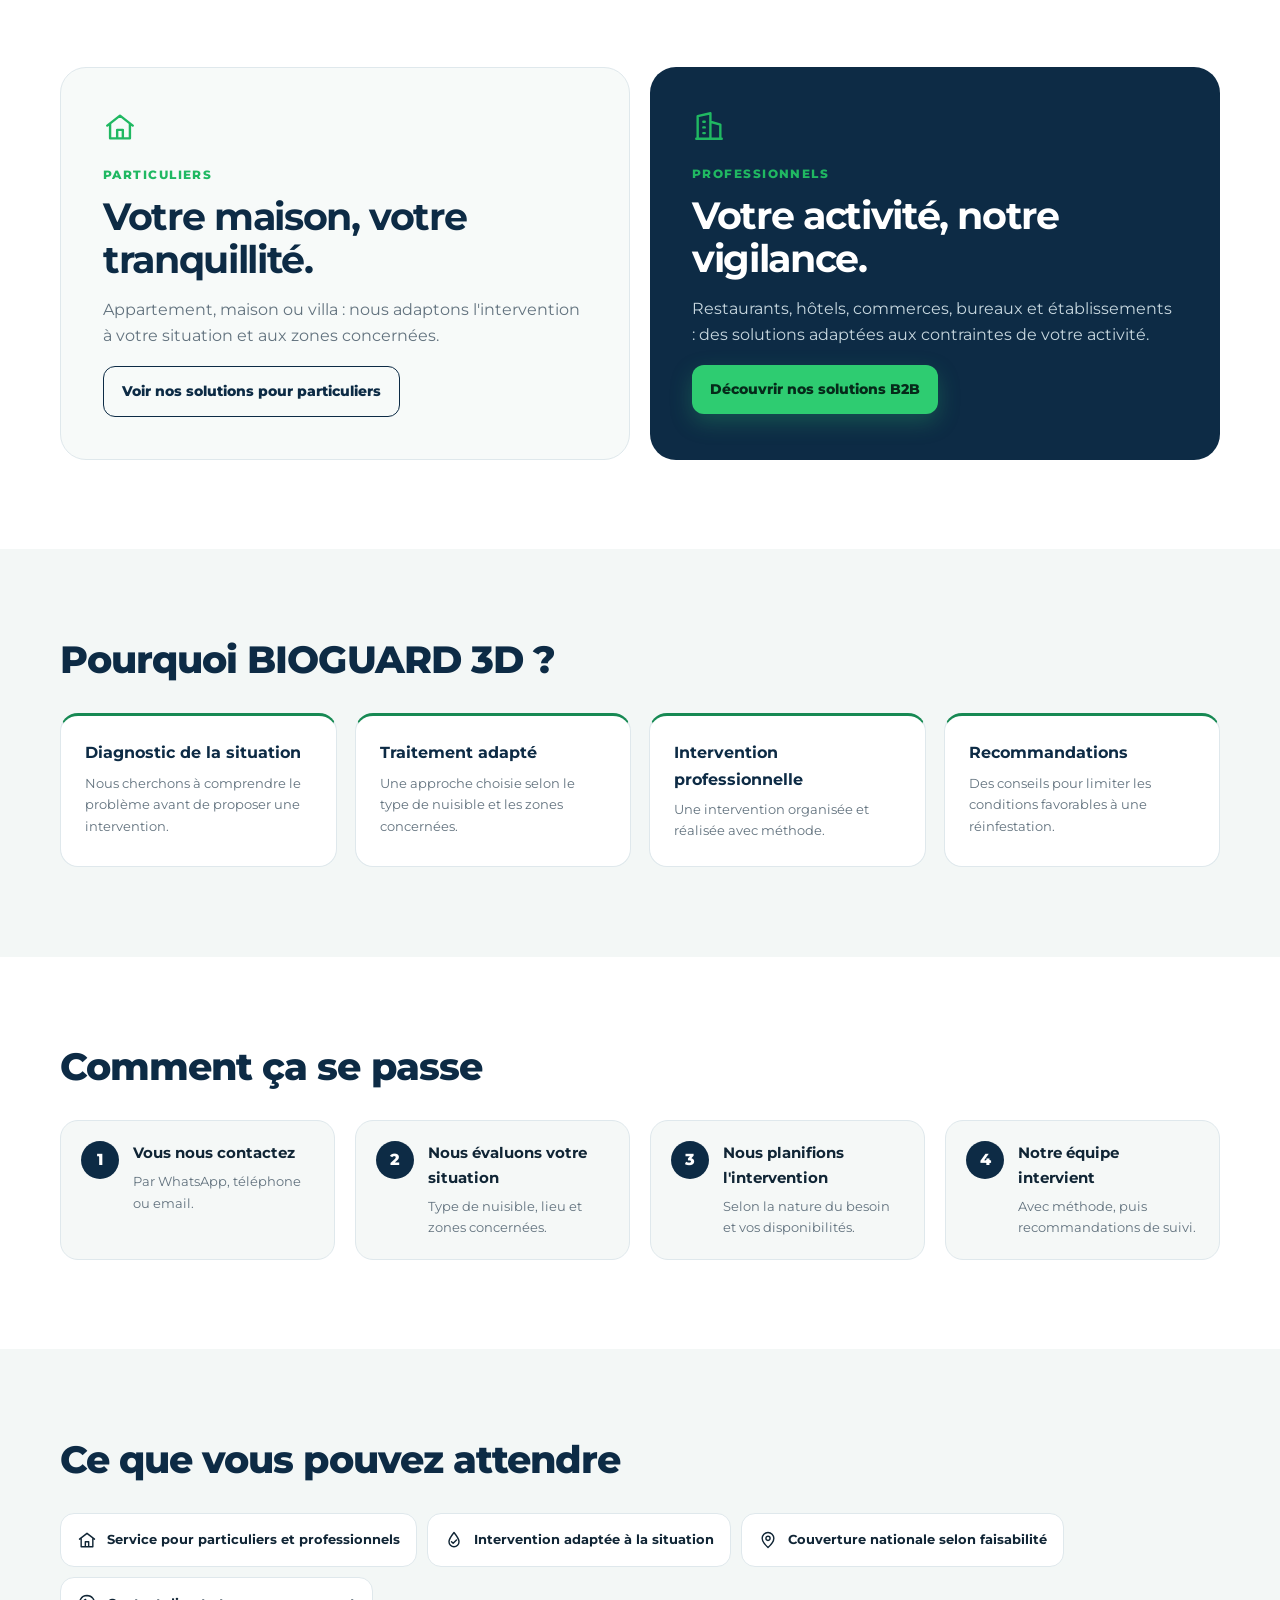
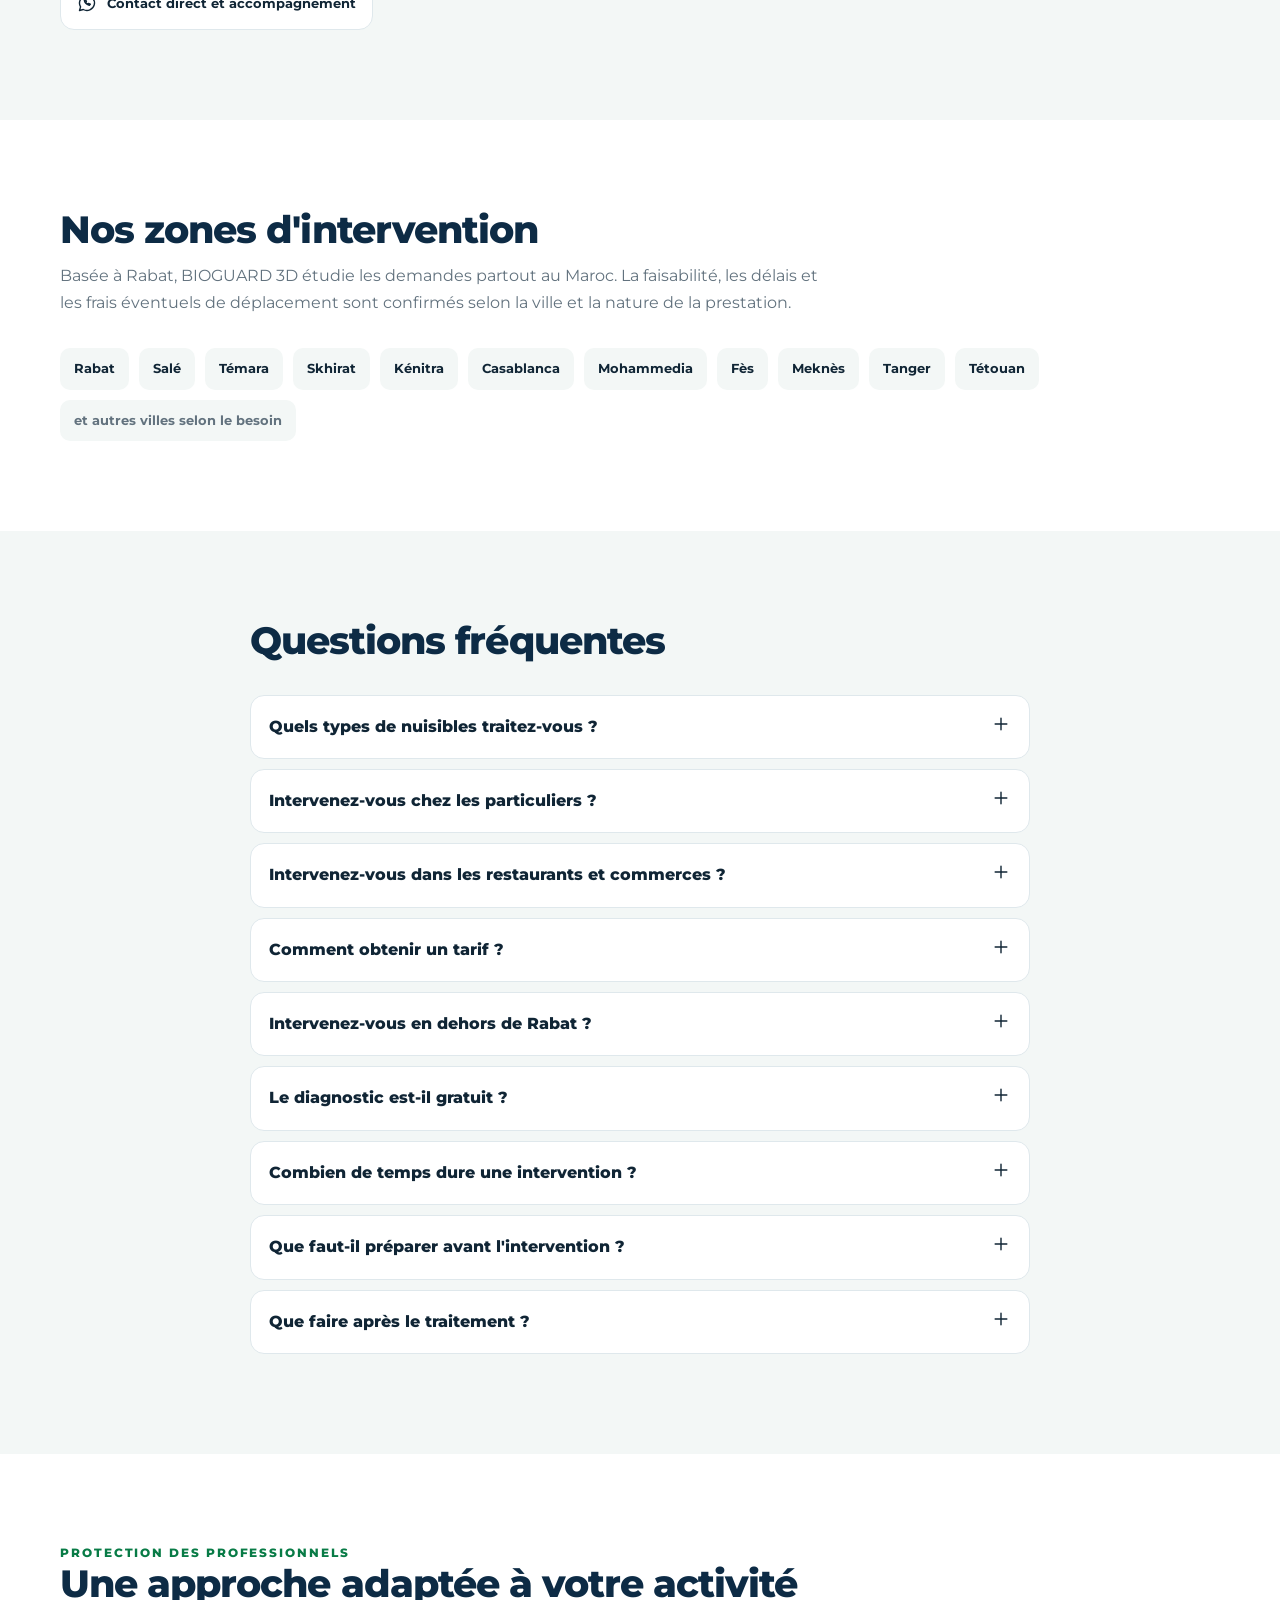
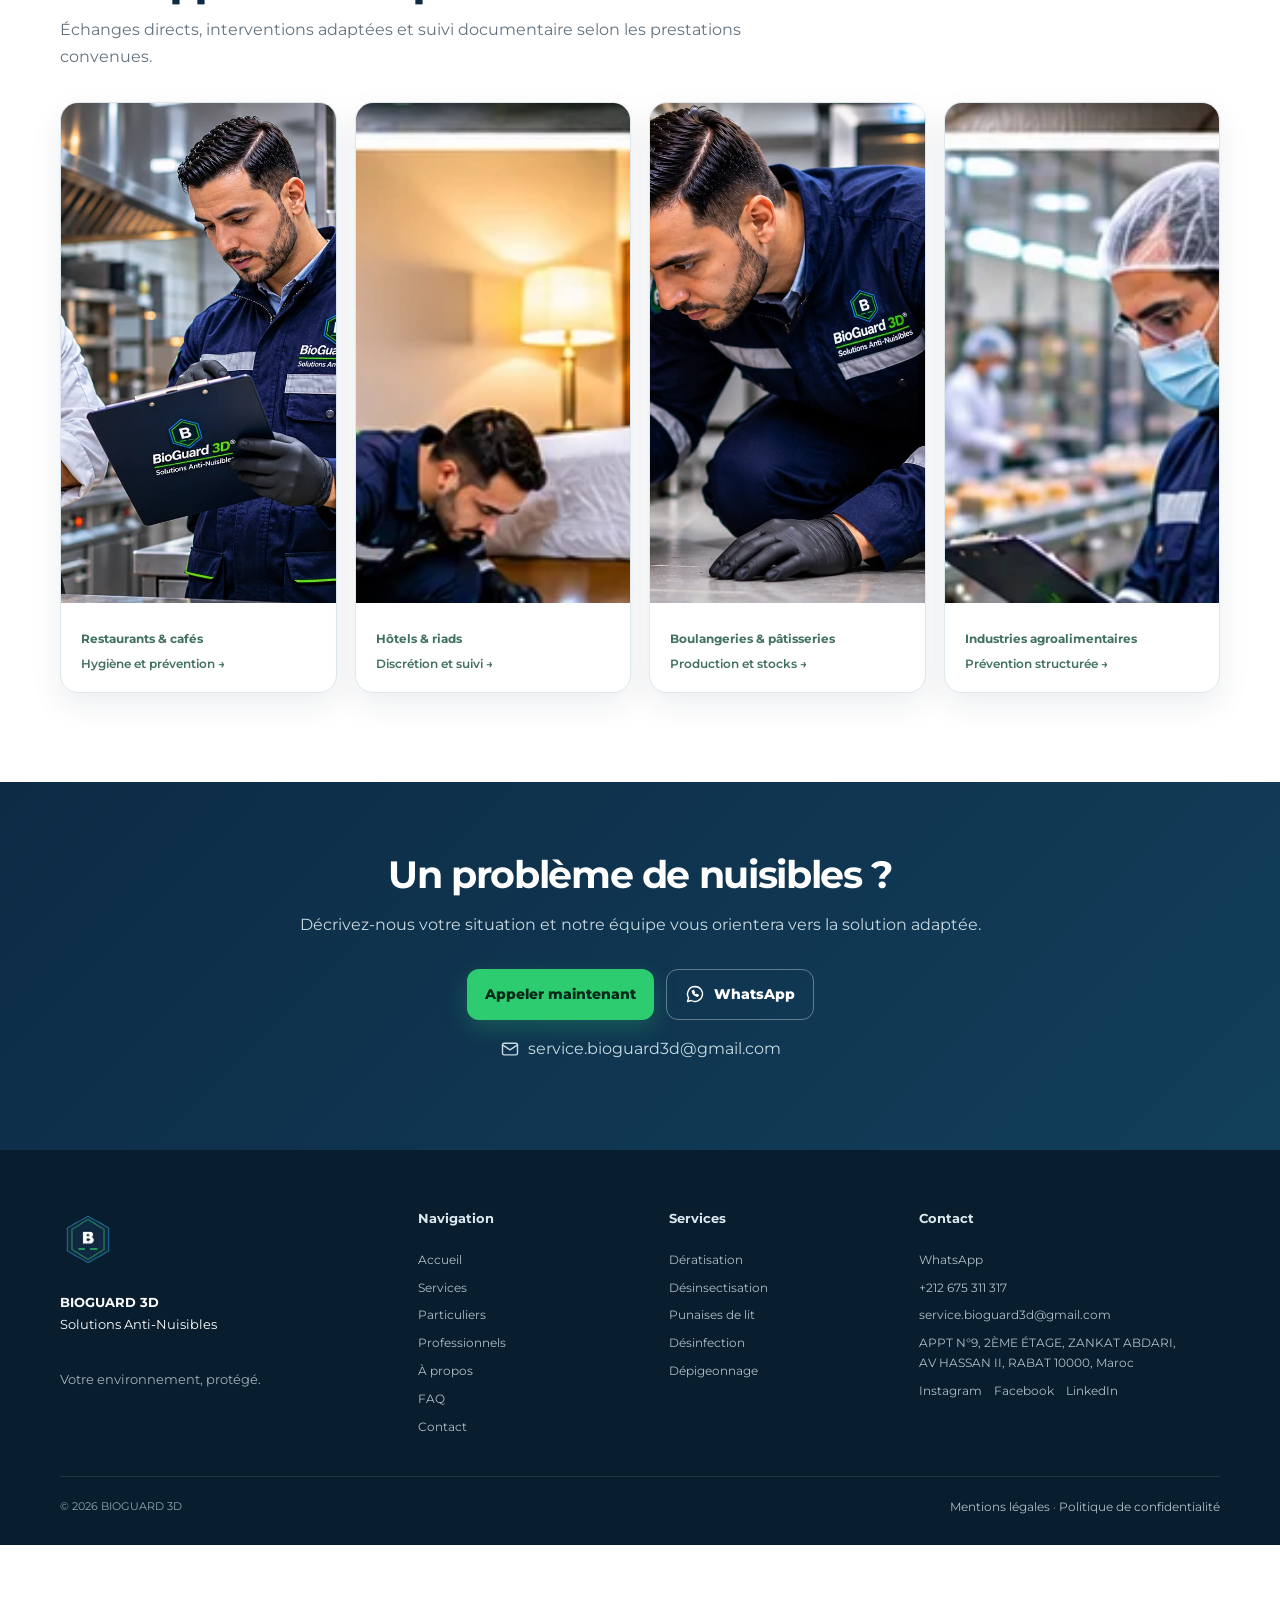
==== commit 3155e573: "V3: connect quality and traceability page" ====
--- a/index.html
+++ b/index.html
@@ -117,7 +117,7 @@
 
 <section class="v2-showcase" aria-label="Notre engagement"><div class="container v2-showcase-grid"><div class="v2-showcase-image"><img src="images/bioguard3d-prevention-premium.webp" width="1672" height="941" alt="Technicien en tenue de protection dans une cuisine professionnelle — illustration de la prévention anti-nuisibles" loading="lazy" decoding="async"></div><div><p class="eyebrow">Protection · Précision · Sérénité</p><h2>La prévention, au cœur de votre tranquillité.</h2><p>Une approche professionnelle de la lutte anti-nuisibles, pensée pour vos locaux, vos équipes et votre activité.</p><div class="actions"><a class="btn btn-primary" href="tel:+212675311317">Appeler BIOGUARD 3D</a><a class="btn btn-outline" href="#professionnels">Nos solutions B2B</a></div></div></div></section>
 <!-- PROBLEMS -->
-<section class="section alt"><div class="container inner-split"><div><p class="eyebrow">Solutions B2B</p><h2>Protégez votre établissement toute l’année</h2><p>Un programme de prévention, des passages planifiés et un suivi documenté selon les besoins de votre activité.</p><a class="btn btn-primary" href="/contrats-maintenance">Découvrir nos contrats de maintenance</a></div><div class="inner-info"><h3>Restaurants, hôtels et industries</h3><p>Demandez une proposition adaptée à votre site et à vos contraintes d’exploitation.</p><a class="btn btn-outline" href="tel:+212675311317">Parler à un conseiller</a></div></div></section>
+<section class="section alt"><div class="container inner-split"><div><p class="eyebrow">Solutions B2B</p><h2>Protégez votre établissement toute l’année</h2><p>Un programme de prévention, des passages planifiés et un suivi documenté selon les besoins de votre activité.</p><a class="btn btn-primary" href="/contrats-maintenance">Découvrir nos contrats de maintenance</a> <a class="btn btn-outline" href="/qualite-tracabilite">Notre démarche qualité</a></div><div class="inner-info"><h3>Restaurants, hôtels et industries</h3><p>Demandez une proposition adaptée à votre site et à vos contraintes d’exploitation.</p><a class="btn btn-outline" href="tel:+212675311317">Parler à un conseiller</a></div></div></section>
 <section class="section" id="problemes">
   <div class="container">
     <div class="head">
